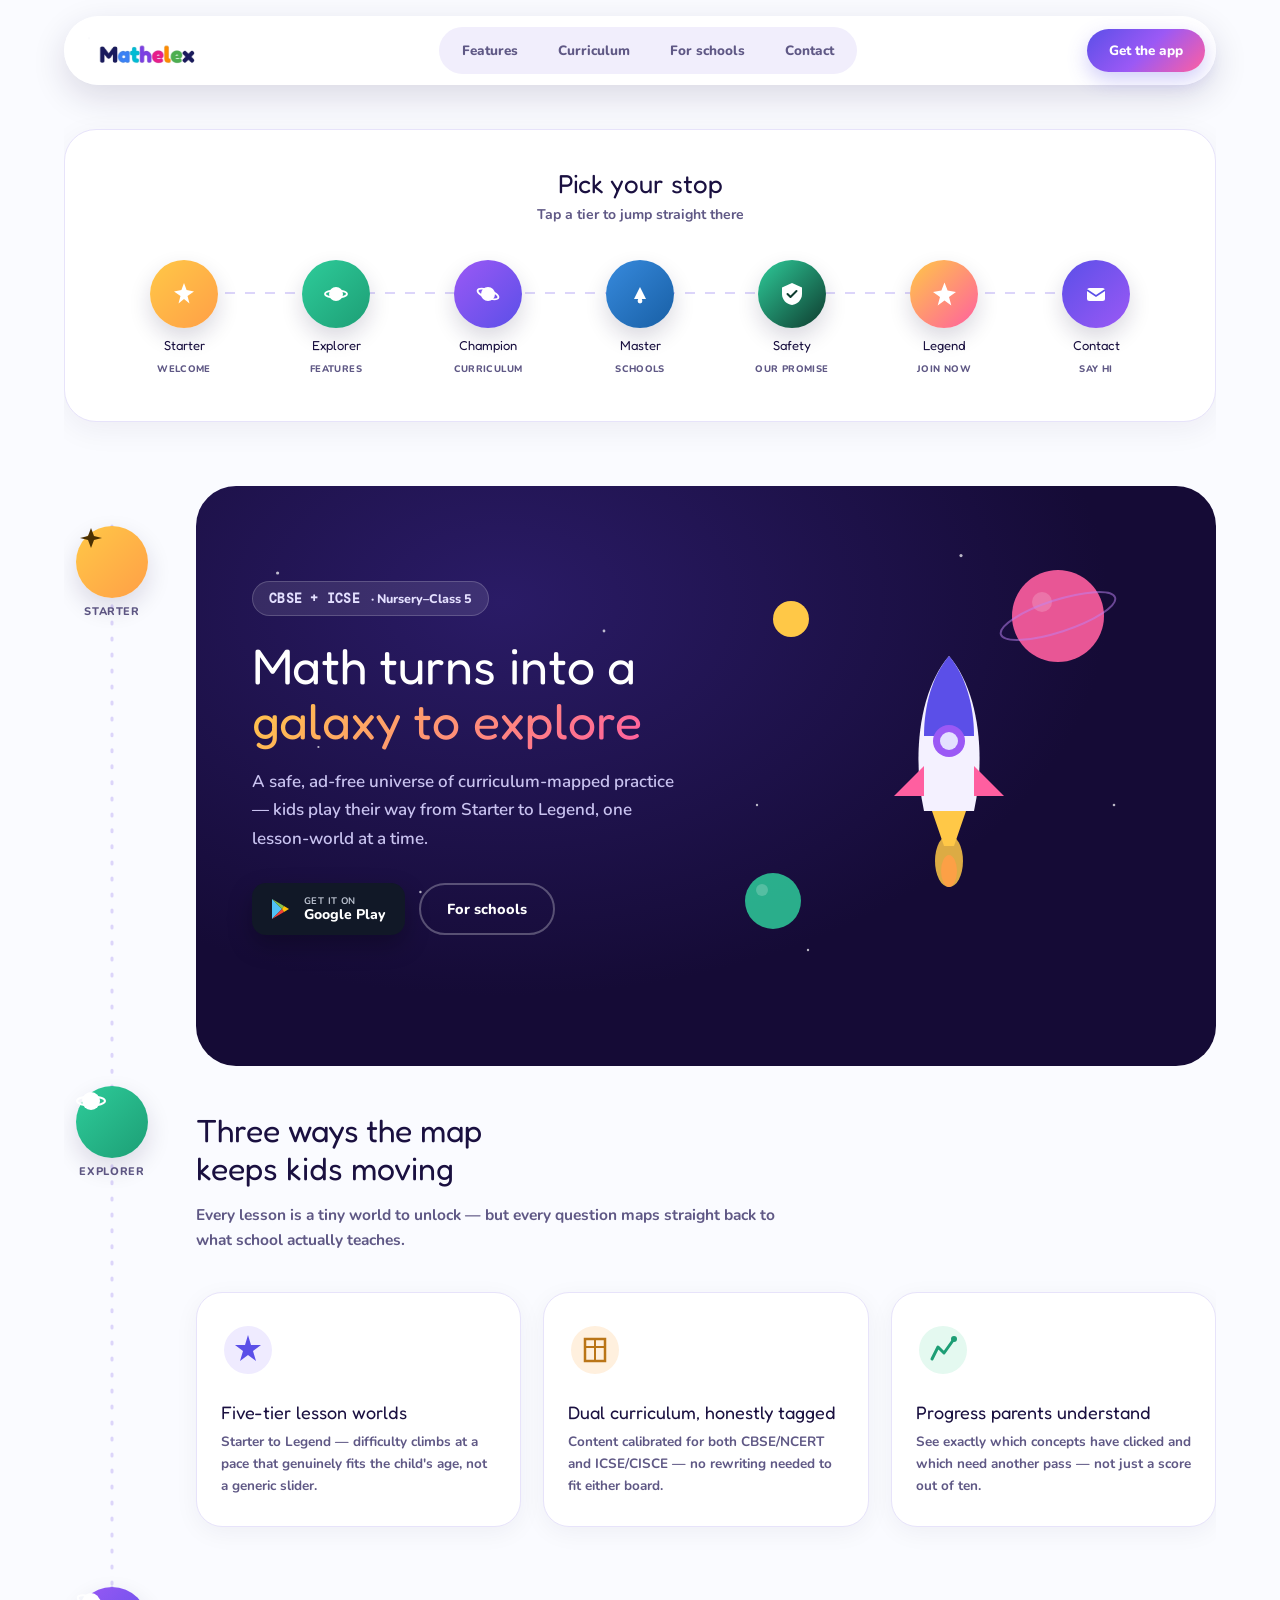
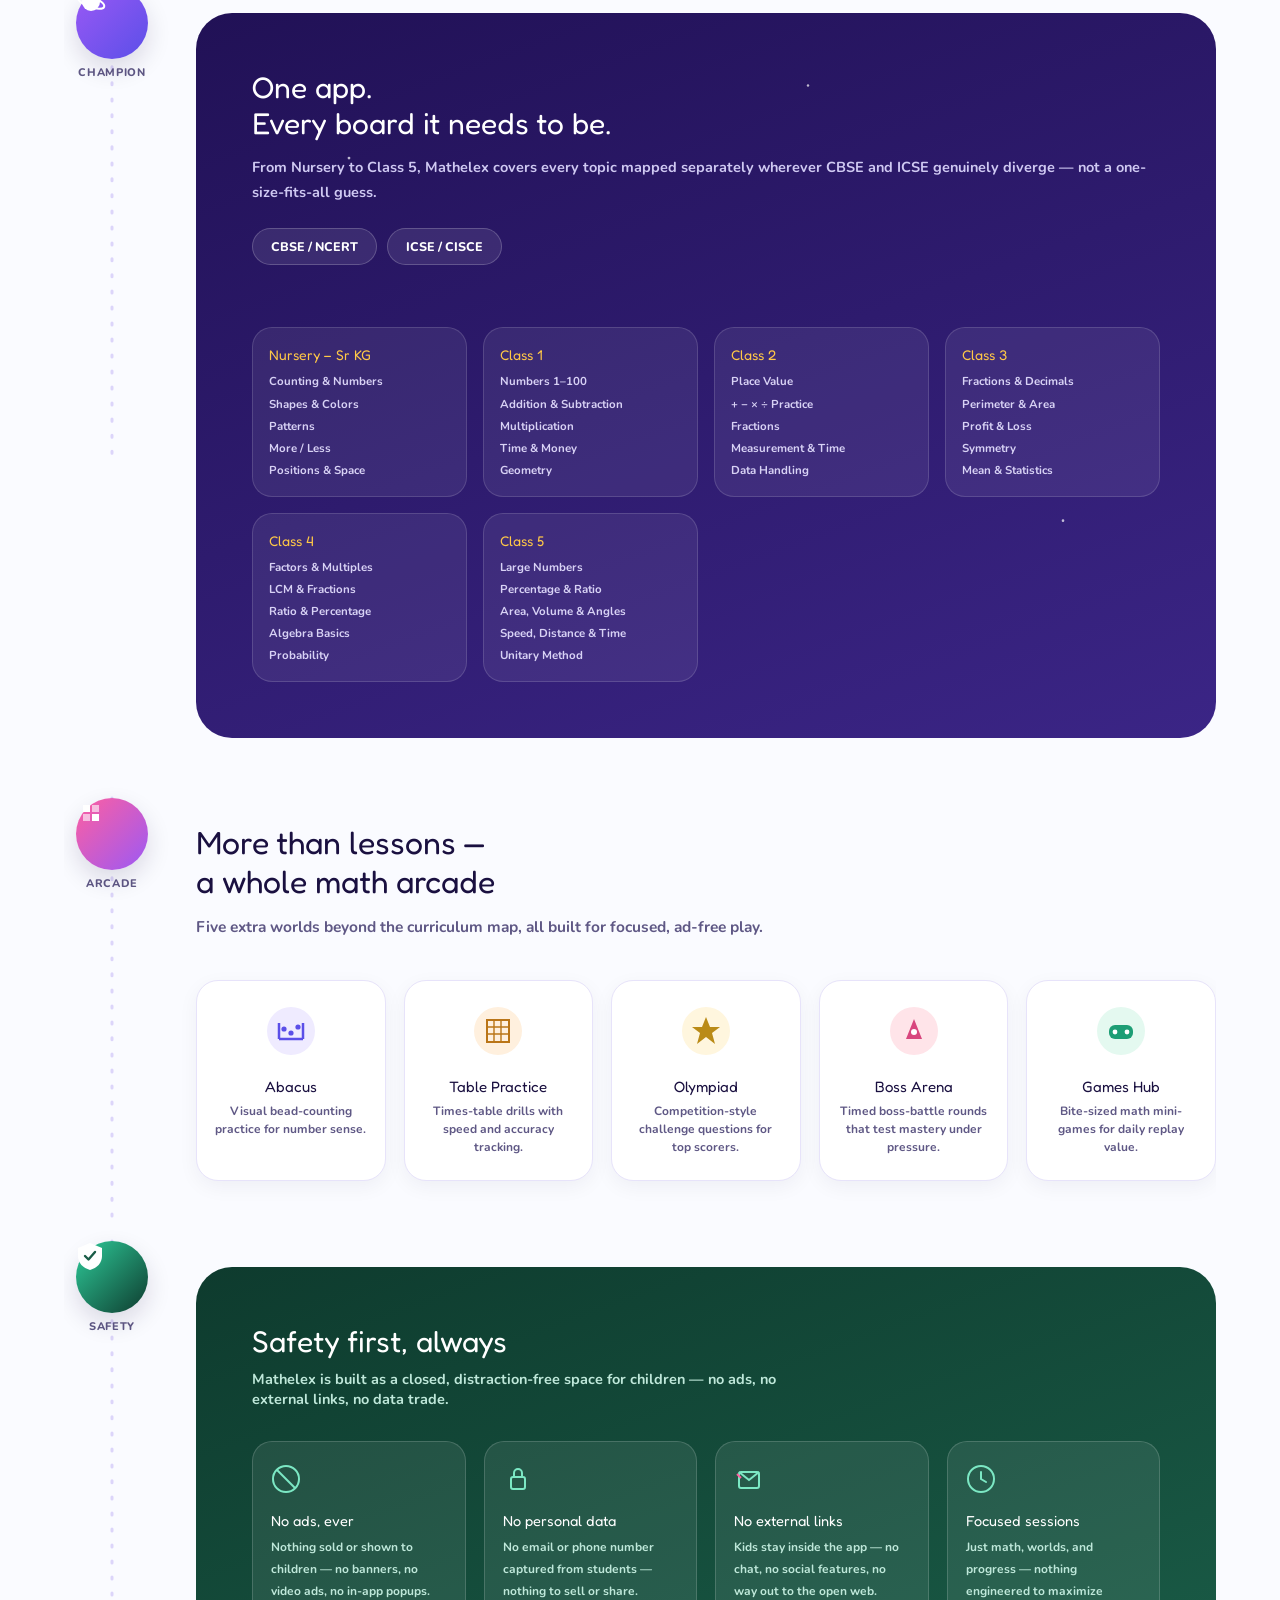
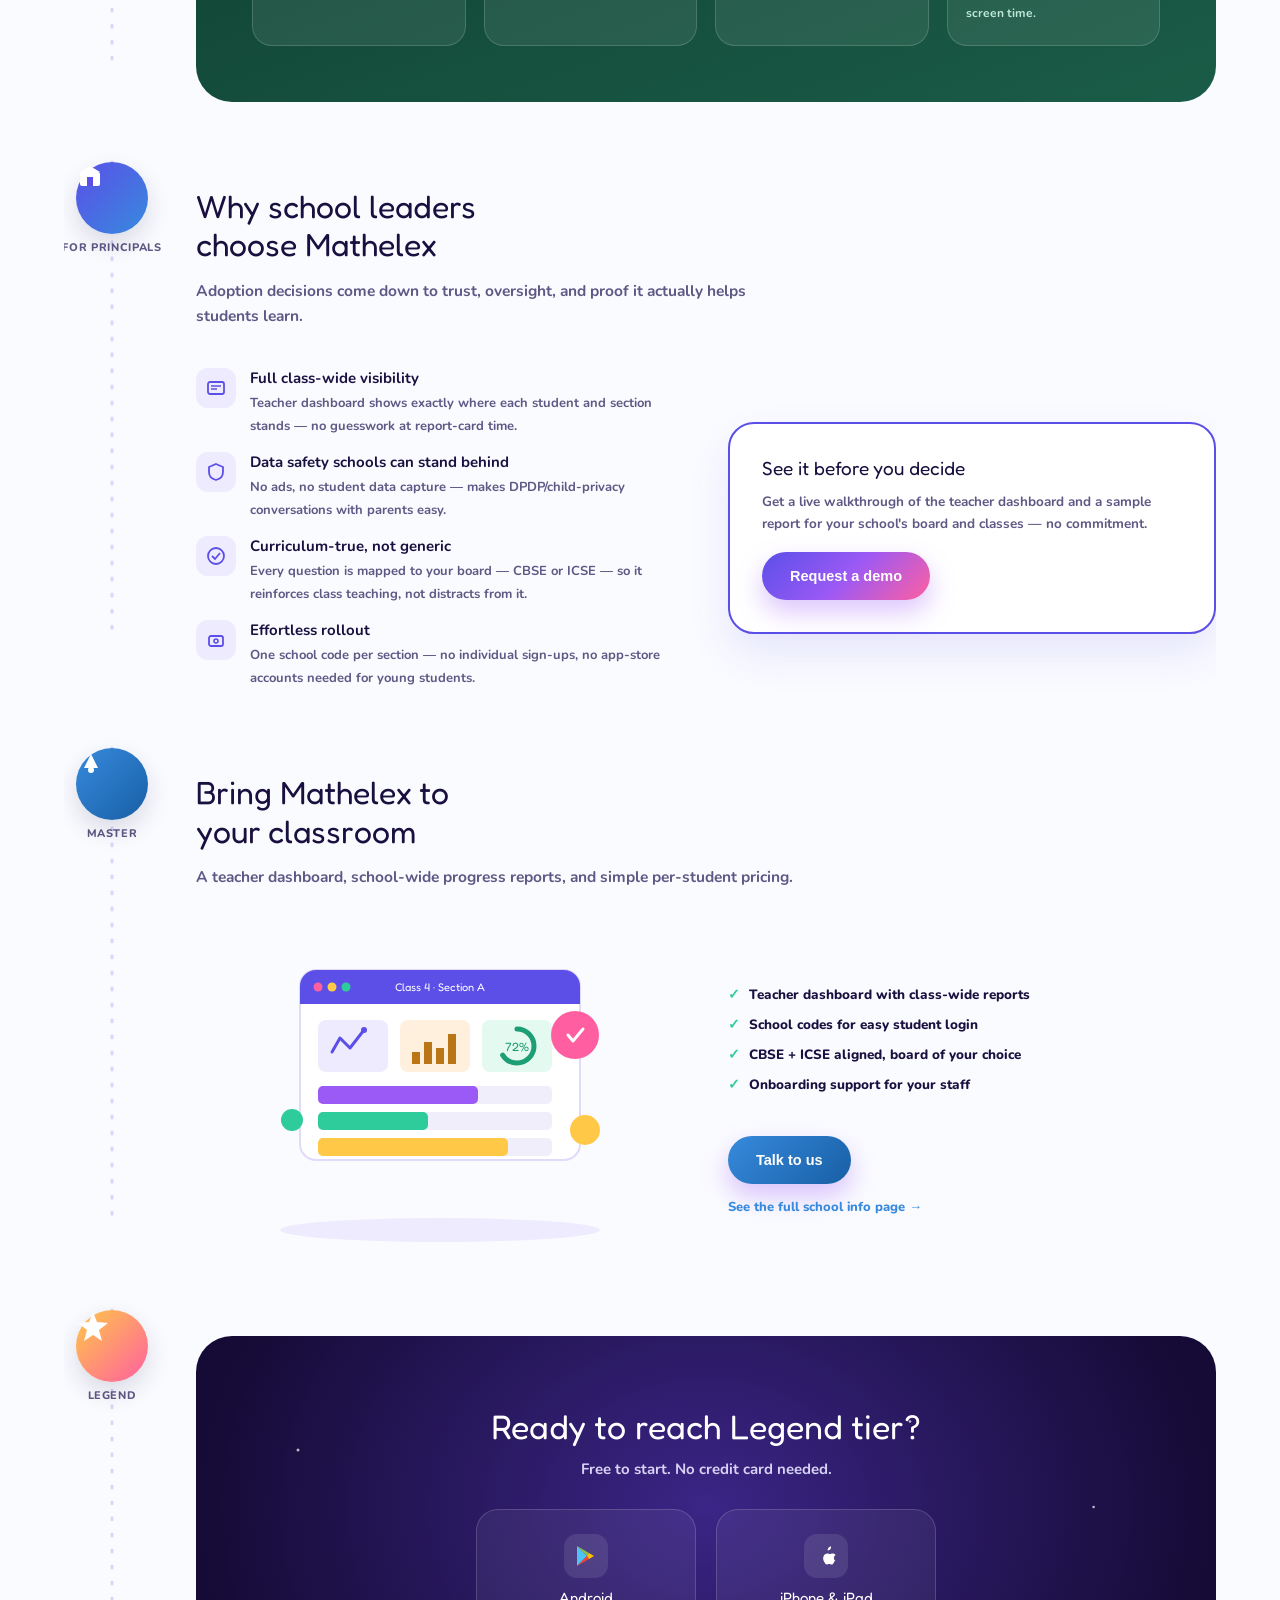
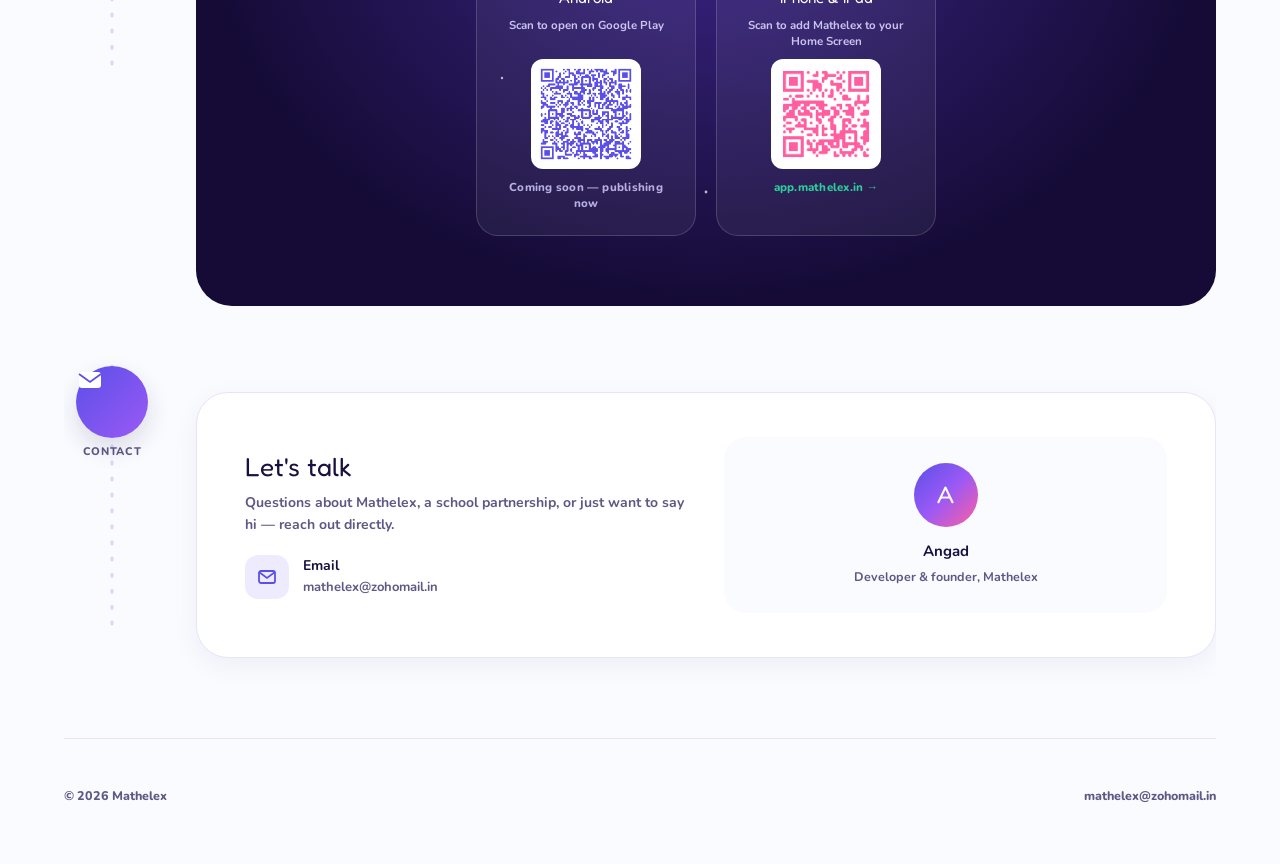
==== index.html @ b3b4a47d "Remove trust-row stats from hero and price-tag line from Master/schools section" ====
<!DOCTYPE html>
<html lang="en">
<head>
<meta charset="UTF-8">
<meta name="viewport" content="width=device-width, initial-scale=1.0">
<title>Mathelex — Gamified CBSE & ICSE Math Practice for Nursery–Class 5</title>
<meta name="description" content="Mathelex turns math practice into a game kids want to play — 5-tier lessons mapped to CBSE and ICSE, for Nursery through Class 5. No ads, no student data collected.">
<link rel="canonical" href="https://mathelex.in/">

<!-- Favicons -->
<link rel="icon" href="/favicon.ico" sizes="any">
<link rel="icon" type="image/png" sizes="32x32" href="/assets/favicon-32.png">
<link rel="icon" type="image/png" sizes="16x16" href="/assets/favicon-16.png">
<link rel="apple-touch-icon" sizes="180x180" href="/assets/apple-touch-icon.png">
<link rel="manifest" href="/site.webmanifest">
<meta name="theme-color" content="#5B4FE8">

<!-- Open Graph -->
<meta property="og:type" content="website">
<meta property="og:url" content="https://mathelex.in/">
<meta property="og:title" content="Mathelex — Gamified CBSE & ICSE Math Practice">
<meta property="og:description" content="Math turns into a galaxy to explore — 5-tier lessons mapped to CBSE and ICSE, for Nursery through Class 5. No ads, no student data collected.">
<meta property="og:image" content="https://mathelex.in/assets/og-image.png">
<meta property="og:image:width" content="1200">
<meta property="og:image:height" content="630">
<meta property="og:site_name" content="Mathelex">

<!-- Twitter Card -->
<meta name="twitter:card" content="summary_large_image">
<meta name="twitter:title" content="Mathelex — Gamified CBSE & ICSE Math Practice">
<meta name="twitter:description" content="Math turns into a galaxy to explore — 5-tier lessons mapped to CBSE and ICSE, for Nursery through Class 5.">
<meta name="twitter:image" content="https://mathelex.in/assets/og-image.png">

<link rel="preconnect" href="https://fonts.googleapis.com">
<link href="https://fonts.googleapis.com/css2?family=Fredoka+One&family=Nunito:wght@400;600;700;800;900&family=DM+Mono:wght@500&display=swap" rel="stylesheet">
<link rel="stylesheet" href="css/home.css">
</head>
<body id="top">

<nav>
  <div class="nav-glass">
    <a href="#top" style="display:flex;align-items:center;">
    <img class="logo-img" src="[data-uri]" alt="Mathelex">
    </a>
    <div class="nav-pill-links">
      <a href="#explorer">Features</a>
      <a href="#champion">Curriculum</a>
      <a href="#master">For schools</a>
      <a href="#contact">Contact</a>
    </div>
    <a href="#legend" class="nav-cta">Get the app</a>
  </div>
</nav>

<div class="clip-wrap">
<div class="mission-wrap">
<div class="mission-card">
  <div class="mission-head">
    <h2>Pick your stop</h2>
    <p>Tap a tier to jump straight there</p>
  </div>
  <div class="mission-track">
    <a href="#hero-anchor" class="mission-stop">
      <div class="mission-icon" style="background:linear-gradient(135deg,#FFC847,#FF9F47);">
        <svg width="26" height="26" viewBox="0 0 26 26"><path d="M13 2 L15.6 9 L23 10.5 L16.5 15 L18.5 22.5 L13 18 L7.5 22.5 L9.5 15 L3 10.5 L10.4 9 Z" fill="white"/></svg>
      </div>
      <b>Starter</b><span>WELCOME</span>
    </a>
    <a href="#explorer" class="mission-stop">
      <div class="mission-icon" style="background:linear-gradient(135deg,#2ECC9A,#1D9E75);">
        <svg width="24" height="24" viewBox="0 0 24 24"><circle cx="12" cy="12" r="7" fill="white"/><ellipse cx="12" cy="12" rx="11" ry="3.6" fill="none" stroke="white" stroke-width="1.8"/></svg>
      </div>
      <b>Explorer</b><span>FEATURES</span>
    </a>
    <a href="#champion" class="mission-stop">
      <div class="mission-icon" style="background:linear-gradient(135deg,#9B59F5,#5B4FE8);">
        <svg width="24" height="24" viewBox="0 0 24 24"><circle cx="12" cy="12" r="7" fill="white"/><ellipse cx="12" cy="12" rx="11" ry="4" fill="none" stroke="white" stroke-width="1.8" transform="rotate(20 12 12)"/></svg>
      </div>
      <b>Champion</b><span>CURRICULUM</span>
    </a>
    <a href="#master" class="mission-stop">
      <div class="mission-icon" style="background:linear-gradient(135deg,#378ADD,#185FA5);">
        <svg width="24" height="24" viewBox="0 0 24 24"><path d="M6 17 L12 5 L18 17 Z" fill="white"/><circle cx="12" cy="19" r="2.4" fill="white"/></svg>
      </div>
      <b>Master</b><span>SCHOOLS</span>
    </a>
    <a href="#safety" class="mission-stop">
      <div class="mission-icon" style="background:linear-gradient(135deg,#2ECC9A,#0E3B2E);">
        <svg width="22" height="24" viewBox="0 0 22 24"><path d="M11 1 L21 5.5 V12 C21 18 16.5 22 11 23 C5.5 22 1 18 1 12 V5.5 Z" fill="white"/><path d="M6.5 12 L9.5 15 L15.5 9" stroke="#0E3B2E" stroke-width="2" fill="none" stroke-linecap="round" stroke-linejoin="round"/></svg>
      </div>
      <b>Safety</b><span>OUR PROMISE</span>
    </a>
    <a href="#legend" class="mission-stop">
      <div class="mission-icon" style="background:linear-gradient(135deg,#FFC847,#FF5FA0);">
        <svg width="27" height="27" viewBox="0 0 27 27"><path d="M13.5 1.5 L16.6 9.5 L25 11 L18 16 L20.3 24.5 L13.5 19.5 L6.7 24.5 L9 16 L2 11 L10.4 9.5 Z" fill="white"/></svg>
      </div>
      <b>Legend</b><span>JOIN NOW</span>
    </a>
    <a href="#contact" class="mission-stop">
      <div class="mission-icon" style="background:linear-gradient(135deg,#5B4FE8,#9B59F5);">
        <svg width="24" height="24" viewBox="0 0 24 24"><rect x="3" y="6" width="18" height="13" rx="2.5" fill="white"/><path d="M3 8 L12 14 L21 8" stroke="#5B4FE8" stroke-width="1.6" fill="none"/></svg>
      </div>
      <b>Contact</b><span>SAY HI</span>
    </a>
  </div>
</div>
</div>

<div class="journey">

  <div class="stop hero-stop" id="hero-anchor">
    <div class="rail-col">
      <svg width="96" height="620" viewBox="0 0 96 620">
        <path d="M48 40 C 48 200, 48 420, 48 620" stroke="#DCD5FA" stroke-width="3" stroke-dasharray="2 14" stroke-linecap="round" fill="none"/>
      </svg>
      <div style="position:relative;top:40px;">
        <div class="node" style="background:linear-gradient(135deg,#FFC847,#FF9F47);"><span class="spark s1"></span><span class="spark s2"></span><span class="spark s3"></span>
          <svg width="30" height="30" viewBox="0 0 30 30"><path d="M15 2 L18 10 L26 12 L18 14 L15 22 L12 14 L4 12 L12 10 Z" fill="#4A2F02"/></svg>
        </div>
        <div class="node-label">Starter</div>
      </div>
    </div>

    <div>
      <div class="hero-space">
        <svg class="stars-bg" width="100%" height="100%" style="position:absolute;top:0;left:0;">
          <circle cx="8%" cy="15%" r="1.6" style="animation:twinkle 3s infinite;"/>
          <circle cx="22%" cy="70%" r="1.2" style="animation:twinkle 4s infinite 0.5s;"/>
          <circle cx="40%" cy="25%" r="1.4" style="animation:twinkle 3.5s infinite 1s;"/>
          <circle cx="60%" cy="80%" r="1.2" style="animation:twinkle 3s infinite 0.3s;"/>
          <circle cx="75%" cy="12%" r="1.6" style="animation:twinkle 4.5s infinite;"/>
          <circle cx="90%" cy="55%" r="1.3" style="animation:twinkle 3.2s infinite 0.8s;"/>
          <circle cx="12%" cy="45%" r="1.1" style="animation:twinkle 3.8s infinite 1.4s;"/>
          <circle cx="55%" cy="55%" r="1.2" style="animation:twinkle 4.2s infinite 0.6s;"/>
        </svg>

        <div class="hero-grid">
          <div>
            <div class="eyebrow"><span class="mono">CBSE + ICSE</span>&nbsp;·&nbsp;Nursery–Class 5</div>
            <h1>Math turns into a<br><span class="grad">galaxy to explore</span></h1>
            <p>A safe, ad-free universe of curriculum-mapped practice — kids play their way from Starter to Legend, one lesson-world at a time.</p>
            <div class="hero-ctas">
              <a href="#legend" class="store-badge">
                <svg width="26" height="26" viewBox="0 0 26 26"><path d="M4 3 L4 23 L14 13 Z" fill="#4FC3F7"/><path d="M4 3 L16 10 L14 13 Z" fill="#8BC34A"/><path d="M4 23 L16 16 L14 13 Z" fill="#F44336"/><path d="M16 10 L21 13 L16 16 L14 13 Z" fill="#FFC107"/></svg>
                <span class="sb-text"><span>GET IT ON</span><b>Google Play</b></span>
              </a>
              <a href="#master" class="btn-ghost-light">For schools</a>
            </div>

          </div>

          <div class="rocket-scene">
            <svg width="120" height="120" viewBox="0 0 120 120" style="top:0;right:10%;animation:drift 6s ease-in-out infinite;">
              <circle cx="60" cy="60" r="46" fill="#FF5FA0" opacity="0.9"/>
              <circle cx="44" cy="46" r="10" fill="#FFFFFF" opacity="0.18"/>
              <ellipse cx="60" cy="60" rx="60" ry="16" fill="none" stroke="#C084F5" stroke-width="2" opacity="0.5" transform="rotate(-18 60 60)"/>
            </svg>
            <svg width="70" height="70" viewBox="0 0 70 70" style="bottom:60px;left:0;animation:drift2 7s ease-in-out infinite;">
              <circle cx="35" cy="35" r="28" fill="#2ECC9A" opacity="0.85"/>
              <circle cx="24" cy="24" r="6" fill="white" opacity="0.2"/>
            </svg>
            <svg width="46" height="46" viewBox="0 0 46 46" style="top:40px;left:30px;animation:drift 5s ease-in-out infinite;">
              <circle cx="23" cy="23" r="18" fill="#FFC847"/>
            </svg>

            <svg width="150" height="260" viewBox="0 0 150 260" style="left:50%;top:50%;transform:translate(-50%,-50%);animation:drift 4.5s ease-in-out infinite;">
              <path d="M75 10 C 105 45, 112 110, 100 165 L 50 165 C 38 110, 45 45, 75 10 Z" fill="#F4F1FF"/>
              <path d="M75 10 C 92 30, 100 60, 100 90 L 50 90 C 50 60, 58 30, 75 10 Z" fill="#5B4FE8"/>
              <circle cx="75" cy="95" r="16" fill="#9B59F5"/>
              <circle cx="75" cy="95" r="9" fill="#E4E0FF"/>
              <path d="M50 120 L 20 150 L 50 150 Z" fill="#FF5FA0"/>
              <path d="M100 120 L 130 150 L 100 150 Z" fill="#FF5FA0"/>
              <path d="M58 165 L 70 200 L 80 200 L 92 165 Z" fill="#FFC847"/>
              <ellipse cx="75" cy="215" rx="14" ry="26" fill="#FFC847" opacity="0.85"/>
              <ellipse cx="75" cy="225" rx="8" ry="16" fill="#FF9F47" opacity="0.9"/>
            </svg>
          </div>
        </div>
      </div>
    </div>
  </div>

  <div class="stop" id="explorer">
    <div class="rail-col">
      <svg width="96" height="520" viewBox="0 0 96 520">
        <path d="M48 0 C 48 160, 48 340, 48 520" stroke="#DCD5FA" stroke-width="3" stroke-dasharray="2 14" stroke-linecap="round" fill="none"/>
      </svg>
      <div style="position:relative;top:0;">
        <div class="node" style="background:linear-gradient(135deg,#2ECC9A,#1D9E75);"><span class="spark s1"></span><span class="spark s2"></span><span class="spark s3"></span>
          <svg width="30" height="30" viewBox="0 0 30 30"><circle cx="15" cy="15" r="9" fill="white"/><ellipse cx="15" cy="15" rx="14" ry="4.5" fill="none" stroke="white" stroke-width="2"/></svg>
        </div>
        <div class="node-label">Explorer</div>
      </div>
    </div>

    <div class="stop-body">
      <div class="stop-head">
        <h2>Three ways the map<br>keeps kids moving</h2>
        <p>Every lesson is a tiny world to unlock — but every question maps straight back to what school actually teaches.</p>
      </div>
      <div class="feature-grid">
        <div class="feature-card">
          <svg class="feature-orb" viewBox="0 0 54 54"><circle cx="27" cy="27" r="24" fill="#EFEBFF"/><path d="M27 12 L30 22 L40 22 L32 28 L35 38 L27 32 L19 38 L22 28 L14 22 L24 22 Z" fill="#5B4FE8"/></svg>
          <h3>Five-tier lesson worlds</h3>
          <p>Starter to Legend — difficulty climbs at a pace that genuinely fits the child's age, not a generic slider.</p>
        </div>
        <div class="feature-card">
          <svg class="feature-orb" viewBox="0 0 54 54"><circle cx="27" cy="27" r="24" fill="#FFF0DE"/><path d="M17 16 h20 v22 h-20 z" fill="none" stroke="#BA7517" stroke-width="2.5"/><path d="M17 24 h20 M27 16 v22" stroke="#BA7517" stroke-width="2"/></svg>
          <h3>Dual curriculum, honestly tagged</h3>
          <p>Content calibrated for both CBSE/NCERT and ICSE/CISCE — no rewriting needed to fit either board.</p>
        </div>
        <div class="feature-card">
          <svg class="feature-orb" viewBox="0 0 54 54"><circle cx="27" cy="27" r="24" fill="#E4F9F0"/><path d="M16 36 L22 24 L28 30 L38 16" stroke="#1D9E75" stroke-width="3" fill="none" stroke-linecap="round" stroke-linejoin="round"/><circle cx="38" cy="16" r="3" fill="#1D9E75"/></svg>
          <h3>Progress parents understand</h3>
          <p>See exactly which concepts have clicked and which need another pass — not just a score out of ten.</p>
        </div>
      </div>
    </div>
  </div>

  <div class="stop" id="champion">
    <div class="rail-col">
      <svg width="96" height="480" viewBox="0 0 96 480">
        <path d="M48 0 C 48 140, 48 320, 48 480" stroke="#DCD5FA" stroke-width="3" stroke-dasharray="2 14" stroke-linecap="round" fill="none"/>
      </svg>
      <div style="position:relative;top:0;">
        <div class="node" style="background:linear-gradient(135deg,#9B59F5,#5B4FE8);"><span class="spark s1"></span><span class="spark s2"></span><span class="spark s3"></span>
          <svg width="30" height="30" viewBox="0 0 30 30"><circle cx="15" cy="15" r="9" fill="white"/><ellipse cx="15" cy="15" rx="14" ry="5" fill="none" stroke="white" stroke-width="2" transform="rotate(20 15 15)"/></svg>
        </div>
        <div class="node-label">Champion</div>
      </div>
    </div>

    <div class="stop-body">
      <div class="champion-panel">
        <svg class="stars-bg" width="100%" height="100%" style="position:absolute;top:0;left:0;">
          <circle cx="15%" cy="20%" r="1.4" style="animation:twinkle 3.4s infinite;"/>
          <circle cx="85%" cy="70%" r="1.3" style="animation:twinkle 4s infinite 0.4s;"/>
          <circle cx="60%" cy="10%" r="1.2" style="animation:twinkle 3.6s infinite 1s;"/>
        </svg>
        <div style="grid-column:1 / -1;">
          <h2>One app.<br>Every board it needs to be.</h2>
          <p>From Nursery to Class 5, Mathelex covers every topic mapped separately wherever CBSE and ICSE genuinely diverge — not a one-size-fits-all guess.</p>
          <div class="badge-row" style="margin-bottom:32px;">
            <div class="board-badge">CBSE / NCERT</div>
            <div class="board-badge">ICSE / CISCE</div>
          </div>
        </div>

        <div class="class-grid" style="grid-column:1 / -1;">
          <div class="class-card"><b>Nursery – Sr KG</b>
            <ul><li>Counting & Numbers</li><li>Shapes & Colors</li><li>Patterns</li><li>More / Less</li><li>Positions & Space</li></ul>
          </div>
          <div class="class-card"><b>Class 1</b>
            <ul><li>Numbers 1–100</li><li>Addition & Subtraction</li><li>Multiplication</li><li>Time & Money</li><li>Geometry</li></ul>
          </div>
          <div class="class-card"><b>Class 2</b>
            <ul><li>Place Value</li><li>+ − × ÷ Practice</li><li>Fractions</li><li>Measurement & Time</li><li>Data Handling</li></ul>
          </div>
          <div class="class-card"><b>Class 3</b>
            <ul><li>Fractions & Decimals</li><li>Perimeter & Area</li><li>Profit & Loss</li><li>Symmetry</li><li>Mean & Statistics</li></ul>
          </div>
          <div class="class-card"><b>Class 4</b>
            <ul><li>Factors & Multiples</li><li>LCM & Fractions</li><li>Ratio & Percentage</li><li>Algebra Basics</li><li>Probability</li></ul>
          </div>
          <div class="class-card"><b>Class 5</b>
            <ul><li>Large Numbers</li><li>Percentage & Ratio</li><li>Area, Volume & Angles</li><li>Speed, Distance & Time</li><li>Unitary Method</li></ul>
          </div>
        </div>
      </div>
    </div>
  </div>

  <!-- ============ APP FEATURES ============ -->
  <div class="stop">
    <div class="rail-col">
      <svg width="96" height="420" viewBox="0 0 96 420">
        <path d="M48 0 C 48 120, 48 280, 48 420" stroke="#DCD5FA" stroke-width="3" stroke-dasharray="2 14" stroke-linecap="round" fill="none"/>
      </svg>
      <div style="position:relative;top:0;">
        <div class="node" style="background:linear-gradient(135deg,#FF5FA0,#9B59F5);"><span class="spark s1"></span><span class="spark s2"></span><span class="spark s3"></span>
          <svg width="30" height="30" viewBox="0 0 30 30"><rect x="7" y="7" width="7" height="7" fill="white"/><rect x="16" y="7" width="7" height="7" fill="white" opacity="0.6"/><rect x="7" y="16" width="7" height="7" fill="white" opacity="0.6"/><rect x="16" y="16" width="7" height="7" fill="white"/></svg>
        </div>
        <div class="node-label">Arcade</div>
      </div>
    </div>
    <div class="stop-body app-features-panel">
      <div class="stop-head">
        <h2>More than lessons —<br>a whole math arcade</h2>
        <p>Five extra worlds beyond the curriculum map, all built for focused, ad-free play.</p>
      </div>
      <div class="appfeat-grid">
        <div class="appfeat-card">
          <svg class="appfeat-orb" viewBox="0 0 52 52"><circle cx="26" cy="26" r="24" fill="#EFEBFF"/><line x1="14" y1="18" x2="14" y2="34" stroke="#5B4FE8" stroke-width="2.5"/><line x1="38" y1="18" x2="38" y2="34" stroke="#5B4FE8" stroke-width="2.5"/><line x1="14" y1="34" x2="38" y2="34" stroke="#5B4FE8" stroke-width="2.5"/><circle cx="19" cy="24" r="2.6" fill="#5B4FE8"/><circle cx="26" cy="28" r="2.6" fill="#5B4FE8"/><circle cx="33" cy="22" r="2.6" fill="#5B4FE8"/></svg>
          <h3>Abacus</h3>
          <p>Visual bead-counting practice for number sense.</p>
        </div>
        <div class="appfeat-card">
          <svg class="appfeat-orb" viewBox="0 0 52 52"><circle cx="26" cy="26" r="24" fill="#FFF0DE"/><path d="M15 15 h22 v22 h-22z" fill="none" stroke="#BA7517" stroke-width="2"/><path d="M15 22 h22 M15 29 h22 M22 15 v22 M29 15 v22" stroke="#BA7517" stroke-width="1.4"/></svg>
          <h3>Table Practice</h3>
          <p>Times-table drills with speed and accuracy tracking.</p>
        </div>
        <div class="appfeat-card">
          <svg class="appfeat-orb" viewBox="0 0 52 52"><circle cx="26" cy="26" r="24" fill="#FFF6DE"/><path d="M26 12 L30 22 L40 22 L32 28 L35 39 L26 32 L17 39 L20 28 L12 22 L22 22 Z" fill="#BA8B17"/></svg>
          <h3>Olympiad</h3>
          <p>Competition-style challenge questions for top scorers.</p>
        </div>
        <div class="appfeat-card">
          <svg class="appfeat-orb" viewBox="0 0 52 52"><circle cx="26" cy="26" r="24" fill="#FFE4E9"/><path d="M18 34 L26 14 L34 34 Z" fill="#D8467E"/><circle cx="26" cy="27" r="3" fill="white"/></svg>
          <h3>Boss Arena</h3>
          <p>Timed boss-battle rounds that test mastery under pressure.</p>
        </div>
        <div class="appfeat-card">
          <svg class="appfeat-orb" viewBox="0 0 52 52"><circle cx="26" cy="26" r="24" fill="#E4F9F0"/><rect x="14" y="20" width="24" height="14" rx="6" fill="#1D9E75"/><circle cx="20" cy="27" r="2.4" fill="white"/><circle cx="32" cy="27" r="2.4" fill="white"/></svg>
          <h3>Games Hub</h3>
          <p>Bite-sized math mini-games for daily replay value.</p>
        </div>
      </div>
    </div>
  </div>

  <!-- ============ SAFETY FIRST ============ -->
  <div class="stop" id="safety">
    <div class="rail-col">
      <svg width="96" height="420" viewBox="0 0 96 420">
        <path d="M48 0 C 48 120, 48 280, 48 420" stroke="#DCD5FA" stroke-width="3" stroke-dasharray="2 14" stroke-linecap="round" fill="none"/>
      </svg>
      <div style="position:relative;top:0;">
        <div class="node" style="background:linear-gradient(135deg,#2ECC9A,#0E3B2E);"><span class="spark s1"></span><span class="spark s2"></span><span class="spark s3"></span>
          <svg width="28" height="30" viewBox="0 0 28 30"><path d="M14 2 L26 7 V15 C26 22 21 27 14 29 C7 27 2 22 2 15 V7 Z" fill="white"/><path d="M9 15 L12.5 18.5 L19 11" stroke="#1A5C47" stroke-width="2.4" fill="none" stroke-linecap="round" stroke-linejoin="round"/></svg>
        </div>
        <div class="node-label">Safety</div>
      </div>
    </div>
    <div class="stop-body">
      <div class="safety-panel">
        <h2>Safety first, always</h2>
        <p>Mathelex is built as a closed, distraction-free space for children — no ads, no external links, no data trade.</p>
        <div class="safety-grid">
          <div class="safety-item">
            <svg width="30" height="30" viewBox="0 0 30 30"><circle cx="15" cy="15" r="13" fill="none" stroke="#7CE8C4" stroke-width="2"/><line x1="6" y1="6" x2="24" y2="24" stroke="#7CE8C4" stroke-width="2"/></svg>
            <b>No ads, ever</b>
            <span>Nothing sold or shown to children — no banners, no video ads, no in-app popups.</span>
          </div>
          <div class="safety-item">
            <svg width="30" height="30" viewBox="0 0 30 30"><rect x="8" y="13" width="14" height="12" rx="2" fill="none" stroke="#7CE8C4" stroke-width="2"/><path d="M11 13 V9 a4 4 0 0 1 8 0 v4" fill="none" stroke="#7CE8C4" stroke-width="2"/></svg>
            <b>No personal data</b>
            <span>No email or phone number captured from students — nothing to sell or share.</span>
          </div>
          <div class="safety-item">
            <svg width="30" height="30" viewBox="0 0 30 30"><rect x="5" y="8" width="20" height="16" rx="2" fill="none" stroke="#7CE8C4" stroke-width="2"/><path d="M5 8 L15 16 L25 8" fill="none" stroke="#7CE8C4" stroke-width="2"/><line x1="10" y1="24" x2="20" y2="24" stroke="#7CE8C4" stroke-width="0" opacity="0"/><line x1="7" y1="14" x2="3" y2="10" stroke="#FF5FA0" stroke-width="2"/></svg>
            <b>No external links</b>
            <span>Kids stay inside the app — no chat, no social features, no way out to the open web.</span>
          </div>
          <div class="safety-item">
            <svg width="30" height="30" viewBox="0 0 30 30"><circle cx="15" cy="15" r="13" fill="none" stroke="#7CE8C4" stroke-width="2"/><path d="M15 8 v7 l5 3" stroke="#7CE8C4" stroke-width="2" fill="none" stroke-linecap="round"/></svg>
            <b>Focused sessions</b>
            <span>Just math, worlds, and progress — nothing engineered to maximize screen time.</span>
          </div>
        </div>
      </div>
    </div>
  </div>

  <!-- ============ FOR PRINCIPALS ============ -->
  <div class="stop">
    <div class="rail-col">
      <svg width="96" height="480" viewBox="0 0 96 480">
        <path d="M48 0 C 48 140, 48 320, 48 480" stroke="#DCD5FA" stroke-width="3" stroke-dasharray="2 14" stroke-linecap="round" fill="none"/>
      </svg>
      <div style="position:relative;top:0;">
        <div class="node" style="background:linear-gradient(135deg,#5B4FE8,#378ADD);"><span class="spark s1"></span><span class="spark s2"></span><span class="spark s3"></span>
          <svg width="28" height="28" viewBox="0 0 28 28"><rect x="4" y="10" width="20" height="14" rx="2" fill="white"/><path d="M4 10 L14 4 L24 10" fill="white"/><rect x="11" y="15" width="6" height="9" fill="#5B4FE8"/></svg>
        </div>
        <div class="node-label">For Principals</div>
      </div>
    </div>
    <div class="stop-body">
      <div class="stop-head">
        <h2>Why school leaders<br>choose Mathelex</h2>
        <p>Adoption decisions come down to trust, oversight, and proof it actually helps students learn.</p>
      </div>
      <div class="principal-panel">
        <div class="principal-list">
          <div class="principal-item">
            <div class="pi-icon"><svg width="20" height="20" viewBox="0 0 20 20"><rect x="2" y="4" width="16" height="12" rx="2" fill="none" stroke="#5B4FE8" stroke-width="1.8"/><path d="M5 8 h10 M5 11 h6" stroke="#5B4FE8" stroke-width="1.6"/></svg></div>
            <div><b>Full class-wide visibility</b><span>Teacher dashboard shows exactly where each student and section stands — no guesswork at report-card time.</span></div>
          </div>
          <div class="principal-item">
            <div class="pi-icon"><svg width="20" height="20" viewBox="0 0 20 20"><path d="M10 2 L17 5 V10 C17 14 14 17 10 18 C6 17 3 14 3 10 V5 Z" fill="none" stroke="#5B4FE8" stroke-width="1.8"/></svg></div>
            <div><b>Data safety schools can stand behind</b><span>No ads, no student data capture — makes DPDP/child-privacy conversations with parents easy.</span></div>
          </div>
          <div class="principal-item">
            <div class="pi-icon"><svg width="20" height="20" viewBox="0 0 20 20"><circle cx="10" cy="10" r="8" fill="none" stroke="#5B4FE8" stroke-width="1.8"/><path d="M6 10 l3 3 l5 -6" stroke="#5B4FE8" stroke-width="1.8" fill="none"/></svg></div>
            <div><b>Curriculum-true, not generic</b><span>Every question is mapped to your board — CBSE or ICSE — so it reinforces class teaching, not distracts from it.</span></div>
          </div>
          <div class="principal-item">
            <div class="pi-icon"><svg width="20" height="20" viewBox="0 0 20 20"><rect x="3" y="6" width="14" height="10" rx="2" fill="none" stroke="#5B4FE8" stroke-width="1.8"/><circle cx="10" cy="11" r="2" fill="none" stroke="#5B4FE8" stroke-width="1.6"/></svg></div>
            <div><b>Effortless rollout</b><span>One school code per section — no individual sign-ups, no app-store accounts needed for young students.</span></div>
          </div>
        </div>
        <div class="principal-card">
          <h3>See it before you decide</h3>
          <p>Get a live walkthrough of the teacher dashboard and a sample report for your school's board and classes — no commitment.</p>
          <button data-open-modal="demo" class="btn-primary" style="width:fit-content;border:none;cursor:pointer;">Request a demo</button>
        </div>
      </div>
    </div>
  </div>

  <div class="stop" id="master">
    <div class="rail-col">
      <svg width="96" height="480" viewBox="0 0 96 480">
        <path d="M48 0 C 48 140, 48 320, 48 480" stroke="#DCD5FA" stroke-width="3" stroke-dasharray="2 14" stroke-linecap="round" fill="none"/>
      </svg>
      <div style="position:relative;top:0;">
        <div class="node" style="background:linear-gradient(135deg,#378ADD,#185FA5);"><span class="spark s1"></span><span class="spark s2"></span><span class="spark s3"></span>
          <svg width="30" height="30" viewBox="0 0 30 30"><path d="M8 20 L15 6 L22 20 Z" fill="white"/><circle cx="15" cy="22" r="3" fill="white"/></svg>
        </div>
        <div class="node-label">Master</div>
      </div>
    </div>

    <div class="stop-body">
      <div class="stop-head">
        <h2>Bring Mathelex to<br>your classroom</h2>
        <p>A teacher dashboard, school-wide progress reports, and simple per-student pricing.</p>
      </div>
      <div class="master-wrap">
        <div class="obs-scene">
          <svg width="100%" height="100%" viewBox="0 0 400 320">
            <ellipse cx="200" cy="300" rx="160" ry="12" fill="#EFEBFF"/>

            <rect x="60" y="40" width="280" height="190" rx="16" fill="#FFFFFF" stroke="#E1DBFA" stroke-width="2"/>
            <rect x="60" y="40" width="280" height="34" rx="16" fill="#5B4FE8"/>
            <rect x="60" y="58" width="280" height="16" fill="#5B4FE8"/>
            <circle cx="78" cy="57" r="4.5" fill="#FF5FA0"/>
            <circle cx="92" cy="57" r="4.5" fill="#FFC847"/>
            <circle cx="106" cy="57" r="4.5" fill="#2ECC9A"/>
            <text x="200" y="61" text-anchor="middle" font-family="Fredoka One, cursive" font-size="11" fill="white">Class 4 · Section A</text>

            <rect x="78" y="90" width="70" height="52" rx="8" fill="#EFEBFF"/>
            <path d="M92 122 L100 108 L110 118 L124 100" stroke="#5B4FE8" stroke-width="3" fill="none" stroke-linecap="round" stroke-linejoin="round"/>
            <circle cx="124" cy="100" r="3" fill="#5B4FE8"/>

            <rect x="160" y="90" width="70" height="52" rx="8" fill="#FFF0DE"/>
            <rect x="172" y="122" width="8" height="12" fill="#BA7517"/>
            <rect x="184" y="112" width="8" height="22" fill="#BA7517"/>
            <rect x="196" y="118" width="8" height="16" fill="#BA7517"/>
            <rect x="208" y="104" width="8" height="30" fill="#BA7517"/>

            <rect x="242" y="90" width="70" height="52" rx="8" fill="#E4F9F0"/>
            <circle cx="277" cy="116" r="17" fill="none" stroke="#1D9E75" stroke-width="5" stroke-dasharray="70 100" stroke-linecap="round" transform="rotate(-90 277 116)"/>
            <text x="277" y="121" text-anchor="middle" font-family="Fredoka One, cursive" font-size="12" fill="#1D9E75">72%</text>

            <rect x="78" y="156" width="234" height="18" rx="5" fill="#F1EEFC"/>
            <rect x="78" y="156" width="160" height="18" rx="5" fill="#9B59F5"/>
            <rect x="78" y="182" width="234" height="18" rx="5" fill="#F1EEFC"/>
            <rect x="78" y="182" width="110" height="18" rx="5" fill="#2ECC9A"/>
            <rect x="78" y="208" width="234" height="18" rx="5" fill="#F1EEFC"/>
            <rect x="78" y="208" width="190" height="18" rx="5" fill="#FFC847"/>

            <circle cx="335" cy="105" r="24" fill="#FF5FA0" style="animation:twinkle 3.4s infinite;"/>
            <path d="M328 105 L333 111 L343 99" stroke="white" stroke-width="3" fill="none" stroke-linecap="round" stroke-linejoin="round"/>
            <circle cx="345" cy="200" r="15" fill="#FFC847" style="animation:twinkle 4s infinite 0.6s;"/>
            <circle cx="52" cy="190" r="11" fill="#2ECC9A" style="animation:twinkle 3.6s infinite 1s;"/>
          </svg>
        </div>

        <div>
          <ul class="price-list">
            <li><span class="check">✓</span> Teacher dashboard with class-wide reports</li>
            <li><span class="check">✓</span> School codes for easy student login</li>
            <li><span class="check">✓</span> CBSE + ICSE aligned, board of your choice</li>
            <li><span class="check">✓</span> Onboarding support for your staff</li>
          </ul>

          <button data-open-modal="school" class="btn-primary" style="margin-top:20px;background:linear-gradient(135deg,#378ADD,#185FA5);border:none;cursor:pointer;">Talk to us</button>
          <a href="schools.html" style="display:block;margin-top:14px;font-weight:800;font-size:13px;color:#378ADD;">See the full school info page →</a>
        </div>
      </div>
    </div>
  </div>

  <div class="stop" id="legend">
    <div class="rail-col">
      <svg width="96" height="360" viewBox="0 0 96 360">
        <path d="M48 0 C 48 100, 48 240, 48 360" stroke="#DCD5FA" stroke-width="3" stroke-dasharray="2 14" stroke-linecap="round" fill="none"/>
      </svg>
      <div style="position:relative;top:0;">
        <div class="node" style="background:linear-gradient(135deg,#FFC847,#FF5FA0);"><span class="spark s1"></span><span class="spark s2"></span><span class="spark s3"></span>
          <svg width="34" height="34" viewBox="0 0 34 34"><path d="M17 2 L21 12 L32 13 L23 20 L26 31 L17 25 L8 31 L11 20 L2 13 L13 12 Z" fill="white"/></svg>
        </div>
        <div class="node-label">Legend</div>
      </div>
    </div>

    <div class="stop-body">
      <div class="legend-panel">
        <svg class="stars-bg" width="100%" height="100%" style="position:absolute;top:0;left:0;">
          <circle cx="10%" cy="20%" r="1.5" style="animation:twinkle 3s infinite;"/>
          <circle cx="88%" cy="30%" r="1.3" style="animation:twinkle 4s infinite 0.5s;"/>
          <circle cx="50%" cy="80%" r="1.4" style="animation:twinkle 3.5s infinite 1s;"/>
          <circle cx="30%" cy="60%" r="1.2" style="animation:twinkle 3.8s infinite 0.3s;"/>
          <circle cx="70%" cy="15%" r="1.3" style="animation:twinkle 4.2s infinite 0.8s;"/>
        </svg>
        <h2>Ready to reach Legend tier?</h2>
        <p>Free to start. No credit card needed.</p>

        <div class="download-grid">
          <div class="download-card">
            <div class="dl-icon">
              <svg width="26" height="26" viewBox="0 0 26 26"><path d="M4 3 L4 23 L14 13 Z" fill="#4FC3F7"/><path d="M4 3 L16 10 L14 13 Z" fill="#8BC34A"/><path d="M4 23 L16 16 L14 13 Z" fill="#F44336"/><path d="M16 10 L21 13 L16 16 L14 13 Z" fill="#FFC107"/></svg>
            </div>
            <b>Android</b>
            <span class="dl-note">Scan to open on Google Play</span>
            <img class="dl-qr" src="assets/qr-android.png" alt="QR code to Mathelex on Google Play" width="120" height="120">
            <span class="dl-status">Coming soon — publishing now</span>
          </div>

          <div class="download-card">
            <div class="dl-icon">
              <svg width="24" height="24" viewBox="0 0 24 24"><path d="M17 2.5c-.9 0-1.8.5-2.4 1.2-.6.7-1 1.7-.9 2.7 1 .1 2-.5 2.6-1.2.6-.7 1-1.7.7-2.7z" fill="white"/><path d="M20.9 16.6c-.3.7-.6 1.3-1 1.9-.6 1-1.3 2.1-2.3 2.1-1 0-1.3-.6-2.4-.6s-1.5.6-2.4.6c-.9 0-1.6-1-2.2-2-1.6-2.3-1.9-5-.8-6.9.8-1.4 2.2-2.3 3.6-2.3 1 0 1.9.6 2.5.6.6 0 1.7-.7 2.9-.6.5 0 1.9.2 2.8 1.6-.1.1-1.7 1-1.7 2.9 0 2.3 2 3.1 2 3.1z" fill="white"/></svg>
            </div>
            <b>iPhone &amp; iPad</b>
            <span class="dl-note">Scan to add Mathelex to your Home Screen</span>
            <a href="https://app.mathelex.in" target="_blank" rel="noopener">
              <img class="dl-qr" src="assets/qr-ios.png" alt="QR code to Mathelex iOS web app" width="120" height="120">
            </a>
            <a href="https://app.mathelex.in" target="_blank" rel="noopener" class="dl-status dl-status-live">app.mathelex.in →</a>
          </div>
        </div>
      </div>
    </div>
  </div>

  <div class="stop" id="contact">
    <div class="rail-col">
      <svg width="96" height="260" viewBox="0 0 96 260">
        <path d="M48 0 C 48 70, 48 170, 48 260" stroke="#DCD5FA" stroke-width="3" stroke-dasharray="2 14" stroke-linecap="round" fill="none"/>
      </svg>
      <div style="position:relative;top:0;">
        <div class="node" style="background:linear-gradient(135deg,#5B4FE8,#9B59F5);"><span class="spark s1"></span><span class="spark s2"></span><span class="spark s3"></span>
          <svg width="28" height="28" viewBox="0 0 28 28"><rect x="3" y="6" width="22" height="16" rx="3" fill="white"/><path d="M3 8 L14 16 L25 8" stroke="#5B4FE8" stroke-width="1.8" fill="none"/></svg>
        </div>
        <div class="node-label">Contact</div>
      </div>
    </div>

    <div class="stop-body">
      <div class="contact-panel">
        <div>
          <h2>Let's talk</h2>
          <p>Questions about Mathelex, a school partnership, or just want to say hi — reach out directly.</p>
          <div class="contact-row">
            <div class="ci"><svg width="20" height="20" viewBox="0 0 20 20"><rect x="2" y="4" width="16" height="12" rx="2" fill="none" stroke="#5B4FE8" stroke-width="1.8"/><path d="M2 5 L10 11 L18 5" stroke="#5B4FE8" stroke-width="1.6" fill="none"/></svg></div>
            <div><b>Email</b><span>mathelex@zohomail.in</span></div>
          </div>
        </div>
        <div class="dev-card">
          <div class="dev-avatar">A</div>
          <b>Angad</b>
          <span>Developer &amp; founder, Mathelex</span>
        </div>
      </div>
    </div>
  </div>

</div>
</div>

<footer>
  <div>© 2026 Mathelex</div>
  <div>mathelex@zohomail.in</div>
</footer>

<button class="back-to-top" id="backToTop" aria-label="Back to top">
  <svg width="20" height="20" viewBox="0 0 20 20"><path d="M10 15 V5 M5 9 L10 4 L15 9" stroke="white" stroke-width="2.2" fill="none" stroke-linecap="round" stroke-linejoin="round"/></svg>
</button>

<div class="modal-overlay" id="enquiryModal">
  <div class="modal-card">
    <button class="modal-close" data-close-modal>
      <svg width="16" height="16" viewBox="0 0 16 16"><path d="M2 2 L14 14 M14 2 L2 14" stroke="#5F5885" stroke-width="2" stroke-linecap="round"/></svg>
    </button>
    <h3 id="enquiryTitle">Request a demo</h3>
    <p id="enquirySubtitle">Tell us a bit about you — we'll follow up by email.</p>
    <form id="enquiryForm">
      <div class="form-field">
        <label>Name</label>
        <input type="text" id="eqName" required>
      </div>
      <div class="form-field">
        <label>School / Organization (optional)</label>
        <input type="text" id="eqOrg">
      </div>
      <div class="form-field">
        <label>Your email</label>
        <input type="email" id="eqEmail" required>
      </div>
      <div class="form-field">
        <label>Message</label>
        <textarea id="eqMessage" rows="3" placeholder="What would you like to know?"></textarea>
      </div>
      <button type="submit" class="modal-submit">Send enquiry</button>
      <p class="modal-note">Opens your email app addressed to mathelex@zohomail.in</p>
    </form>
  </div>
</div>

<script src="js/home.js" defer></script>

</body>
</html>
---- css/home.css ----
:root{
    --bg:#FAFBFF;
    --space:#150B36;
    --indigo:#5B4FE8;
    --violet:#9B59F5;
    --pink:#FF5FA0;
    --amber:#FFC847;
    --mint:#2ECC9A;
    --text:#1A1040;
    --text-soft:#5F5885;
    --line:#E7E3FA;
    --gradient:linear-gradient(135deg,#5B4FE8,#9B59F5,#FF5FA0);
  }
  *{box-sizing:border-box;margin:0;padding:0;}
  html{scroll-behavior:smooth;}
  body{background:var(--bg);color:var(--text);font-family:'Nunito',sans-serif;padding:0 64px;-webkit-font-smoothing:antialiased;-moz-osx-font-smoothing:grayscale;text-rendering:optimizeLegibility;}
  .clip-wrap{overflow-x:hidden;position:relative;}
  h1,h2,h3{font-family:'Fredoka One',cursive;font-weight:400;}
  .mono{font-family:'DM Mono',monospace;letter-spacing:0.02em;}
  a{text-decoration:none;color:inherit;}
  ul{list-style:none;}

  nav{position:sticky;top:16px;z-index:50;max-width:1180px;margin:16px auto 0;}
  [id]{scroll-margin-top:110px;}
  .nav-glass{
    display:flex;align-items:center;justify-content:space-between;gap:20px;
    background:rgba(255,255,255,0.94);backdrop-filter:blur(16px) saturate(160%);
    border:1px solid rgba(255,255,255,0.6);border-radius:100px;padding:10px 10px 10px 22px;
    box-shadow:0 12px 34px rgba(26,16,64,0.14);
  }
  .logo-img{height:30px;width:auto;display:block;}
  .nav-pill-links{
    display:flex;gap:4px;background:#F1EEFC;border-radius:100px;padding:5px;
  }
  .nav-pill-links a{
    font-weight:800;font-size:13.5px;color:var(--text-soft);padding:9px 18px;border-radius:100px;
    transition:all 0.2s ease;
  }
  .nav-pill-links a:hover{background:white;color:var(--indigo);box-shadow:0 3px 10px rgba(26,16,64,0.08);}
  .nav-cta{background:var(--gradient);color:white;padding:12px 22px;border-radius:100px;font-weight:800;font-size:13.5px;box-shadow:0 8px 20px rgba(91,79,232,0.28);white-space:nowrap;}

  /* ===== CIRCULAR TIER NAVIGATOR ===== */
  ::-webkit-scrollbar{width:12px;height:12px;}
  ::-webkit-scrollbar-track{background:var(--bg);}
  ::-webkit-scrollbar-thumb{background:var(--gradient);border-radius:100px;border:2.5px solid var(--bg);background-clip:padding-box;}
  ::-webkit-scrollbar-thumb:hover{background:linear-gradient(135deg,#4A3FD8,#8B49E5,#EF4F90);background-clip:padding-box;}
  *{scrollbar-width:thin;scrollbar-color:#9B59F5 var(--bg);}

  .mission-wrap{max-width:1180px;margin:44px auto 64px;padding:0;}
  .mission-card{
    background:white;border:1px solid var(--line);border-radius:32px;
    padding:38px 40px 44px;box-shadow:0 8px 30px rgba(26,16,64,0.06);
  }
  .mission-head{text-align:center;margin-bottom:34px;}
  .mission-head h2{font-size:26px;margin-bottom:6px;}
  .mission-head p{color:var(--text-soft);font-weight:700;font-size:14px;}
  .mission-track{
    display:flex;align-items:flex-start;justify-content:space-between;gap:6px;
    position:relative;padding:0 6px;
  }
  .mission-track::before{
    content:'';position:absolute;top:34px;left:60px;right:60px;height:2px;
    background:repeating-linear-gradient(to right,#DCD5FA 0 10px,transparent 10px 20px);
    z-index:0;
  }
  .mission-stop{
    display:flex;flex-direction:column;align-items:center;gap:9px;
    flex:1;min-width:0;text-decoration:none;position:relative;z-index:1;
    padding:2px;border-radius:16px;transition:transform 0.22s ease;
  }
  .mission-stop:hover{transform:translateY(-4px);}
  .mission-icon{
    width:68px;height:68px;border-radius:50%;display:flex;align-items:center;justify-content:center;
    box-shadow:0 10px 22px rgba(26,16,64,0.16);flex-shrink:0;position:relative;
  }
  .mission-stop b{font-family:'Fredoka One',cursive;font-weight:400;font-size:13px;color:var(--text);white-space:nowrap;}
  .mission-stop span{font-size:9.5px;font-weight:800;color:var(--text-soft);letter-spacing:0.04em;white-space:nowrap;}

  .journey{max-width:1180px;margin:0 auto;position:relative;}
  .stop{display:grid;grid-template-columns:96px minmax(0,1fr);gap:0 36px;position:relative;}
  .rail-col{position:relative;display:flex;justify-content:center;}
  .rail-col svg{position:absolute;top:0;left:0;overflow:visible;}
  .node{position:relative;z-index:2;width:72px;height:72px;border-radius:50%;display:flex;align-items:center;justify-content:center;box-shadow:0 10px 24px rgba(26,16,64,0.14);}
  .node-label{position:absolute;top:78px;left:50%;transform:translateX(-50%);font-size:11px;font-weight:800;color:var(--text-soft);white-space:nowrap;letter-spacing:0.06em;text-transform:uppercase;}
  .spark{position:absolute;width:9px;height:9px;opacity:0;pointer-events:none;
    background:var(--amber);clip-path:polygon(50% 0%,61% 35%,98% 35%,68% 57%,79% 91%,50% 70%,21% 91%,32% 57%,2% 35%,39% 35%);}
  .spark.s1{top:-12px;left:-8px;}
  .spark.s2{top:-4px;right:-14px;background:var(--pink);}
  .spark.s3{bottom:-10px;left:52%;background:var(--mint);}
  .node.sparkle-burst .spark{animation:sparklePop 1.15s ease forwards;}
  .node.sparkle-burst .spark.s2{animation-delay:0.14s;}
  .node.sparkle-burst .spark.s3{animation-delay:0.28s;}
  @keyframes sparklePop{
    0%{opacity:0;transform:scale(0.2) rotate(0deg);}
    35%{opacity:1;transform:scale(1) rotate(20deg);}
    100%{opacity:0;transform:scale(0.5) rotate(35deg) translateY(-6px);}
  }

  .hero-stop{padding-bottom:20px;}
  .hero-space{background:radial-gradient(ellipse at 30% 20%, #2A1B66 0%, var(--space) 60%);border-radius:40px;padding:70px 56px;position:relative;overflow:hidden;color:white;min-height:560px;}
  .stars-bg circle{fill:white;opacity:0.7;}
  .hero-grid{display:grid;grid-template-columns:minmax(0,1.05fr) minmax(0,0.95fr);gap:20px;align-items:center;position:relative;z-index:2;}
  .eyebrow{display:inline-flex;align-items:center;gap:8px;background:rgba(255,255,255,0.1);border:1px solid rgba(255,255,255,0.18);color:#E4E0FF;font-weight:800;font-size:12.5px;padding:8px 16px;border-radius:100px;margin-bottom:22px;}
  .hero-space h1{font-size:50px;line-height:1.1;margin-bottom:20px;}
  .hero-space h1 .grad{background:linear-gradient(135deg,#FFC847,#FF5FA0);-webkit-background-clip:text;background-clip:text;color:transparent;}
  .hero-space p{font-size:17px;color:#C9C3F0;max-width:440px;margin-bottom:30px;font-weight:600;line-height:1.65;}
  .hero-ctas{display:flex;gap:14px;margin-bottom:36px;}
  .btn-primary{background:var(--gradient);color:white;padding:16px 28px;border-radius:100px;font-weight:800;font-size:14.5px;display:inline-flex;align-items:center;gap:8px;box-shadow:0 12px 26px rgba(155,89,245,0.35);}
  .btn-ghost-light{border:2px solid rgba(255,255,255,0.28);color:white;padding:14px 26px;border-radius:100px;font-weight:800;font-size:14.5px;}
  .store-badge{
    display:inline-flex;align-items:center;gap:10px;background:#111827;color:white;
    padding:11px 20px 11px 16px;border-radius:14px;box-shadow:0 10px 24px rgba(0,0,0,0.28);
  }
  .store-badge .sb-text b{display:block;font-size:14px;font-family:'Nunito',sans-serif;font-weight:800;line-height:1.15;}
  .store-badge .sb-text span{display:block;font-size:9.5px;font-weight:700;color:#B9C0CE;letter-spacing:0.04em;}
  .trust-row{display:flex;gap:30px;flex-wrap:wrap;}
  .trust-stat b{font-family:'Fredoka One',cursive;font-weight:400;font-size:22px;color:var(--amber);display:block;}
  .trust-stat span{font-size:11.5px;color:#B7AFE0;font-weight:800;letter-spacing:0.04em;}
  .rocket-scene{position:relative;height:440px;}
  .rocket-scene svg{position:absolute;}

  .stop-body{padding:26px 0 60px;}
  .stop-head{max-width:600px;margin-bottom:40px;}
  .stop-head h2{font-size:32px;line-height:1.2;margin-bottom:14px;}
  .stop-head p{color:var(--text-soft);font-size:15.5px;font-weight:700;line-height:1.6;}
  .feature-grid{display:grid;grid-template-columns:repeat(3,minmax(0,1fr));gap:22px;}
  .feature-card{background:white;border-radius:26px;padding:30px 24px;border:1px solid var(--line);box-shadow:0 6px 24px rgba(26,16,64,0.05);position:relative;transition:transform 0.25s ease;}
  .feature-card:hover{transform:translateY(-6px);}
  .feature-orb{width:54px;height:54px;margin-bottom:18px;}
  .feature-card h3{font-size:18px;margin-bottom:8px;}
  .feature-card p{font-size:13.5px;color:var(--text-soft);font-weight:700;line-height:1.6;}

  .champion-panel{background:linear-gradient(160deg,#211156,#3B2586);border-radius:36px;padding:56px;display:grid;grid-template-columns:minmax(0,0.95fr) minmax(0,1.05fr);gap:30px;align-items:center;color:white;position:relative;overflow:hidden;}
  .champion-panel h2{color:white;font-size:30px;margin-bottom:14px;}
  .champion-panel p{color:#CFC9F2;font-weight:700;font-size:14.5px;line-height:1.7;margin-bottom:24px;}
  .badge-row{display:flex;gap:10px;flex-wrap:wrap;}
  .board-badge{background:rgba(255,255,255,0.09);border:1px solid rgba(255,255,255,0.2);padding:9px 18px;border-radius:100px;font-weight:800;font-size:12.5px;}
  .orrery{position:relative;height:340px;display:flex;align-items:center;justify-content:center;}

  .master-wrap{display:grid;grid-template-columns:minmax(0,1fr) minmax(0,1fr);gap:44px;align-items:center;}
  .obs-scene{height:320px;position:relative;}
  .price-tag{font-family:'Fredoka One',cursive;font-weight:400;font-size:40px;color:var(--indigo);}
  .price-tag span{font-size:14.5px;color:var(--text-soft);font-family:'Nunito';font-weight:700;}
  .price-list{margin:22px 0;display:flex;flex-direction:column;gap:11px;}
  .price-list li{display:flex;gap:9px;font-weight:800;font-size:13.5px;color:var(--text);align-items:flex-start;}
  .check{color:var(--mint);font-weight:900;flex-shrink:0;}

  .class-grid{display:grid;grid-template-columns:repeat(4,minmax(0,1fr));gap:16px;position:relative;z-index:2;}
  .class-card{background:rgba(255,255,255,0.07);border:1px solid rgba(255,255,255,0.14);border-radius:20px;padding:18px 16px;}
  .class-card b{font-size:14px;color:var(--amber);display:block;margin-bottom:10px;font-family:'Fredoka One',cursive;font-weight:400;}
  .class-card ul{display:flex;flex-direction:column;gap:6px;}
  .class-card li{font-size:11.5px;font-weight:700;color:#D8D2F5;line-height:1.4;}

  .app-features-panel{background:var(--bg);}
  .appfeat-grid{display:grid;grid-template-columns:repeat(5,minmax(0,1fr));gap:18px;}
  .appfeat-card{background:white;border-radius:22px;padding:24px 18px;border:1px solid var(--line);box-shadow:0 6px 20px rgba(26,16,64,0.05);text-align:center;transition:transform 0.25s ease;}
  .appfeat-card:hover{transform:translateY(-5px);}
  .appfeat-orb{width:52px;height:52px;margin:0 auto 14px;}
  .appfeat-card h3{font-size:15px;margin-bottom:6px;}
  .appfeat-card p{font-size:12px;color:var(--text-soft);font-weight:700;line-height:1.5;}

  .safety-panel{background:linear-gradient(160deg,#0E3B2E,#1A5C47);border-radius:36px;padding:56px;color:white;position:relative;overflow:hidden;}
  .safety-panel h2{color:white;font-size:30px;margin-bottom:10px;}
  .safety-panel>p{color:#BFE8DA;font-weight:700;font-size:14.5px;margin-bottom:32px;max-width:560px;}
  .safety-grid{display:grid;grid-template-columns:repeat(4,minmax(0,1fr));gap:18px;position:relative;z-index:2;}
  .safety-item{background:rgba(255,255,255,0.08);border:1px solid rgba(255,255,255,0.16);border-radius:20px;padding:22px 18px;}
  .safety-item svg{margin-bottom:12px;}
  .safety-item b{display:block;font-size:14.5px;margin-bottom:6px;font-family:'Fredoka One',cursive;font-weight:400;}
  .safety-item span{font-size:12px;color:#BFE8DA;font-weight:700;line-height:1.5;}

  .principal-panel{display:grid;grid-template-columns:minmax(0,1fr) minmax(0,1fr);gap:44px;align-items:center;}
  .principal-list{display:flex;flex-direction:column;gap:16px;}
  .principal-item{display:flex;gap:14px;align-items:flex-start;}
  .principal-item .pi-icon{width:40px;height:40px;border-radius:12px;background:#EFEBFF;display:flex;align-items:center;justify-content:center;flex-shrink:0;}
  .principal-item b{display:block;font-size:15px;margin-bottom:3px;}
  .principal-item span{font-size:13px;color:var(--text-soft);font-weight:700;line-height:1.5;}
  .principal-card{background:white;border-radius:26px;padding:32px;border:2px solid var(--indigo);box-shadow:0 20px 40px rgba(91,79,232,0.12);}
  .principal-card h3{font-size:19px;margin-bottom:12px;}
  .principal-card p{font-size:13.5px;color:var(--text-soft);font-weight:700;line-height:1.6;margin-bottom:18px;}

  .legend-panel{background:radial-gradient(ellipse at 50% 30%, #3B2586 0%, var(--space) 70%);border-radius:36px;padding:70px 40px;text-align:center;color:white;position:relative;overflow:hidden;}
  .legend-panel h2{color:white;font-size:34px;margin-bottom:12px;}
  .legend-panel p{color:#D8D2F5;font-weight:700;margin-bottom:30px;font-size:15px;}

  .download-grid{
    display:flex;gap:20px;justify-content:center;flex-wrap:wrap;position:relative;z-index:2;
  }
  .download-card{
    background:rgba(255,255,255,0.06);border:1px solid rgba(255,255,255,0.16);border-radius:22px;
    padding:24px 26px;display:flex;flex-direction:column;align-items:center;gap:10px;width:220px;
  }
  .dl-icon{width:44px;height:44px;border-radius:13px;background:rgba(255,255,255,0.1);display:flex;align-items:center;justify-content:center;}
  .download-card b{font-family:'Fredoka One',cursive;font-weight:400;font-size:15px;color:white;}
  .dl-note{font-size:11.5px;color:#C9C3F0;font-weight:700;line-height:1.4;min-height:32px;}
  .dl-qr{width:110px;height:110px;border-radius:12px;background:white;padding:6px;display:block;}
  .dl-status{font-size:11.5px;font-weight:800;color:#B7AFE0;letter-spacing:0.02em;}
  .dl-status-live{color:var(--mint);}

  .contact-panel{
    max-width:1180px;margin:0 auto;background:white;border:1px solid var(--line);border-radius:32px;
    padding:44px 48px;display:grid;grid-template-columns:minmax(0,1fr) minmax(0,1fr);gap:36px;align-items:center;
    box-shadow:0 8px 28px rgba(26,16,64,0.05);
  }
  .contact-panel h2{font-size:26px;margin-bottom:10px;}
  .contact-panel p{color:var(--text-soft);font-weight:700;font-size:14px;line-height:1.6;}
  .contact-row{display:flex;align-items:center;gap:14px;margin-top:18px;}
  .contact-row .ci{width:44px;height:44px;border-radius:13px;background:#EFEBFF;display:flex;align-items:center;justify-content:center;flex-shrink:0;}
  .contact-row b{display:block;font-size:14px;}
  .contact-row span{font-size:13px;color:var(--text-soft);font-weight:700;}
  .dev-card{background:var(--bg);border-radius:22px;padding:26px;text-align:center;}
  .dev-avatar{width:64px;height:64px;border-radius:50%;background:var(--gradient);margin:0 auto 14px;display:flex;align-items:center;justify-content:center;color:white;font-family:'Fredoka One',cursive;font-weight:400;font-size:24px;}
  .dev-card b{display:block;font-size:15px;margin-bottom:4px;}
  .dev-card span{font-size:12.5px;color:var(--text-soft);font-weight:700;}

  footer{max-width:1180px;margin:0 auto;padding:48px 0 60px;display:flex;justify-content:space-between;color:var(--text-soft);font-size:12.5px;font-weight:800;border-top:1px solid var(--line);margin-top:20px;}

  @keyframes drift{0%,100%{transform:translate(0,0);}50%{transform:translate(6px,-14px);}}
  @keyframes drift2{0%,100%{transform:translate(0,0);}50%{transform:translate(-8px,10px);}}
  @keyframes spin{from{transform:rotate(0deg);}to{transform:rotate(360deg);}}
  @keyframes spinRev{from{transform:rotate(360deg);}to{transform:rotate(0deg);}}
  @keyframes twinkle{0%,100%{opacity:0.25;}50%{opacity:0.9;}}

  @media(max-width:1024px){
    body{padding:0 32px;}
    .feature-grid{grid-template-columns:repeat(2,minmax(0,1fr));}
    .class-grid{grid-template-columns:repeat(3,minmax(0,1fr));}
    .appfeat-grid{grid-template-columns:repeat(3,minmax(0,1fr));}
    .safety-grid{grid-template-columns:repeat(2,minmax(0,1fr));}
  }

  @media(max-width:860px){
    nav,.stop-body,.hero-space,.champion-panel,.master-wrap{padding:32px 24px;}
    .stop{grid-template-columns:56px minmax(0,1fr);gap:0 18px;}
    .node{width:48px;height:48px;}
    .hero-grid,.champion-panel,.master-wrap{grid-template-columns:1fr;}
    .feature-grid{grid-template-columns:1fr;}
    .nav-pill-links{display:none;}
    .hero-space h1{font-size:36px;}
    .rocket-scene,.orrery,.obs-scene{height:220px;}
    .mission-track{flex-wrap:wrap;justify-content:center;gap:22px 14px;}
    .mission-track::before{display:none;}
    .mission-stop{flex:0 0 auto;width:30%;}
  }

  @media(max-width:520px){
    .mission-stop{width:44%;}
    body{padding:0 16px;}
    .appfeat-grid{grid-template-columns:repeat(2,minmax(0,1fr));}
    .class-grid{grid-template-columns:repeat(2,minmax(0,1fr));}
    .safety-grid{grid-template-columns:1fr;}
    .contact-panel{grid-template-columns:1fr;}
    .download-grid{flex-direction:column;align-items:center;}
  }

  .back-to-top{
    position:fixed;bottom:26px;right:26px;width:52px;height:52px;border-radius:50%;
    background:var(--gradient);color:white;display:flex;align-items:center;justify-content:center;
    box-shadow:0 10px 26px rgba(91,79,232,0.35);z-index:60;cursor:pointer;border:none;
    opacity:0;pointer-events:none;transform:translateY(12px);
    transition:opacity 0.25s ease,transform 0.25s ease;
  }
  .back-to-top.visible{opacity:1;pointer-events:auto;transform:translateY(0);}
  .back-to-top:hover{transform:translateY(-3px);}

  .modal-overlay{
    position:fixed;inset:0;background:rgba(21,11,54,0.55);backdrop-filter:blur(4px);
    display:none;align-items:center;justify-content:center;z-index:100;padding:20px;
  }
  .modal-overlay.open{display:flex;}
  .modal-card{
    background:white;border-radius:28px;padding:36px;max-width:440px;width:100%;
    box-shadow:0 30px 70px rgba(21,11,54,0.35);position:relative;max-height:90vh;overflow-y:auto;
  }
  .modal-close{
    position:absolute;top:18px;right:18px;width:34px;height:34px;border-radius:50%;
    background:#F1EEFC;border:none;display:flex;align-items:center;justify-content:center;cursor:pointer;
  }
  .modal-card h3{font-size:22px;margin-bottom:6px;}
  .modal-card p{color:var(--text-soft);font-weight:700;font-size:13.5px;margin-bottom:22px;}
  .form-field{margin-bottom:14px;}
  .form-field label{display:block;font-size:12.5px;font-weight:800;color:var(--text);margin-bottom:6px;}
  .form-field input,.form-field textarea{
    width:100%;border:1.5px solid var(--line);border-radius:12px;padding:11px 14px;
    font-family:'Nunito',sans-serif;font-size:14px;color:var(--text);resize:vertical;
  }
  .form-field input:focus,.form-field textarea:focus{outline:none;border-color:var(--indigo);}
  .modal-submit{
    width:100%;background:var(--gradient);color:white;border:none;padding:14px;border-radius:100px;
    font-weight:800;font-size:14.5px;cursor:pointer;margin-top:6px;
  }
  .modal-note{font-size:11px;color:var(--text-soft);margin-top:10px;text-align:center;font-weight:700;}
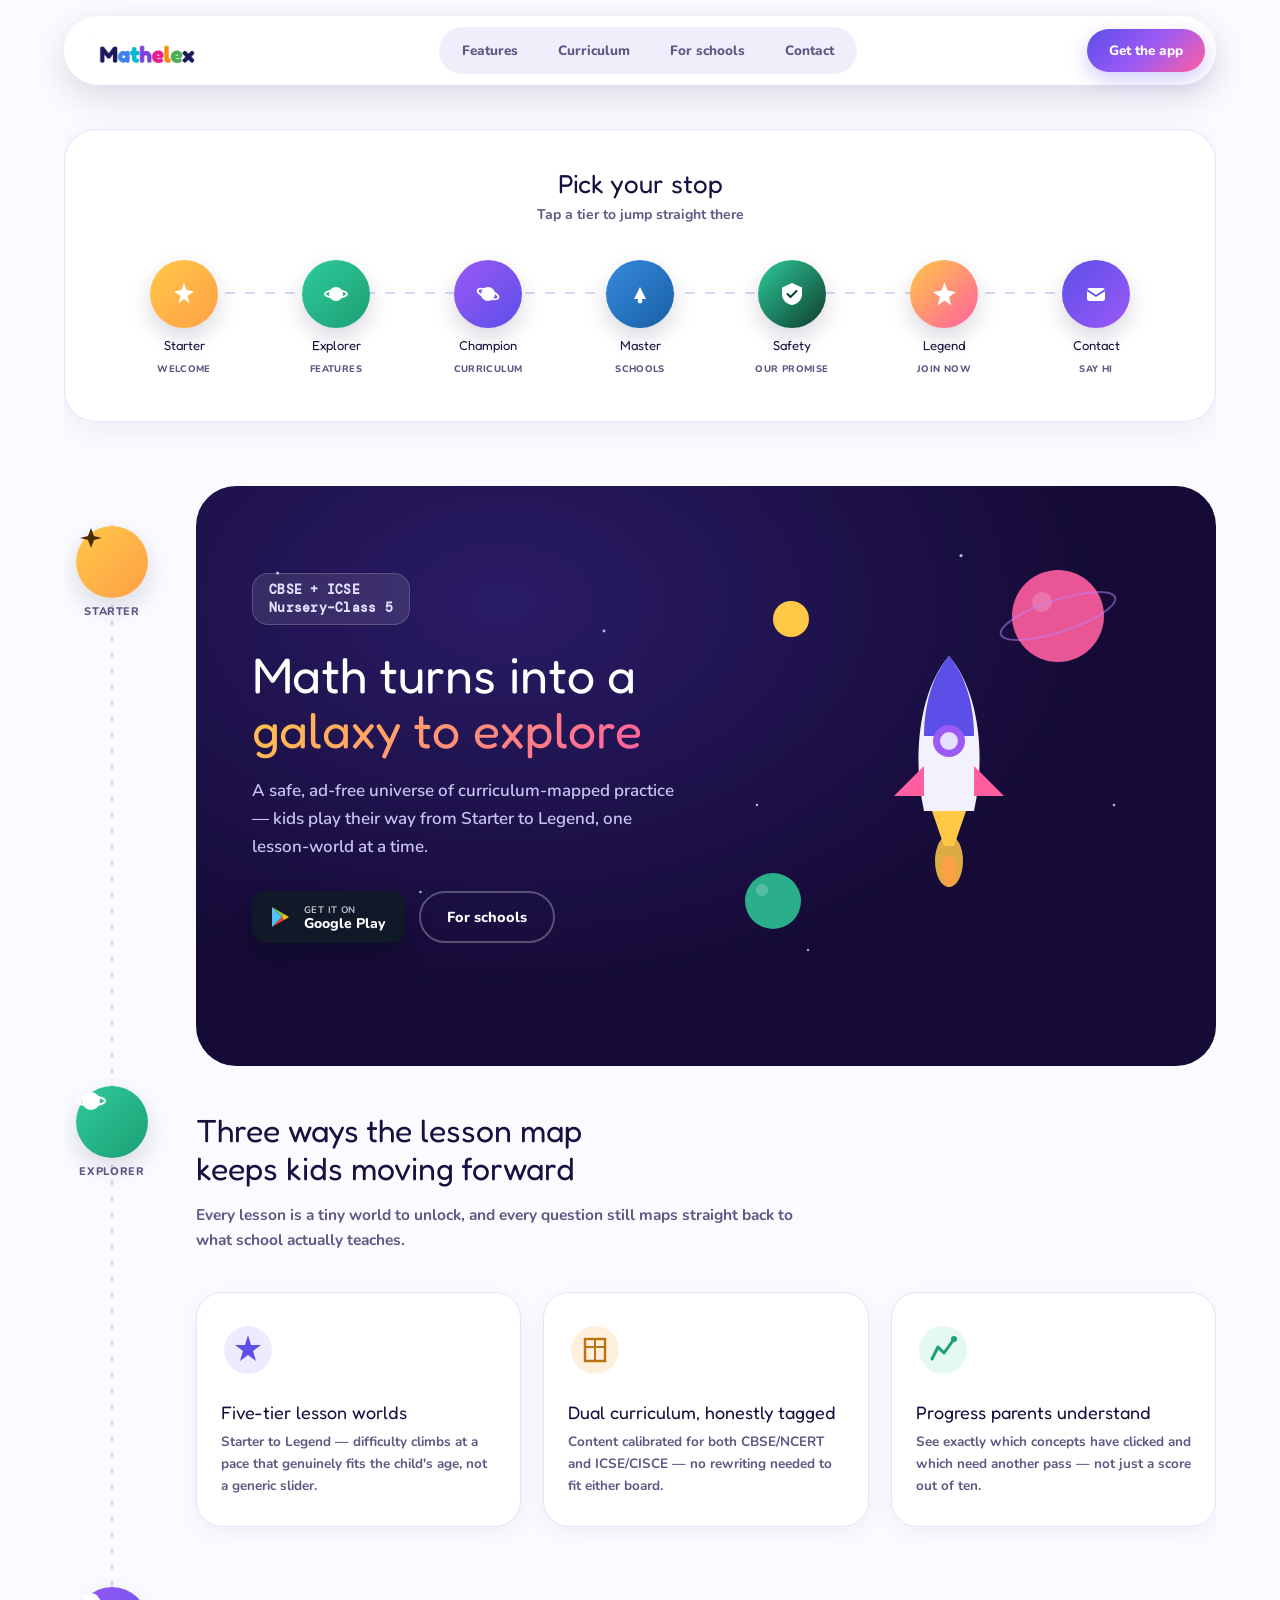
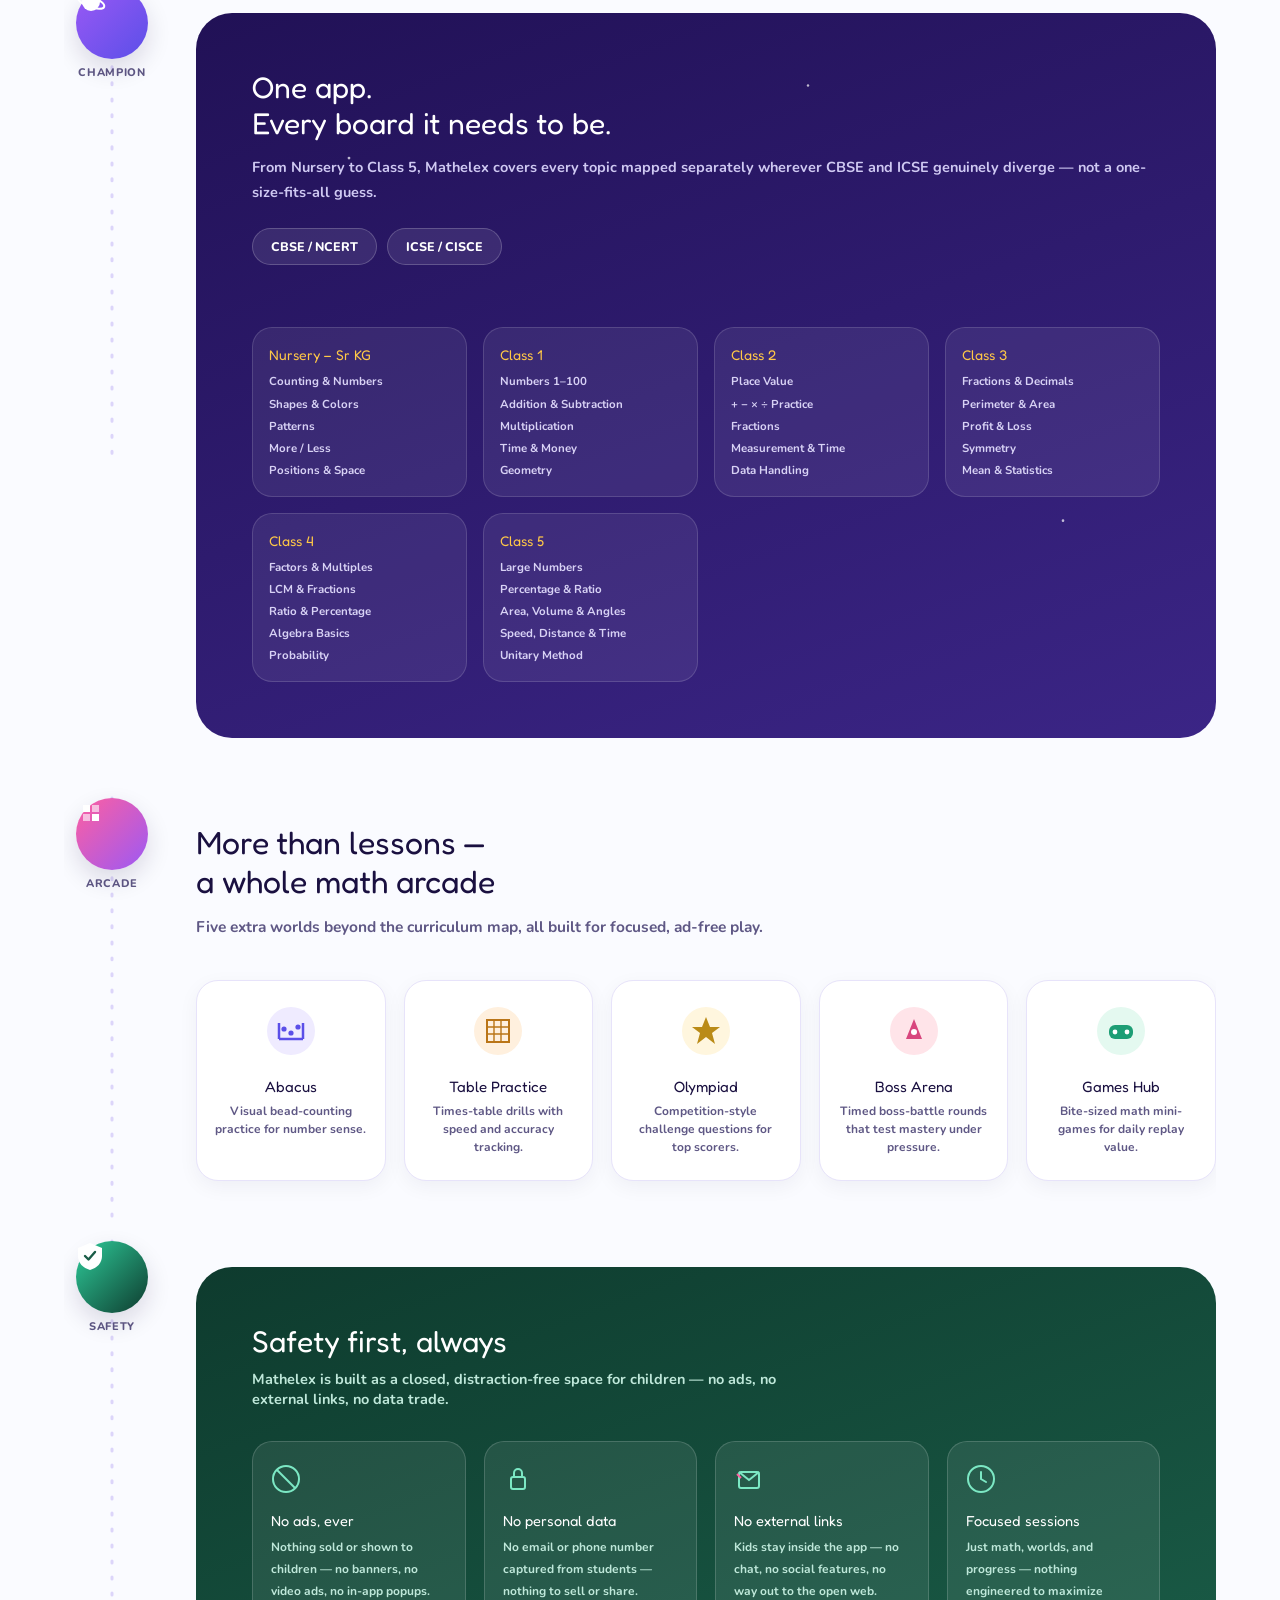
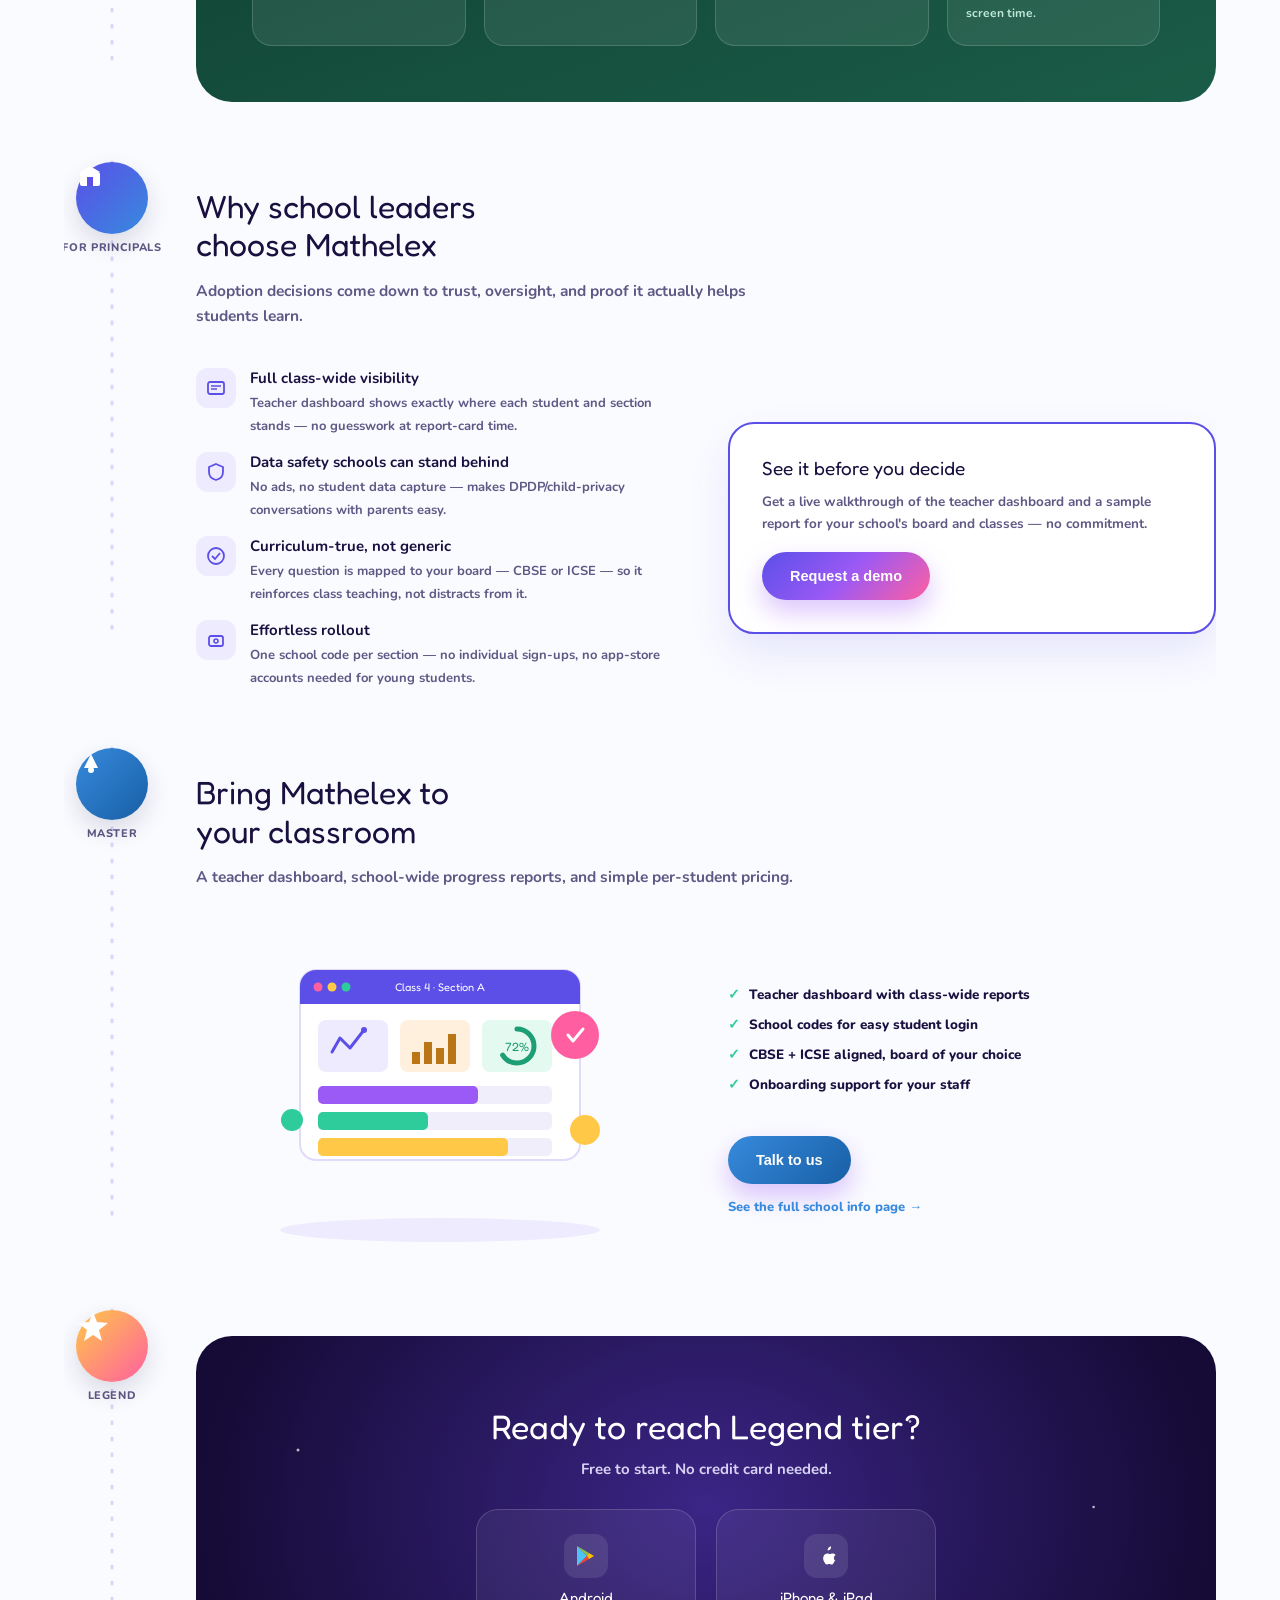
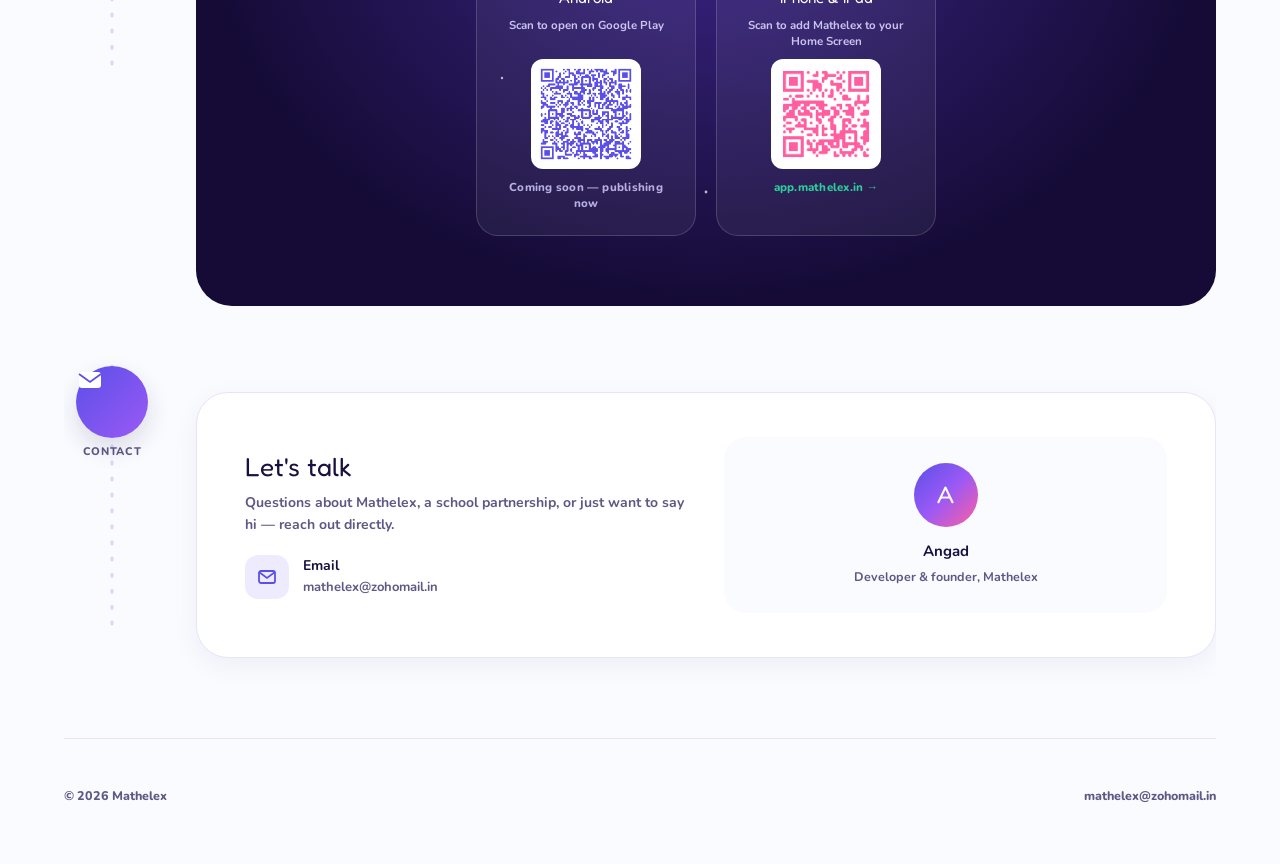
==== commit 289456ab: "Stack CBSE/ICSE eyebrow badge into two lines, remove pricing from schools page (display + meta), pol" ====
--- a/index.html
+++ b/index.html
@@ -136,7 +136,7 @@
 
         <div class="hero-grid">
           <div>
-            <div class="eyebrow"><span class="mono">CBSE + ICSE</span>&nbsp;·&nbsp;Nursery–Class 5</div>
+            <div class="eyebrow" style="flex-direction:column;align-items:flex-start;gap:2px;line-height:1.3;border-radius:16px;"><span class="mono">CBSE + ICSE</span><span class="mono">Nursery–Class 5</span></div>
             <h1>Math turns into a<br><span class="grad">galaxy to explore</span></h1>
             <p>A safe, ad-free universe of curriculum-mapped practice — kids play their way from Starter to Legend, one lesson-world at a time.</p>
             <div class="hero-ctas">
@@ -195,8 +195,8 @@
 
     <div class="stop-body">
       <div class="stop-head">
-        <h2>Three ways the map<br>keeps kids moving</h2>
-        <p>Every lesson is a tiny world to unlock — but every question maps straight back to what school actually teaches.</p>
+        <h2>Three ways the lesson map<br>keeps kids moving forward</h2>
+        <p>Every lesson is a tiny world to unlock, and every question still maps straight back to what school actually teaches.</p>
       </div>
       <div class="feature-grid">
         <div class="feature-card">
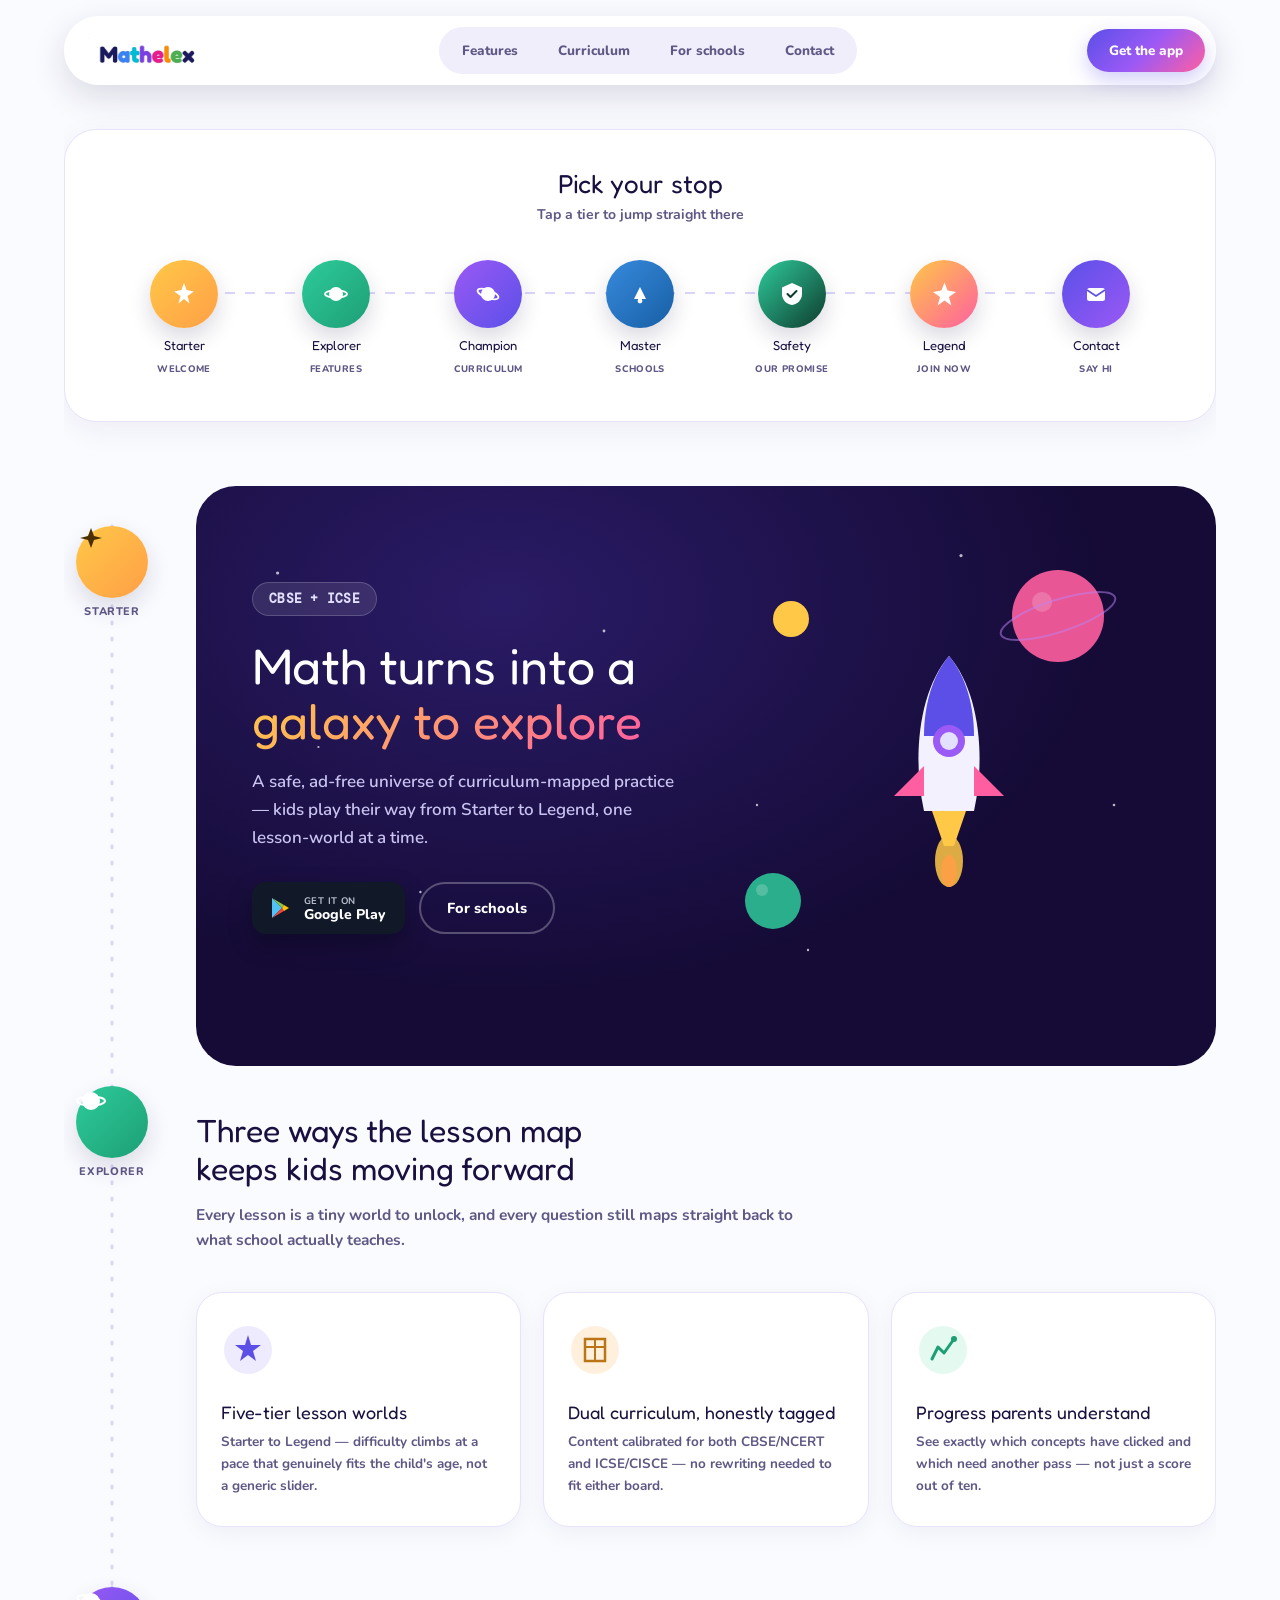
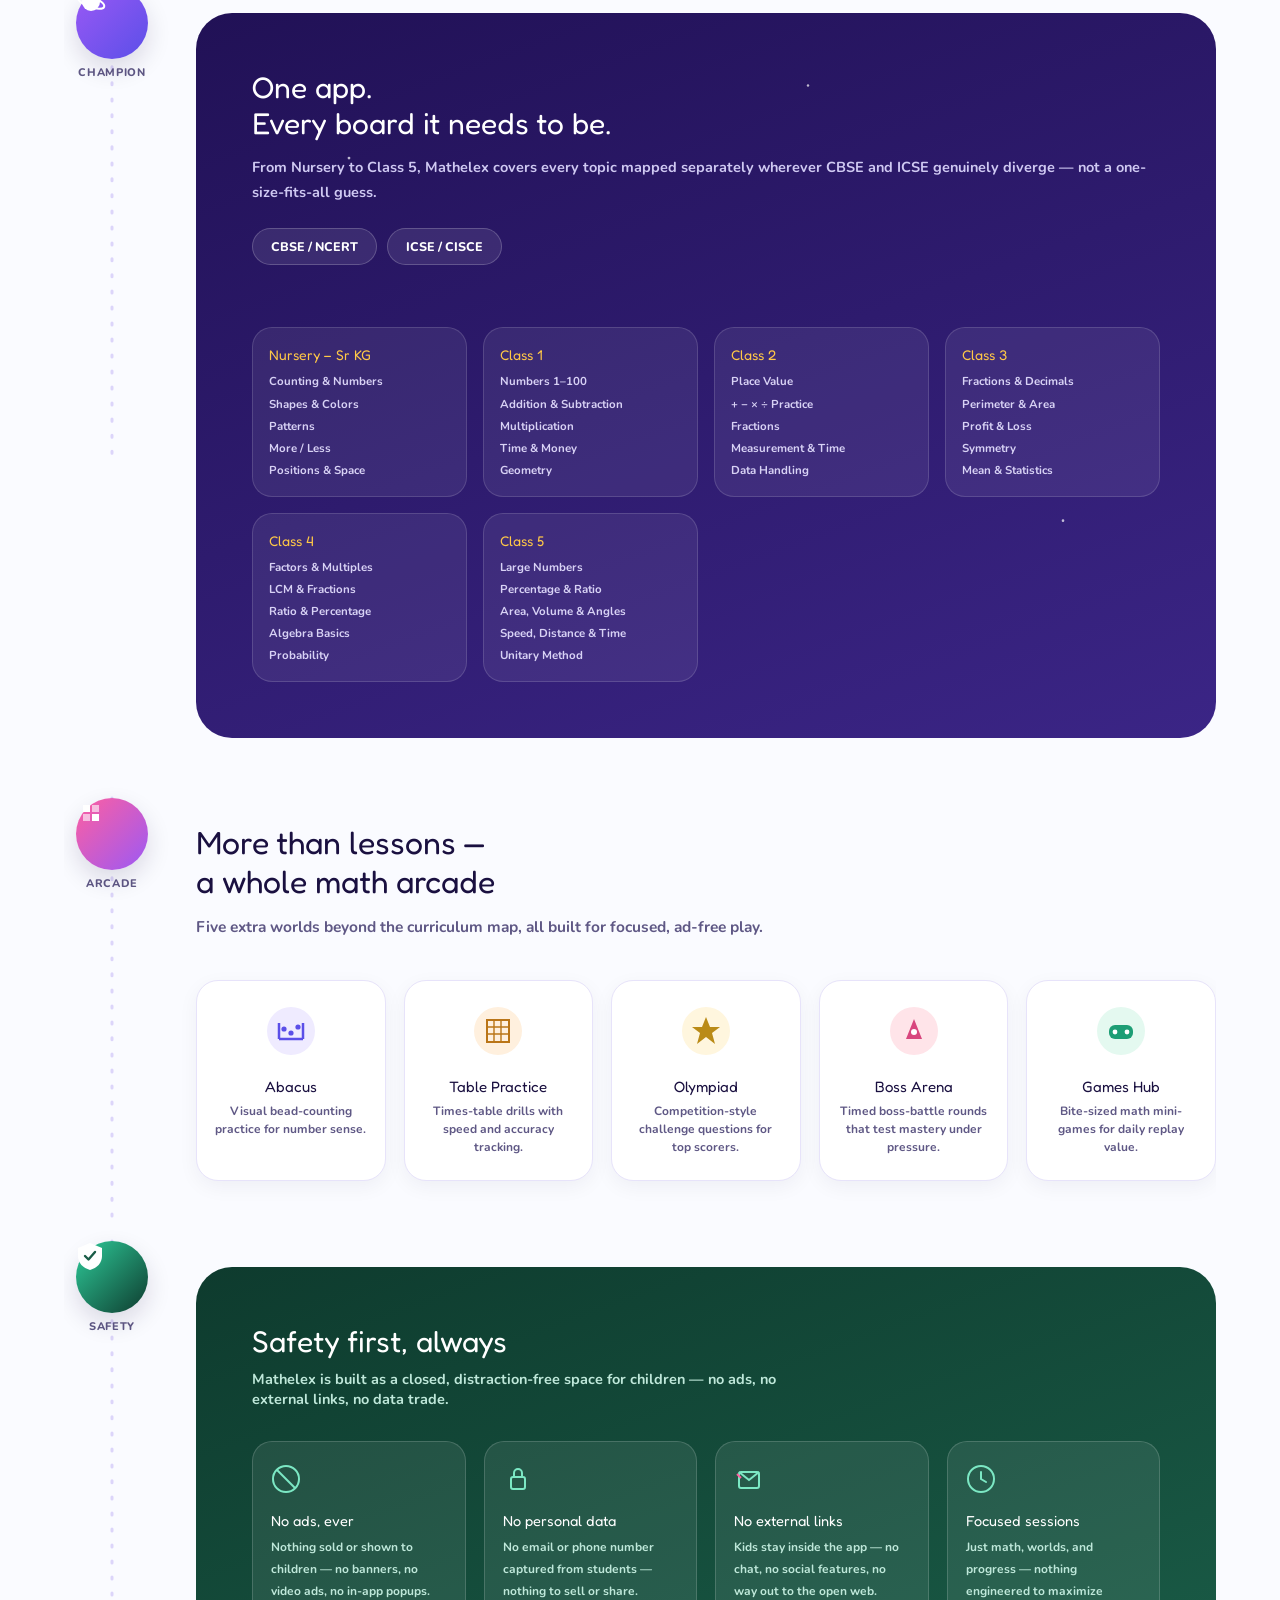
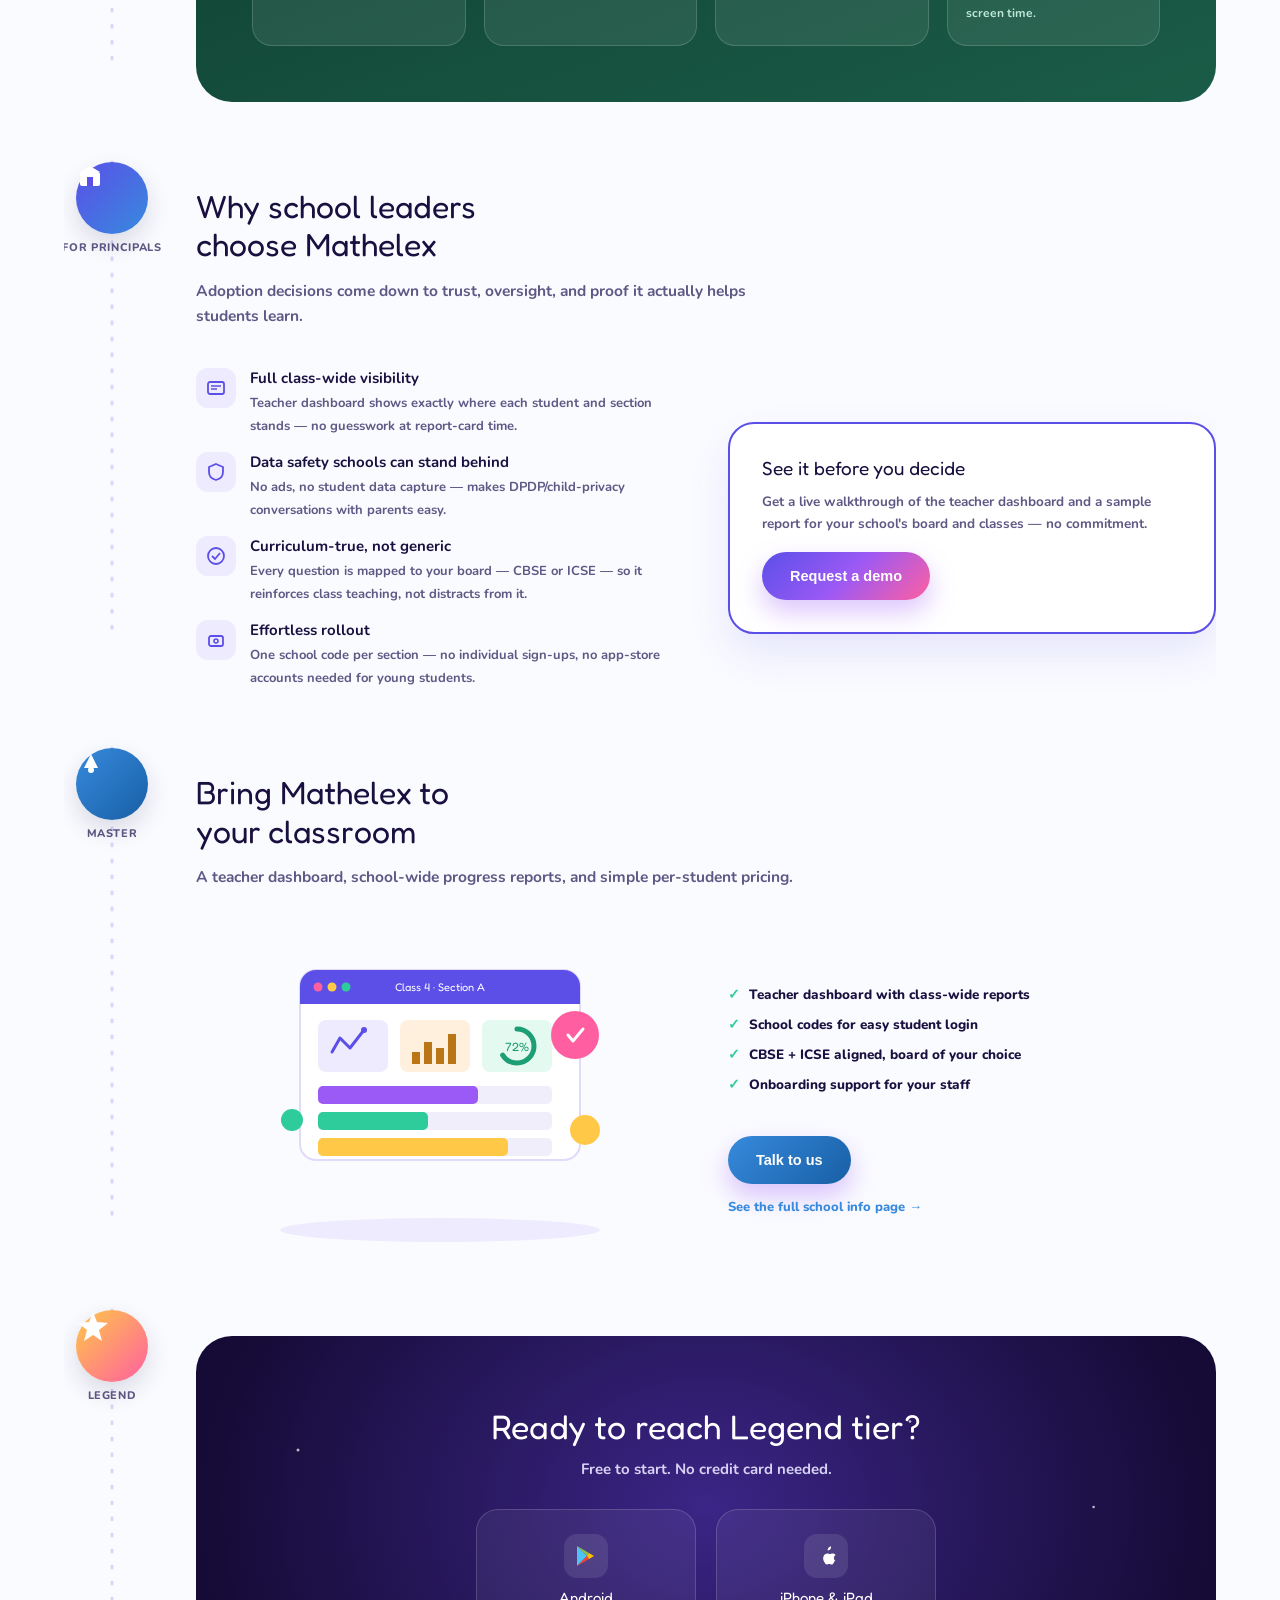
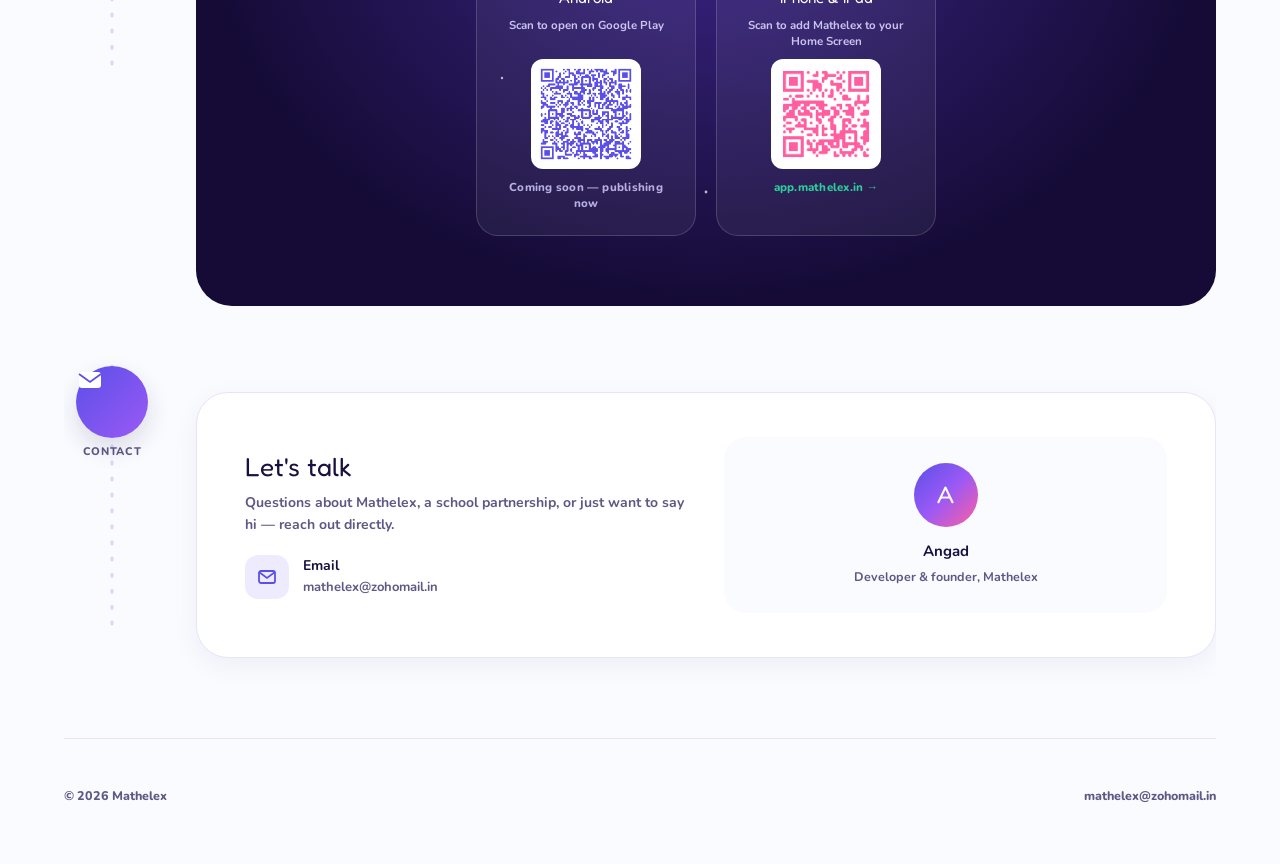
==== commit 14fb4c01: "Simplify hero eyebrow badge to just CBSE + ICSE" ====
--- a/index.html
+++ b/index.html
@@ -136,7 +136,7 @@
 
         <div class="hero-grid">
           <div>
-            <div class="eyebrow" style="flex-direction:column;align-items:flex-start;gap:2px;line-height:1.3;border-radius:16px;"><span class="mono">CBSE + ICSE</span><span class="mono">Nursery–Class 5</span></div>
+            <div class="eyebrow"><span class="mono">CBSE + ICSE</span></div>
             <h1>Math turns into a<br><span class="grad">galaxy to explore</span></h1>
             <p>A safe, ad-free universe of curriculum-mapped practice — kids play their way from Starter to Legend, one lesson-world at a time.</p>
             <div class="hero-ctas">
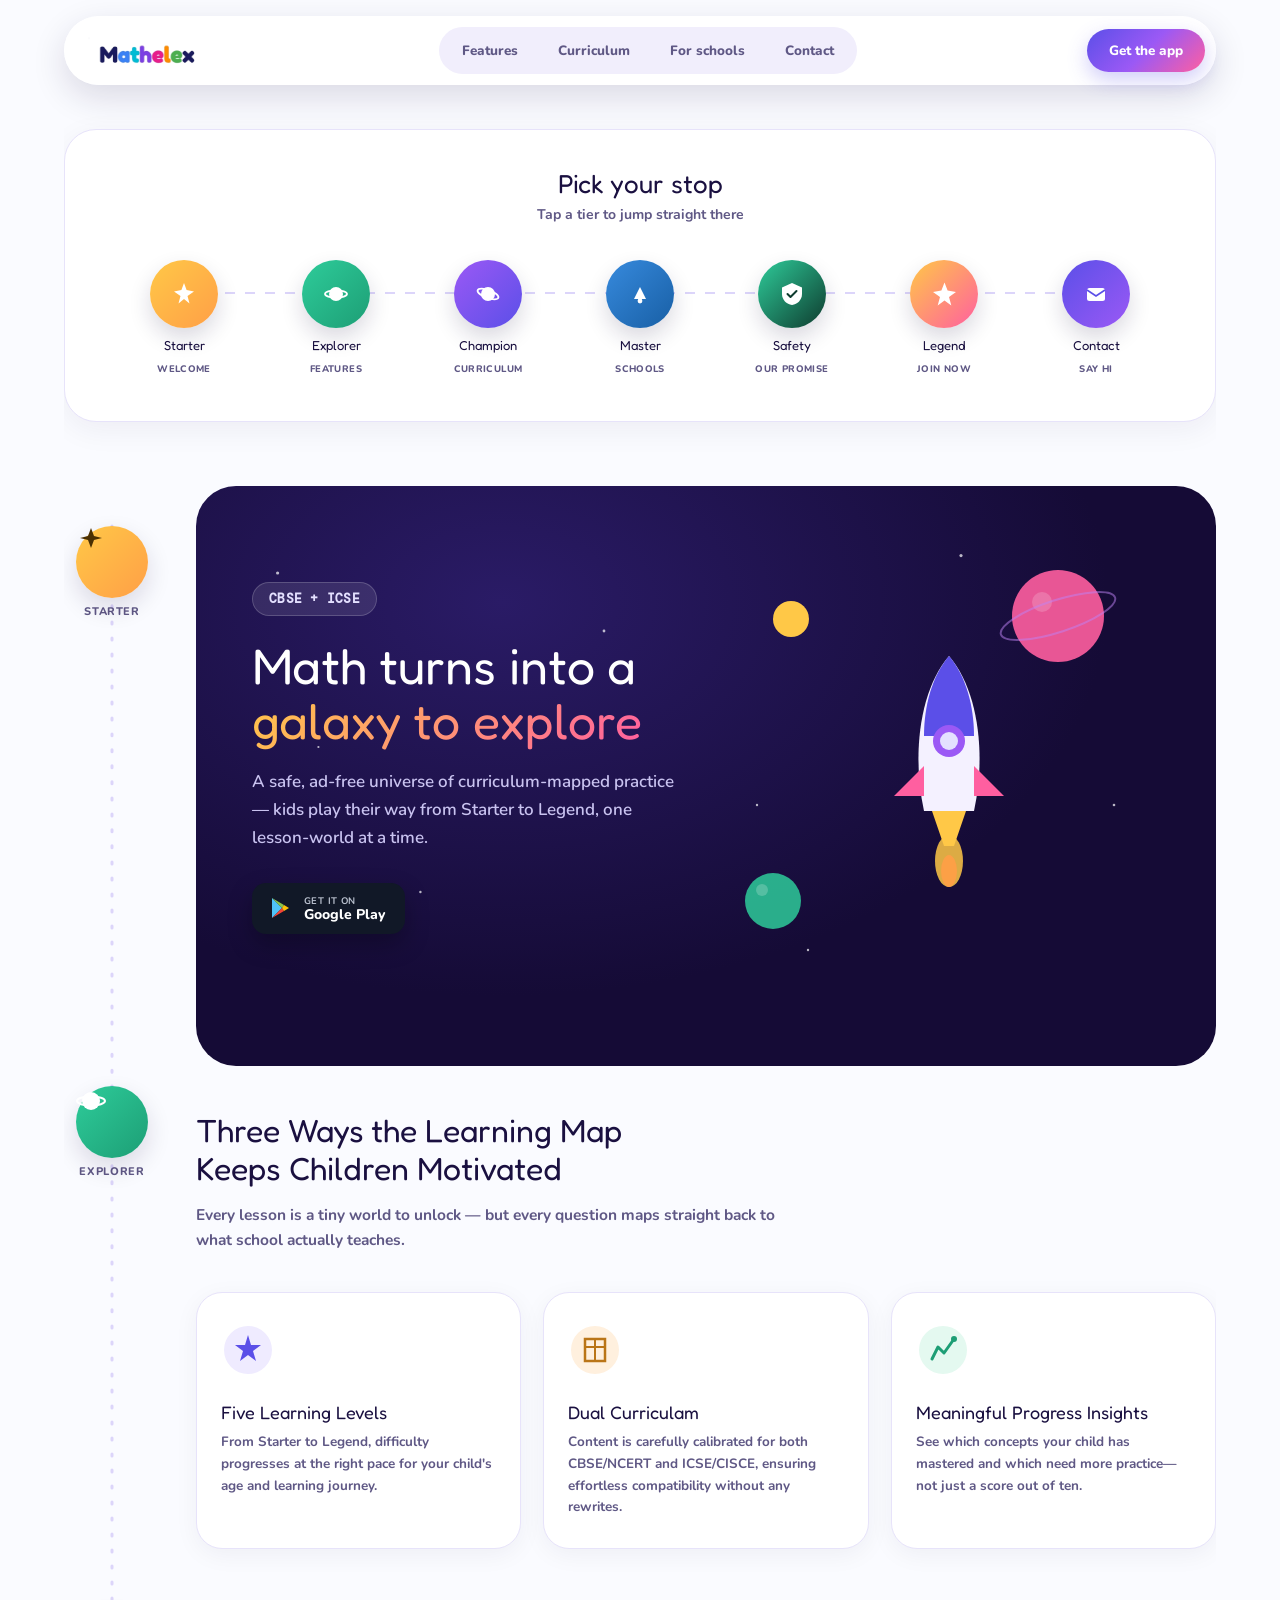
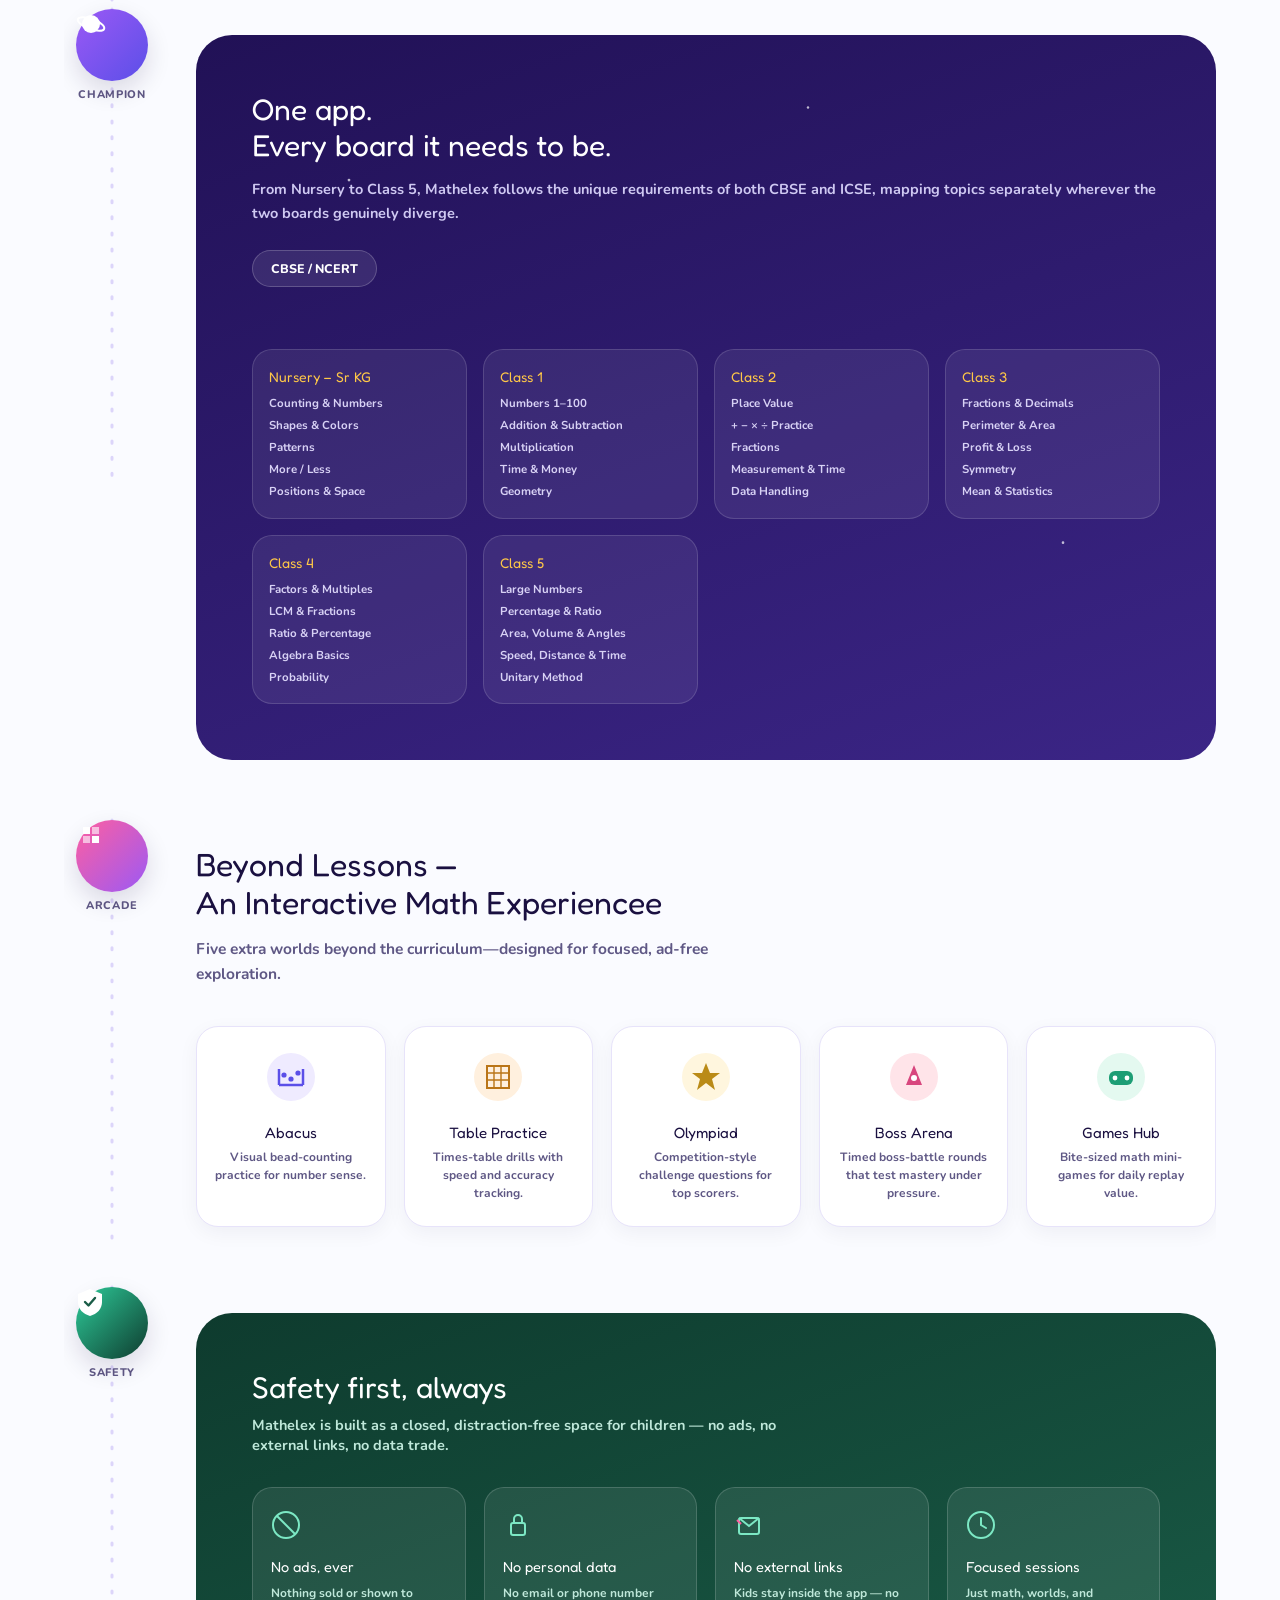
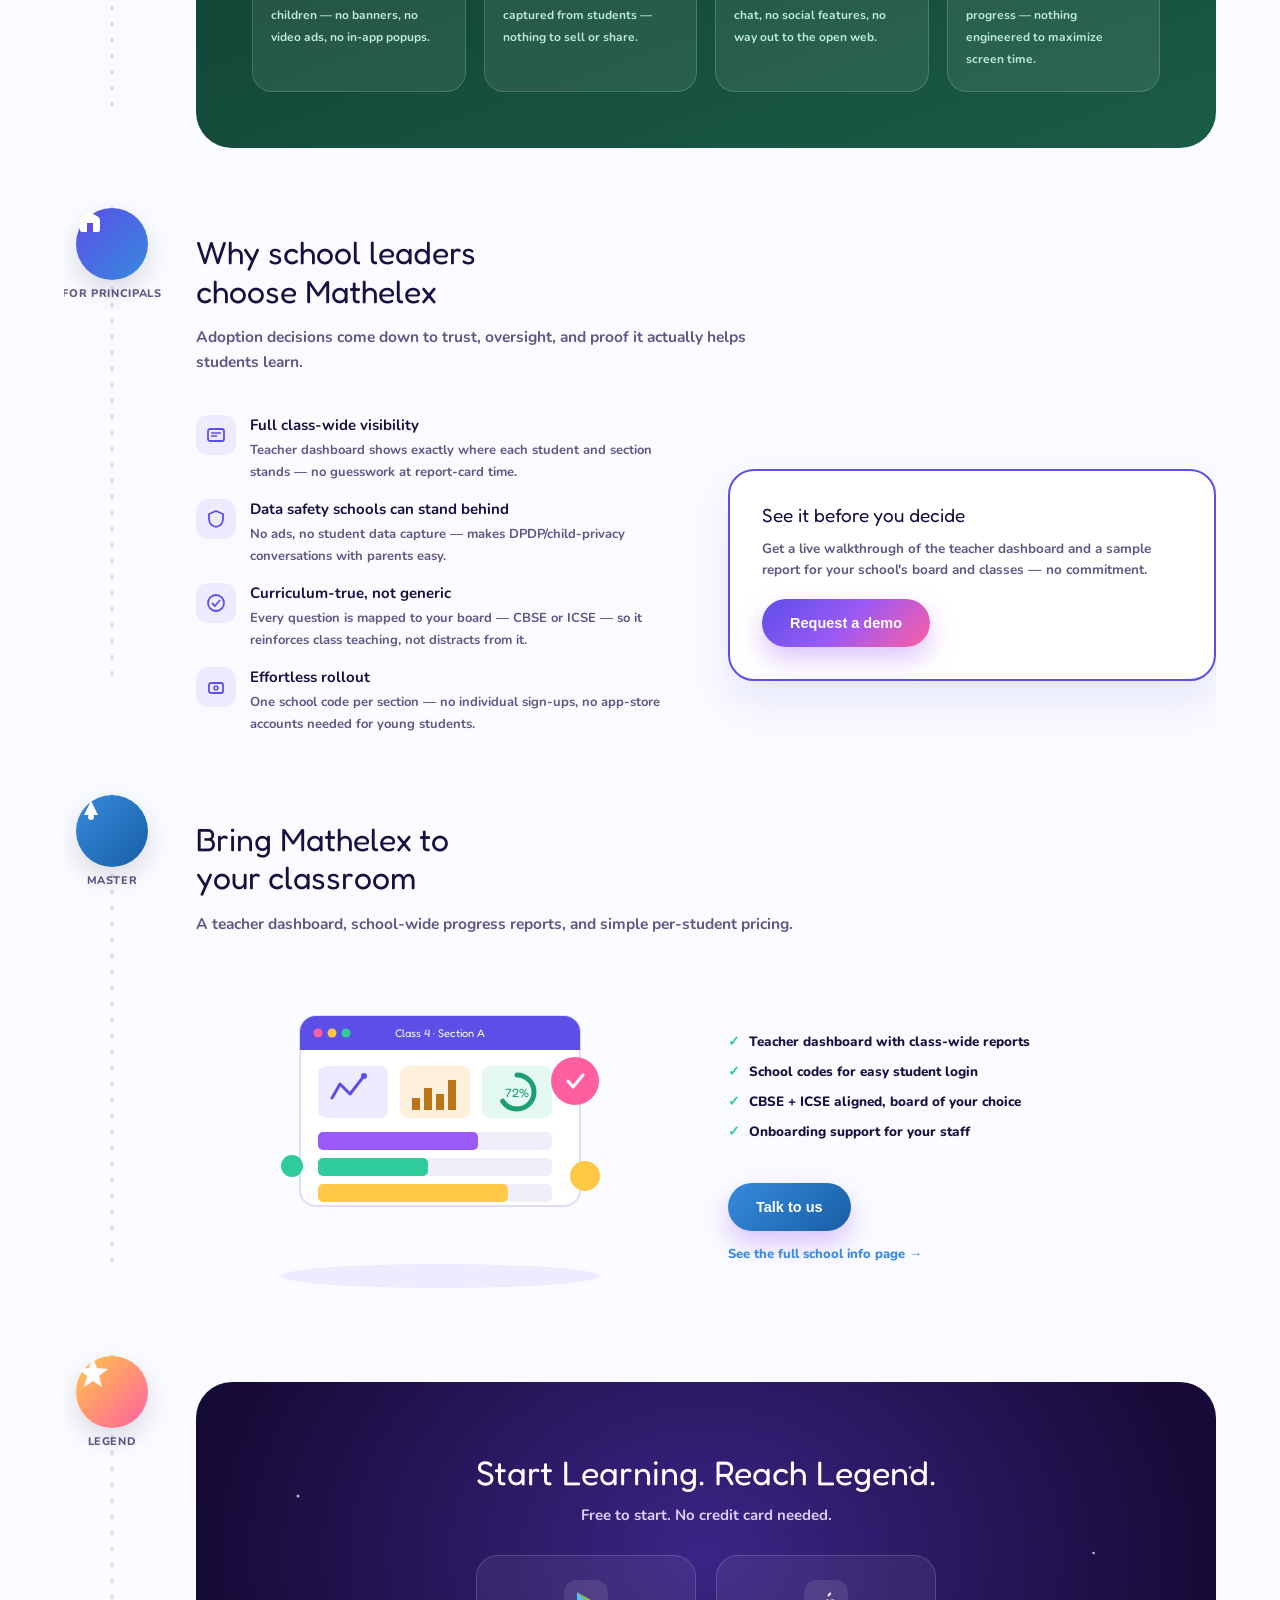
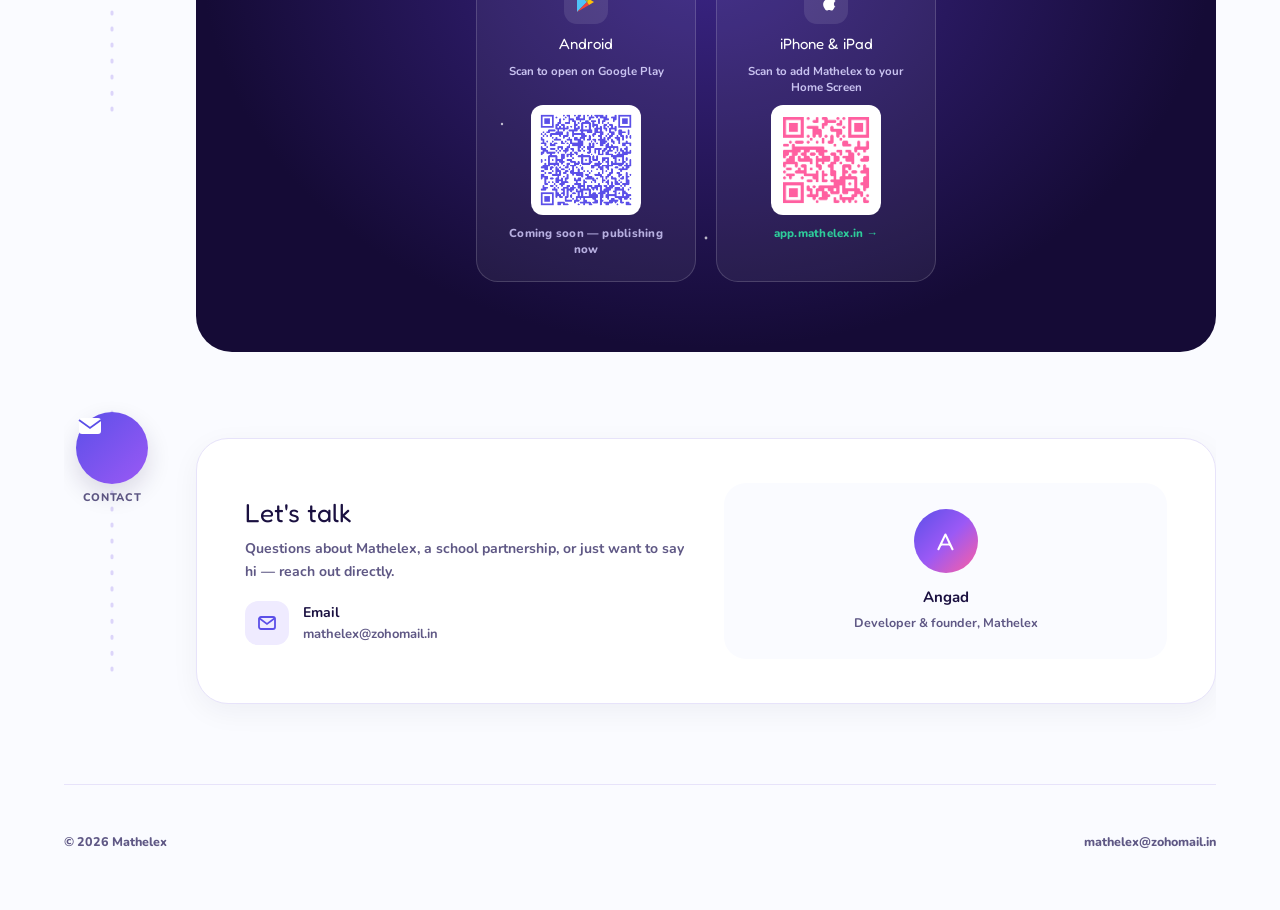
==== commit 25e02148: "wording changes in repo" ====
--- a/index.html
+++ b/index.html
@@ -144,7 +144,7 @@
                 <svg width="26" height="26" viewBox="0 0 26 26"><path d="M4 3 L4 23 L14 13 Z" fill="#4FC3F7"/><path d="M4 3 L16 10 L14 13 Z" fill="#8BC34A"/><path d="M4 23 L16 16 L14 13 Z" fill="#F44336"/><path d="M16 10 L21 13 L16 16 L14 13 Z" fill="#FFC107"/></svg>
                 <span class="sb-text"><span>GET IT ON</span><b>Google Play</b></span>
               </a>
-              <a href="#master" class="btn-ghost-light">For schools</a>
+              <!-- <a href="#master" class="btn-ghost-light">For schools</a> -->
             </div>
 
           </div>
@@ -195,24 +195,24 @@
 
     <div class="stop-body">
       <div class="stop-head">
-        <h2>Three ways the lesson map<br>keeps kids moving forward</h2>
-        <p>Every lesson is a tiny world to unlock, and every question still maps straight back to what school actually teaches.</p>
+        <h2>Three Ways the Learning Map <br>Keeps Children Motivated</h2>
+        <p>Every lesson is a tiny world to unlock — but every question maps straight back to what school actually teaches.</p>
       </div>
       <div class="feature-grid">
         <div class="feature-card">
           <svg class="feature-orb" viewBox="0 0 54 54"><circle cx="27" cy="27" r="24" fill="#EFEBFF"/><path d="M27 12 L30 22 L40 22 L32 28 L35 38 L27 32 L19 38 L22 28 L14 22 L24 22 Z" fill="#5B4FE8"/></svg>
-          <h3>Five-tier lesson worlds</h3>
-          <p>Starter to Legend — difficulty climbs at a pace that genuinely fits the child's age, not a generic slider.</p>
+          <h3>Five Learning Levels</h3>
+          <p>From Starter to Legend, difficulty progresses at the right pace for your child's age and learning journey.</p>
         </div>
         <div class="feature-card">
           <svg class="feature-orb" viewBox="0 0 54 54"><circle cx="27" cy="27" r="24" fill="#FFF0DE"/><path d="M17 16 h20 v22 h-20 z" fill="none" stroke="#BA7517" stroke-width="2.5"/><path d="M17 24 h20 M27 16 v22" stroke="#BA7517" stroke-width="2"/></svg>
-          <h3>Dual curriculum, honestly tagged</h3>
-          <p>Content calibrated for both CBSE/NCERT and ICSE/CISCE — no rewriting needed to fit either board.</p>
+          <h3>Dual Curriculam </h3>
+          <p>Content is carefully calibrated for both CBSE/NCERT and ICSE/CISCE, ensuring effortless compatibility without any rewrites.</p>
         </div>
         <div class="feature-card">
           <svg class="feature-orb" viewBox="0 0 54 54"><circle cx="27" cy="27" r="24" fill="#E4F9F0"/><path d="M16 36 L22 24 L28 30 L38 16" stroke="#1D9E75" stroke-width="3" fill="none" stroke-linecap="round" stroke-linejoin="round"/><circle cx="38" cy="16" r="3" fill="#1D9E75"/></svg>
-          <h3>Progress parents understand</h3>
-          <p>See exactly which concepts have clicked and which need another pass — not just a score out of ten.</p>
+          <h3>Meaningful Progress Insights</h3>
+          <p>See which concepts your child has mastered and which need more practice—not just a score out of ten.</p>
         </div>
       </div>
     </div>
@@ -240,10 +240,10 @@
         </svg>
         <div style="grid-column:1 / -1;">
           <h2>One app.<br>Every board it needs to be.</h2>
-          <p>From Nursery to Class 5, Mathelex covers every topic mapped separately wherever CBSE and ICSE genuinely diverge — not a one-size-fits-all guess.</p>
+          <p>From Nursery to Class 5, Mathelex follows the unique requirements of both CBSE and ICSE, mapping topics separately wherever the two boards genuinely diverge.</p>
           <div class="badge-row" style="margin-bottom:32px;">
             <div class="board-badge">CBSE / NCERT</div>
-            <div class="board-badge">ICSE / CISCE</div>
+            <!-- <div class="board-badge">ICSE / CISCE</div> -->
           </div>
         </div>
 
@@ -286,8 +286,8 @@
     </div>
     <div class="stop-body app-features-panel">
       <div class="stop-head">
-        <h2>More than lessons —<br>a whole math arcade</h2>
-        <p>Five extra worlds beyond the curriculum map, all built for focused, ad-free play.</p>
+        <h2>Beyond Lessons —<br>An Interactive Math Experiencee</h2>
+        <p>Five extra worlds beyond the curriculum—designed for focused, ad-free exploration.</p>
       </div>
       <div class="appfeat-grid">
         <div class="appfeat-card">
@@ -504,7 +504,7 @@
           <circle cx="30%" cy="60%" r="1.2" style="animation:twinkle 3.8s infinite 0.3s;"/>
           <circle cx="70%" cy="15%" r="1.3" style="animation:twinkle 4.2s infinite 0.8s;"/>
         </svg>
-        <h2>Ready to reach Legend tier?</h2>
+        <h2>Start Learning. Reach Legend.</h2>
         <p>Free to start. No credit card needed.</p>
 
         <div class="download-grid">
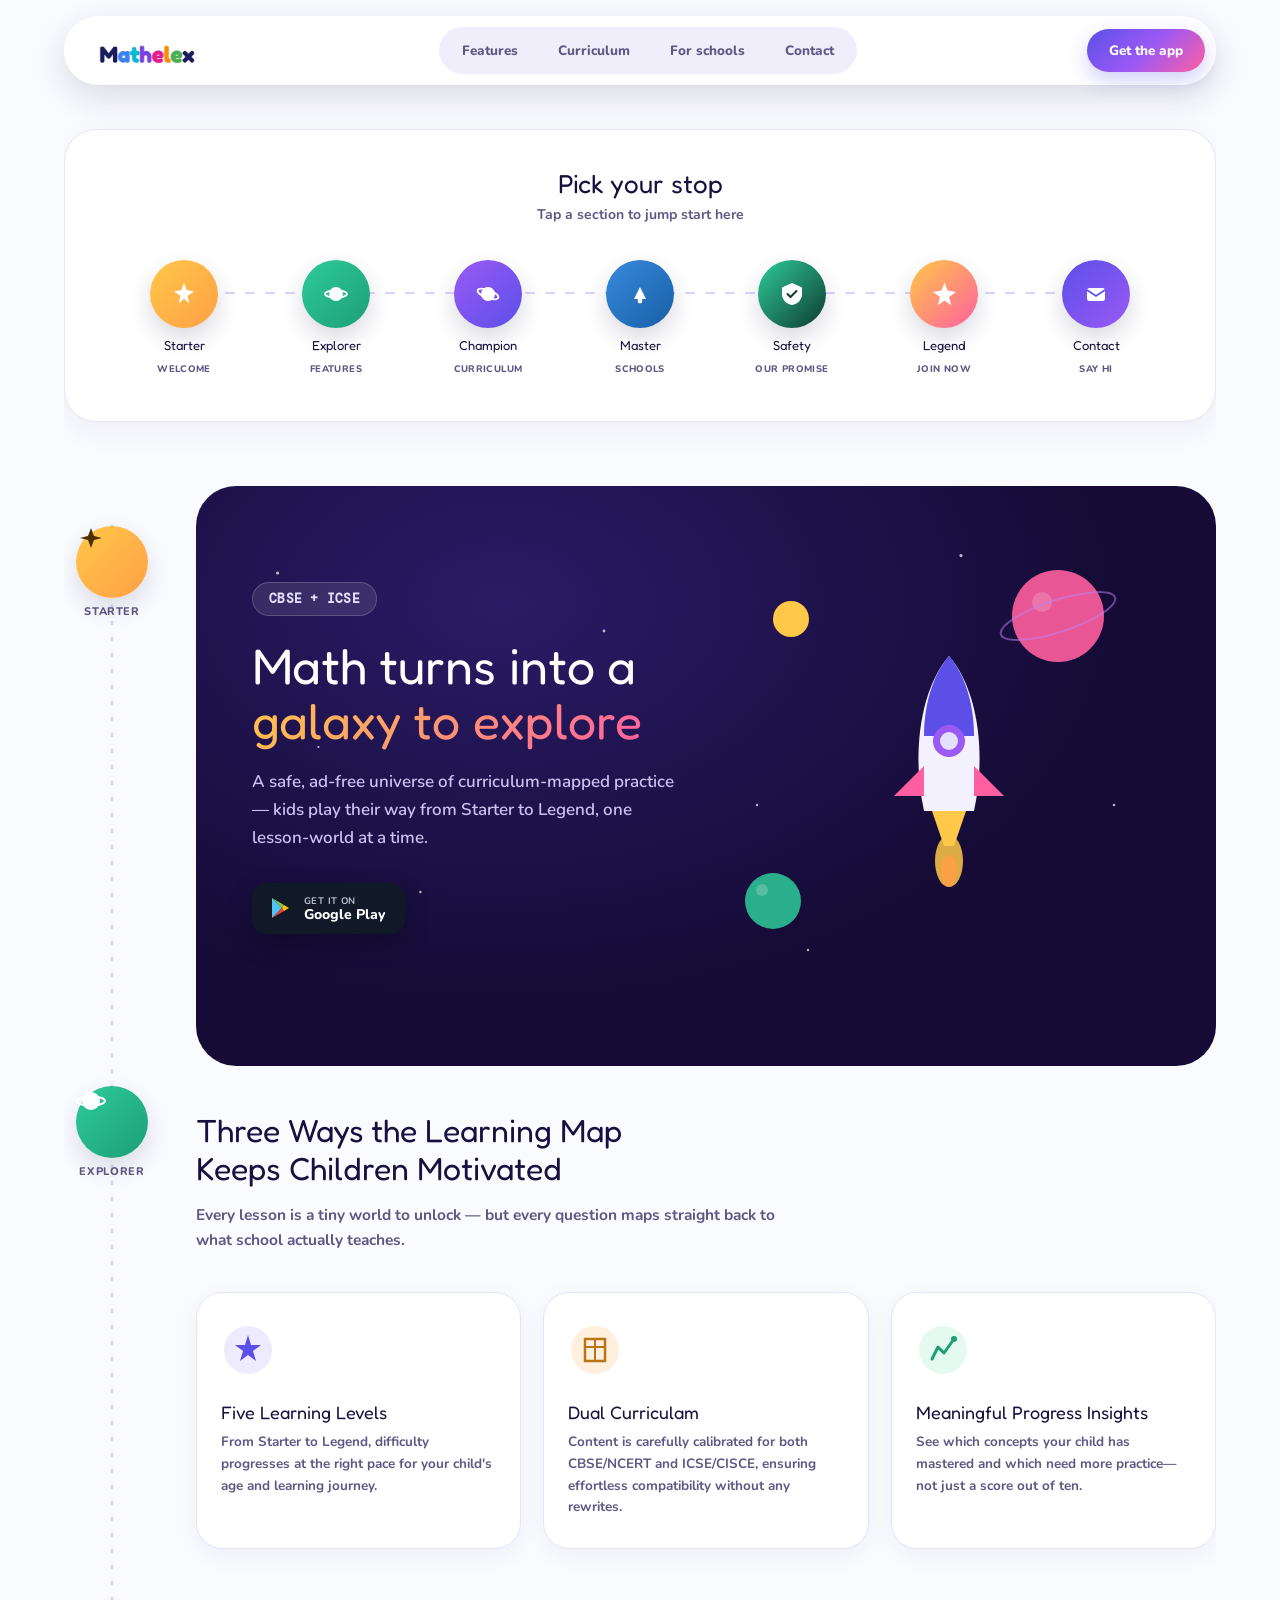
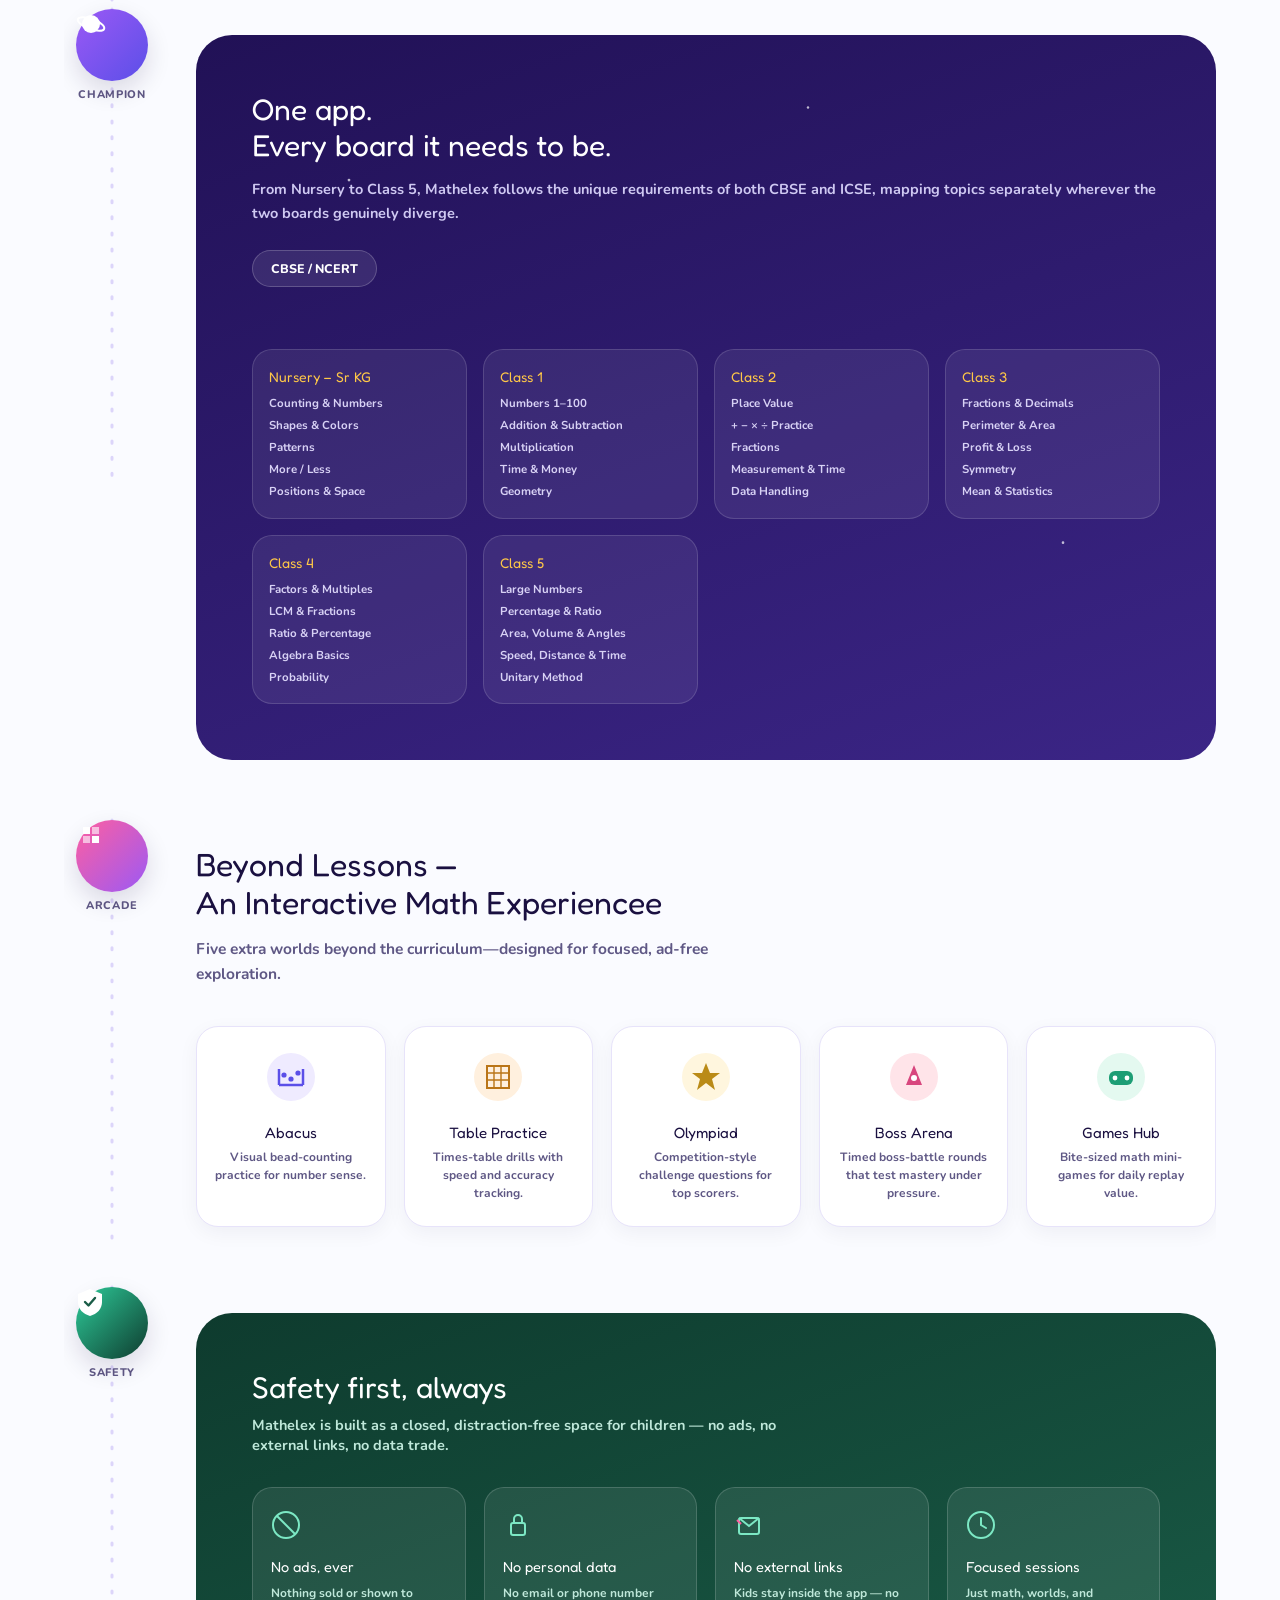
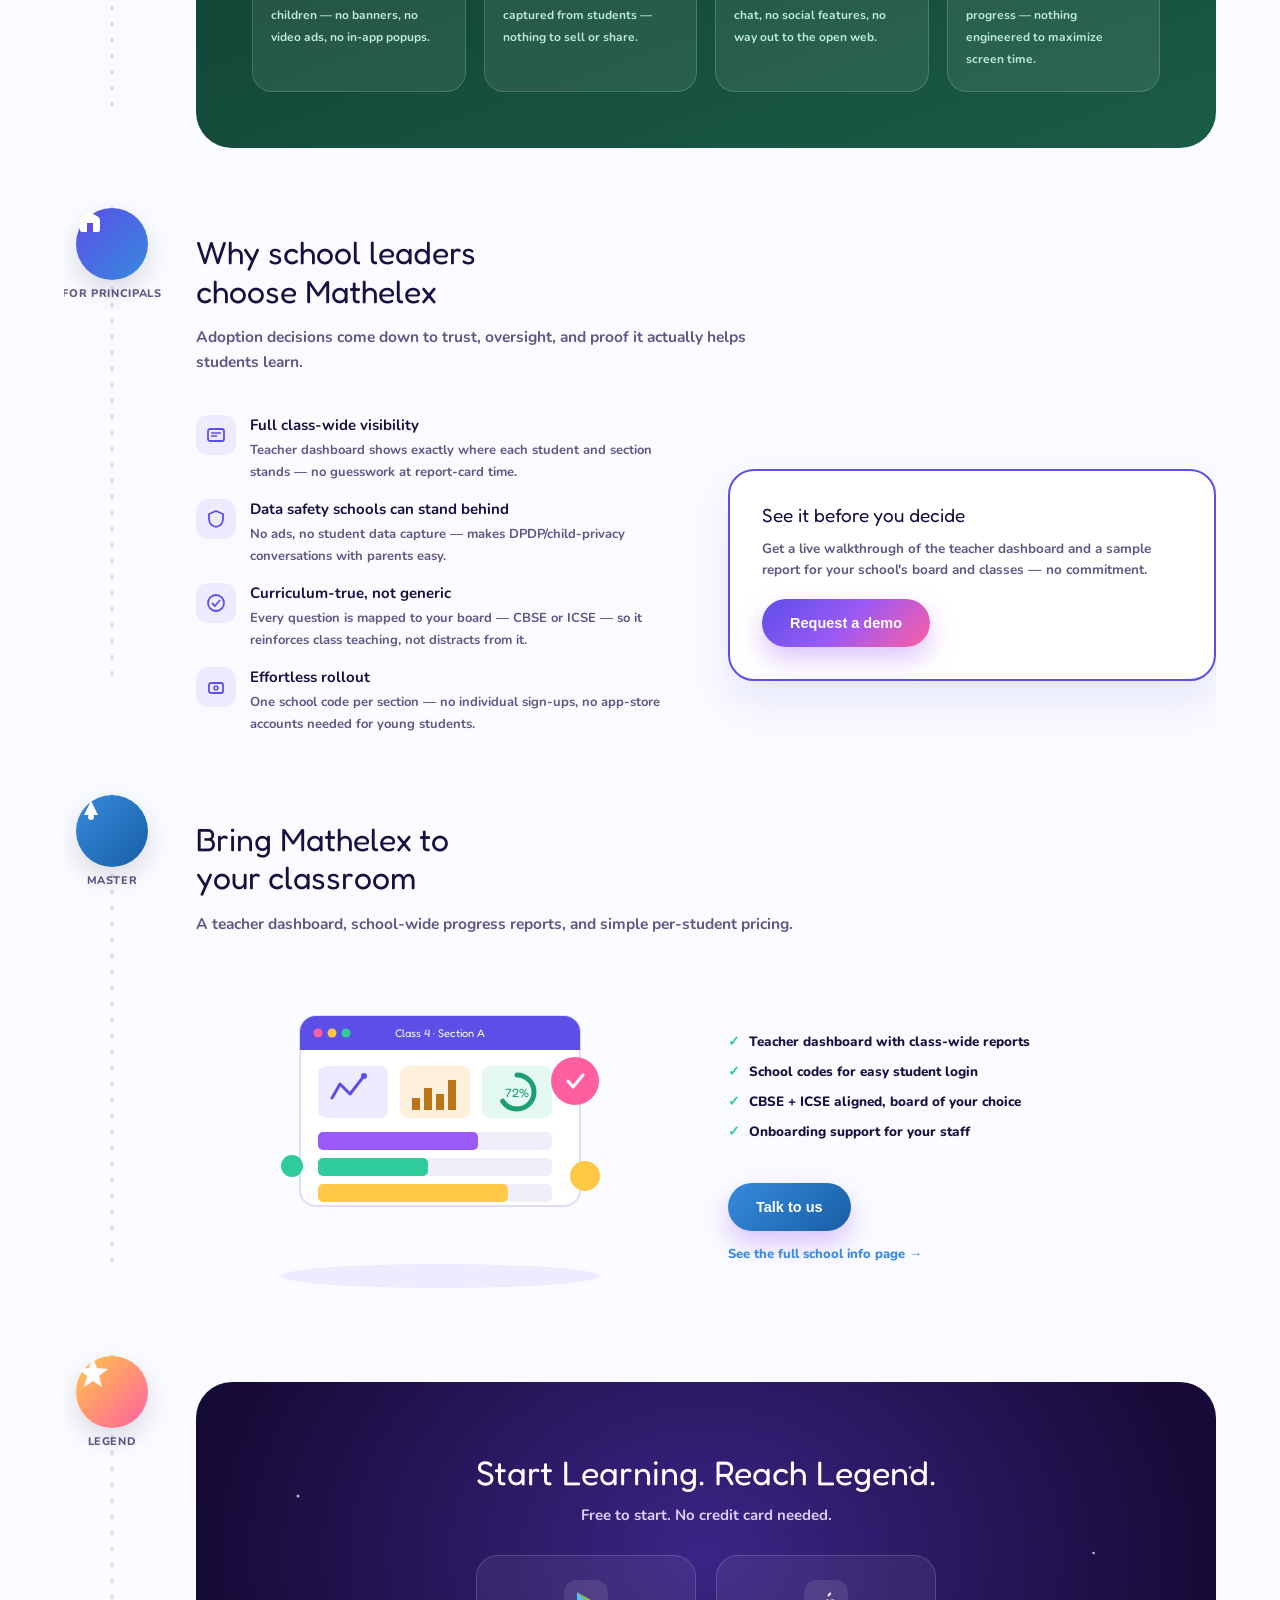
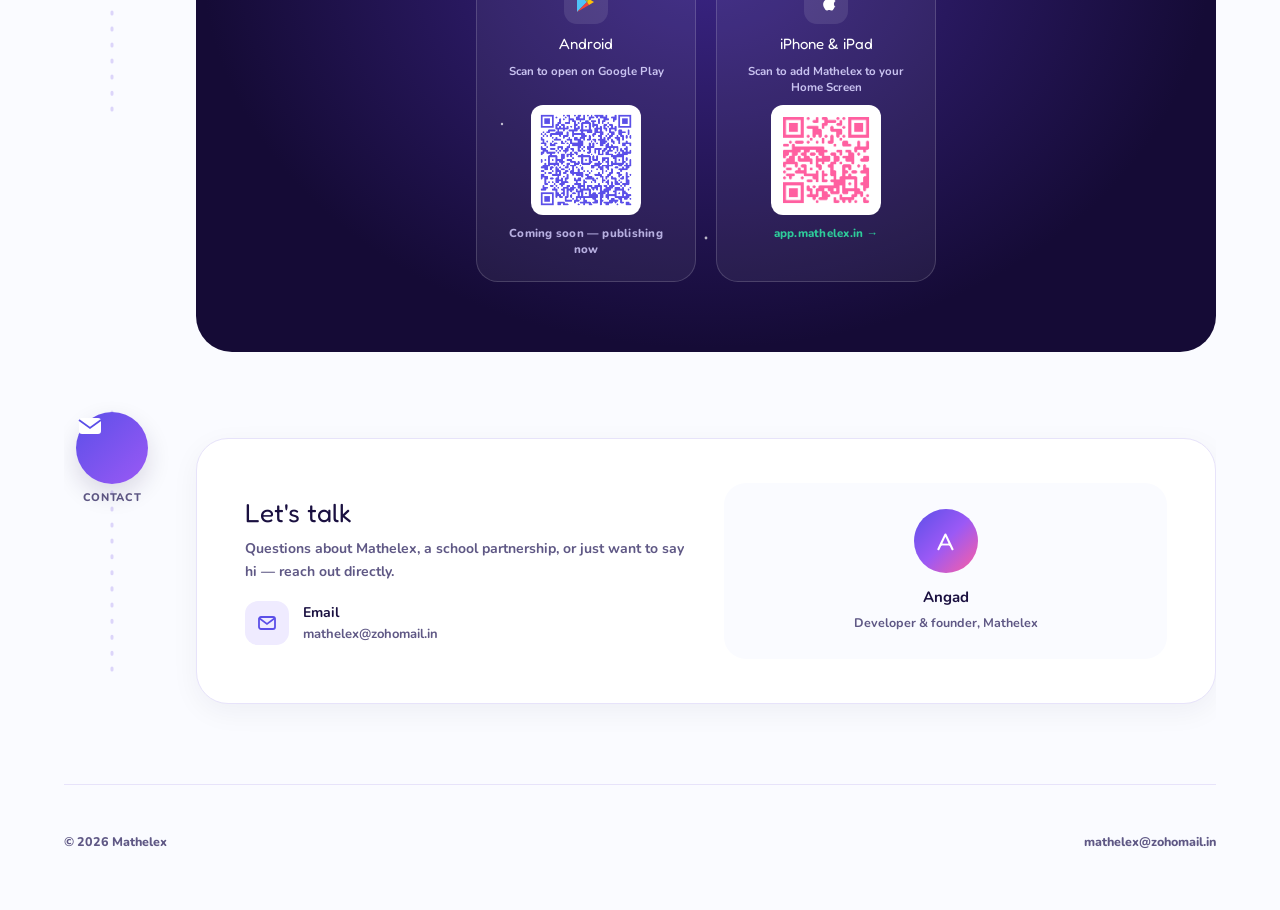
==== commit ea81debd: "Pick you stop changed" ====
--- a/index.html
+++ b/index.html
@@ -57,7 +57,7 @@
 <div class="mission-card">
   <div class="mission-head">
     <h2>Pick your stop</h2>
-    <p>Tap a tier to jump straight there</p>
+    <p>Tap a section to jump start here</p>
   </div>
   <div class="mission-track">
     <a href="#hero-anchor" class="mission-stop">
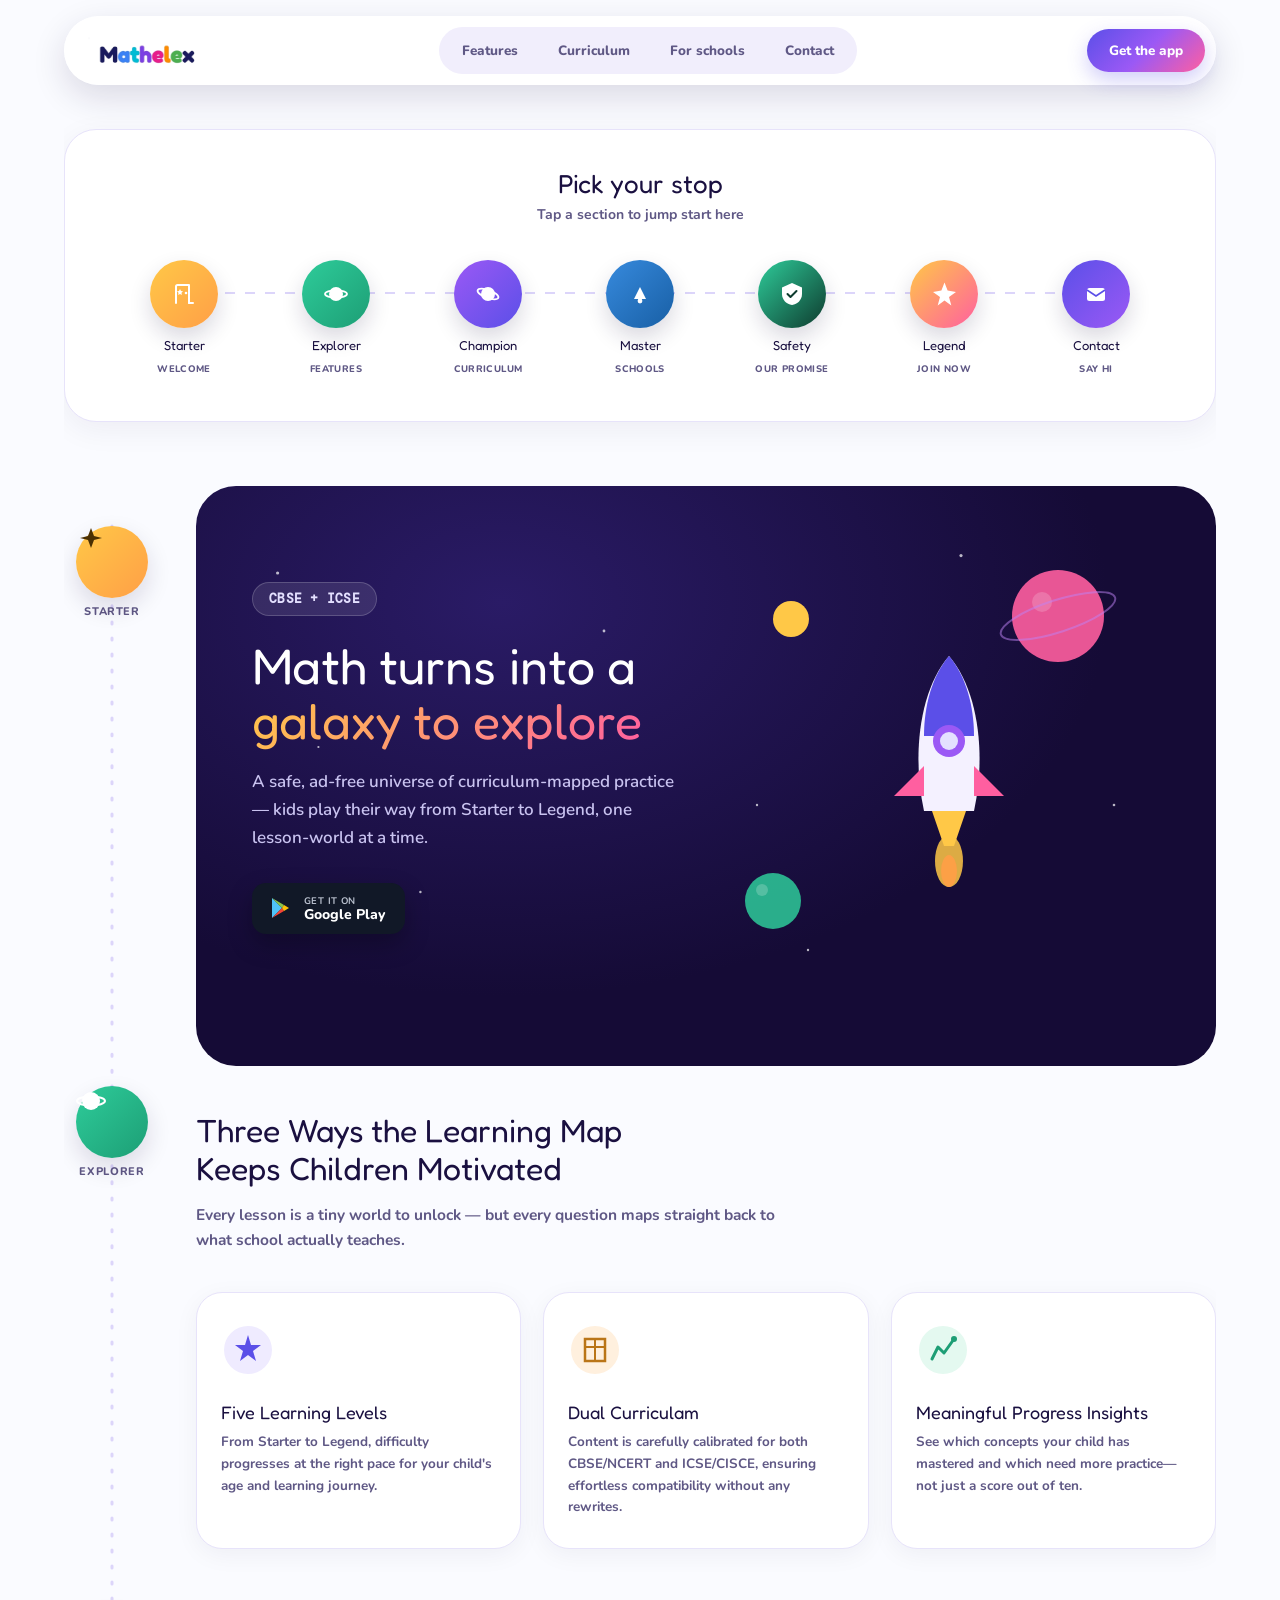
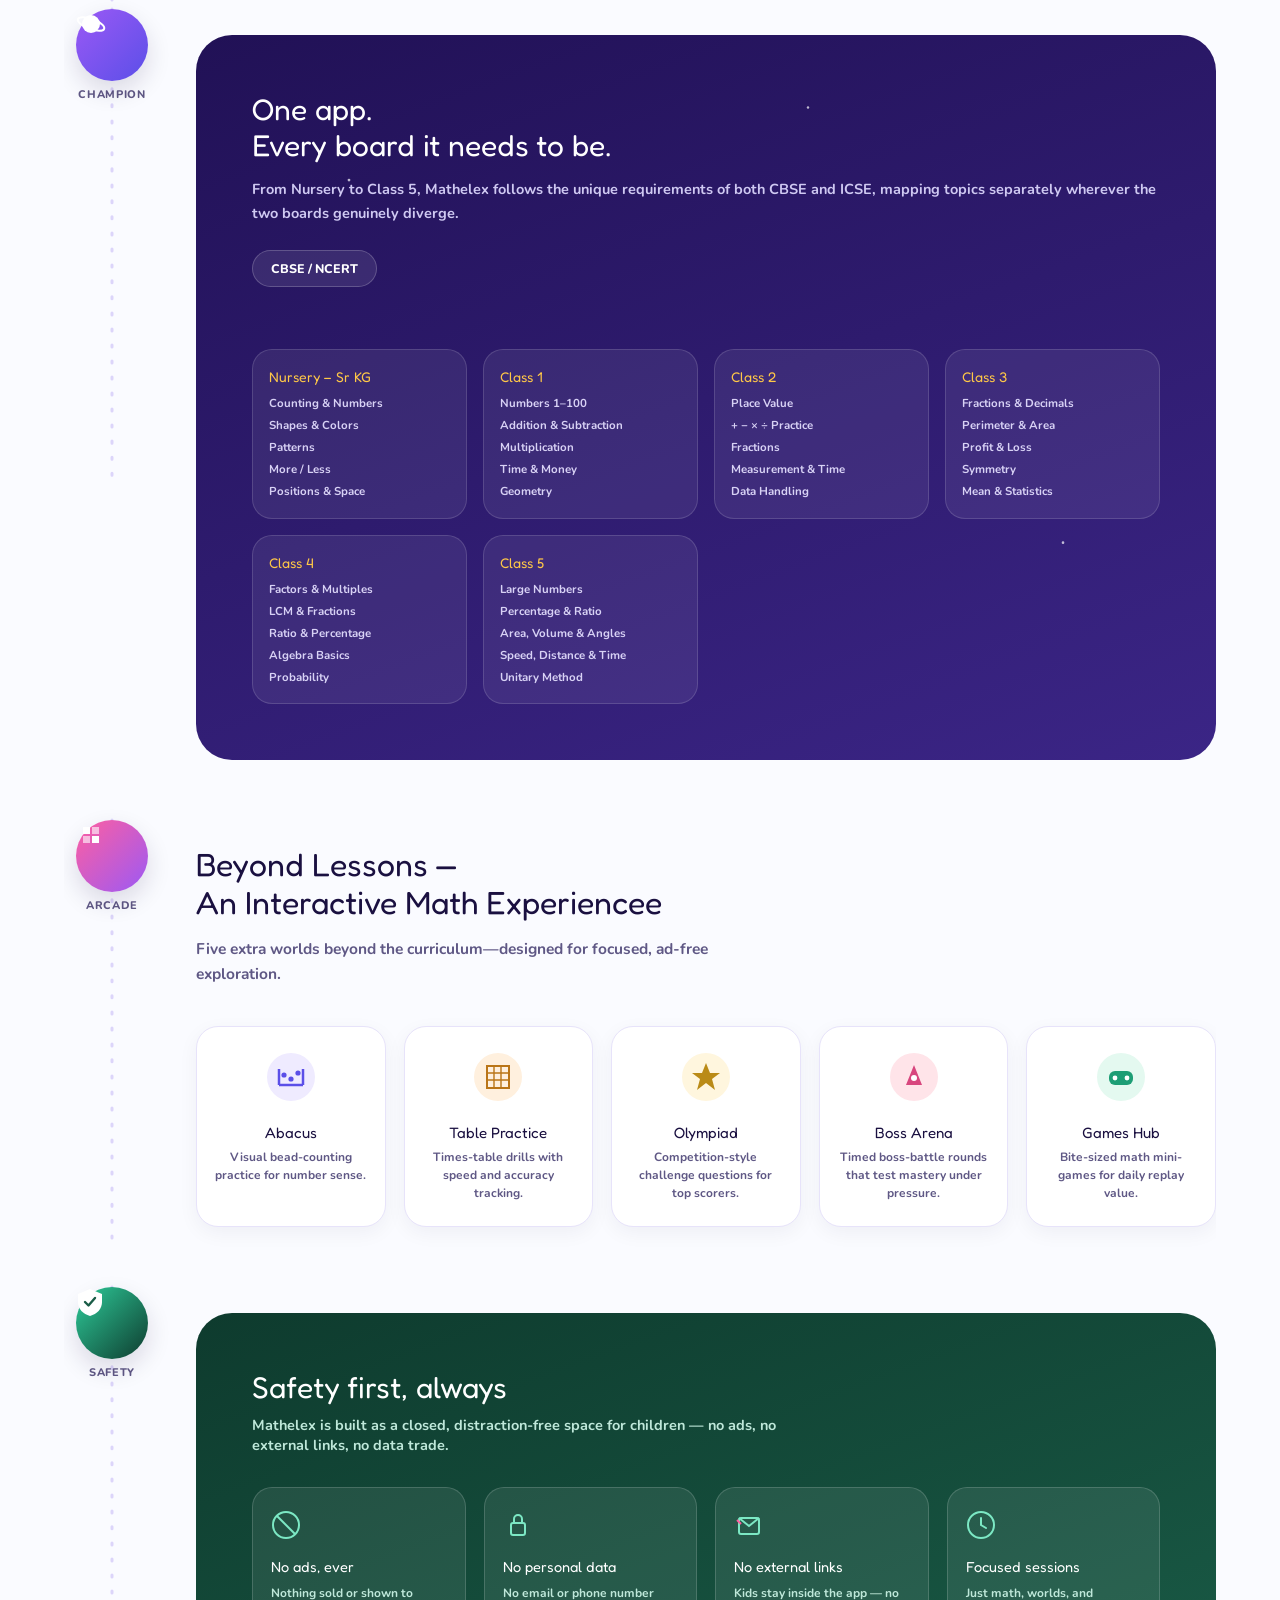
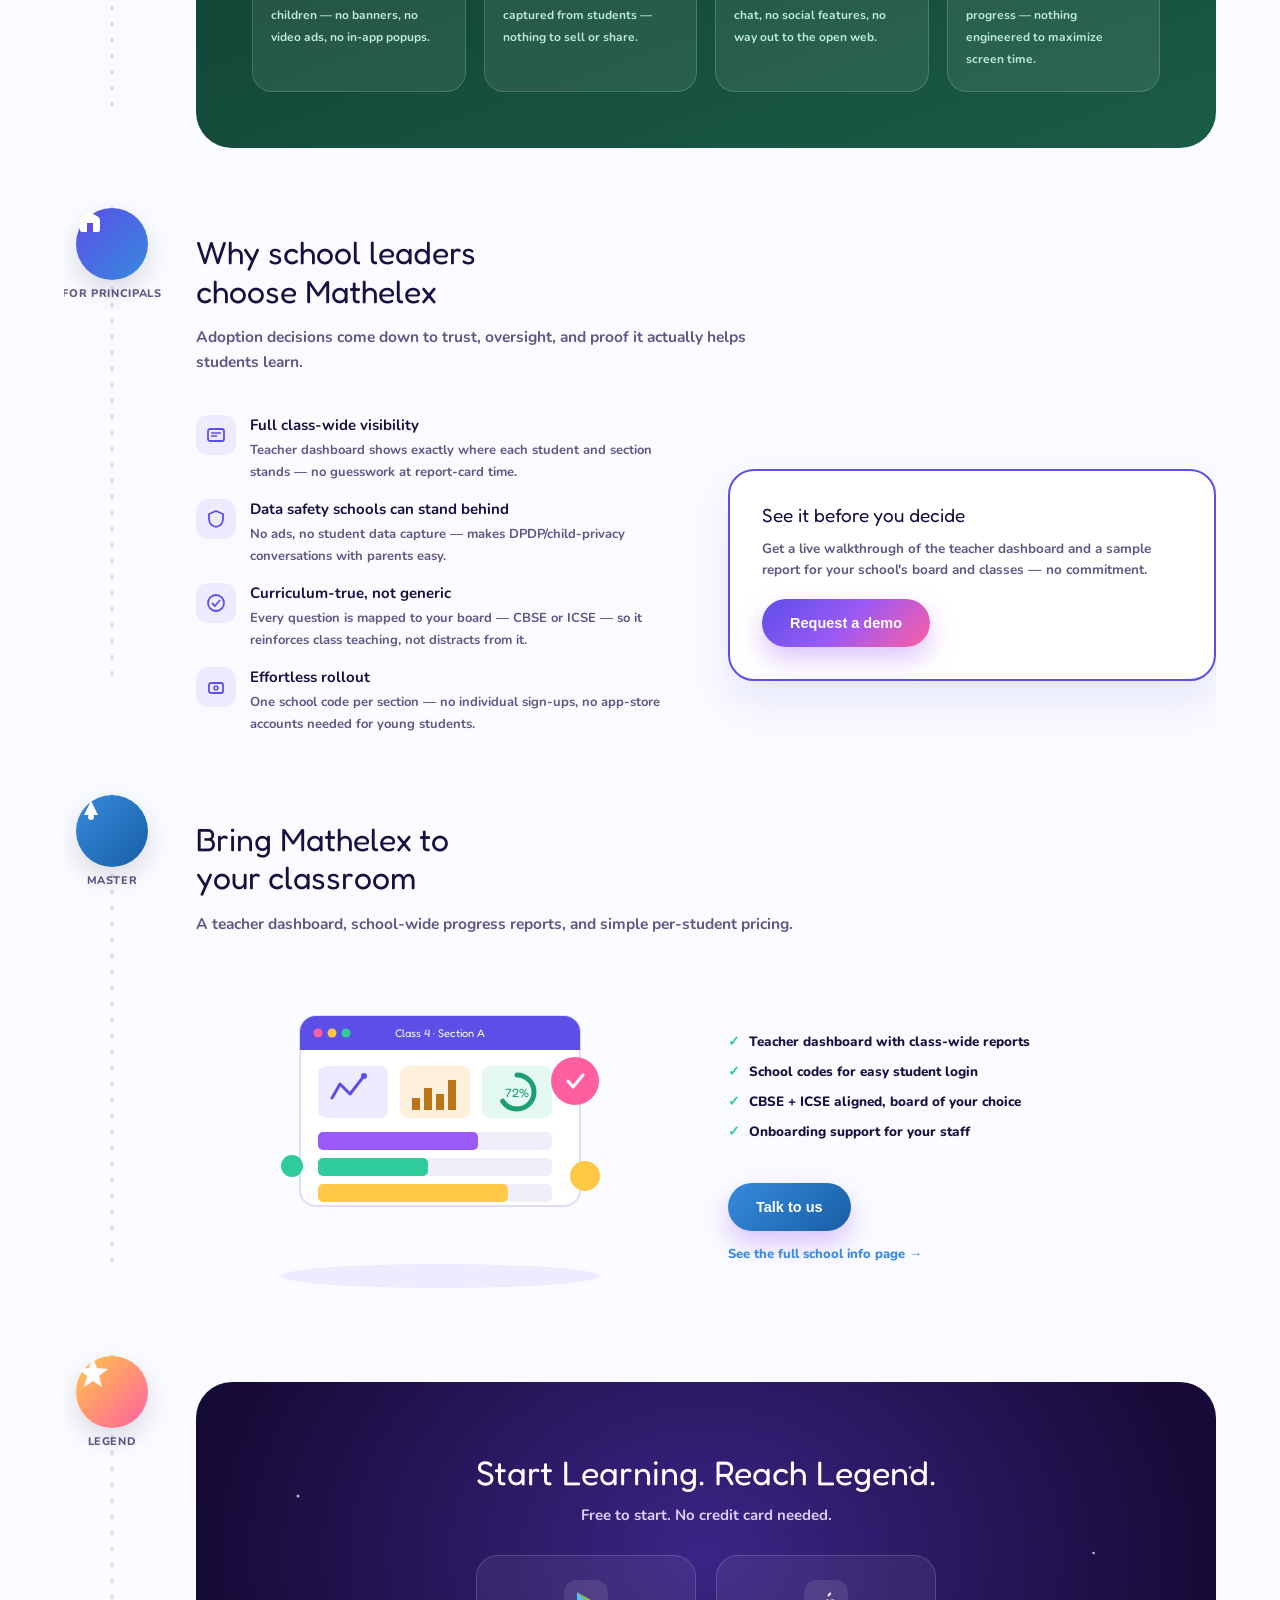
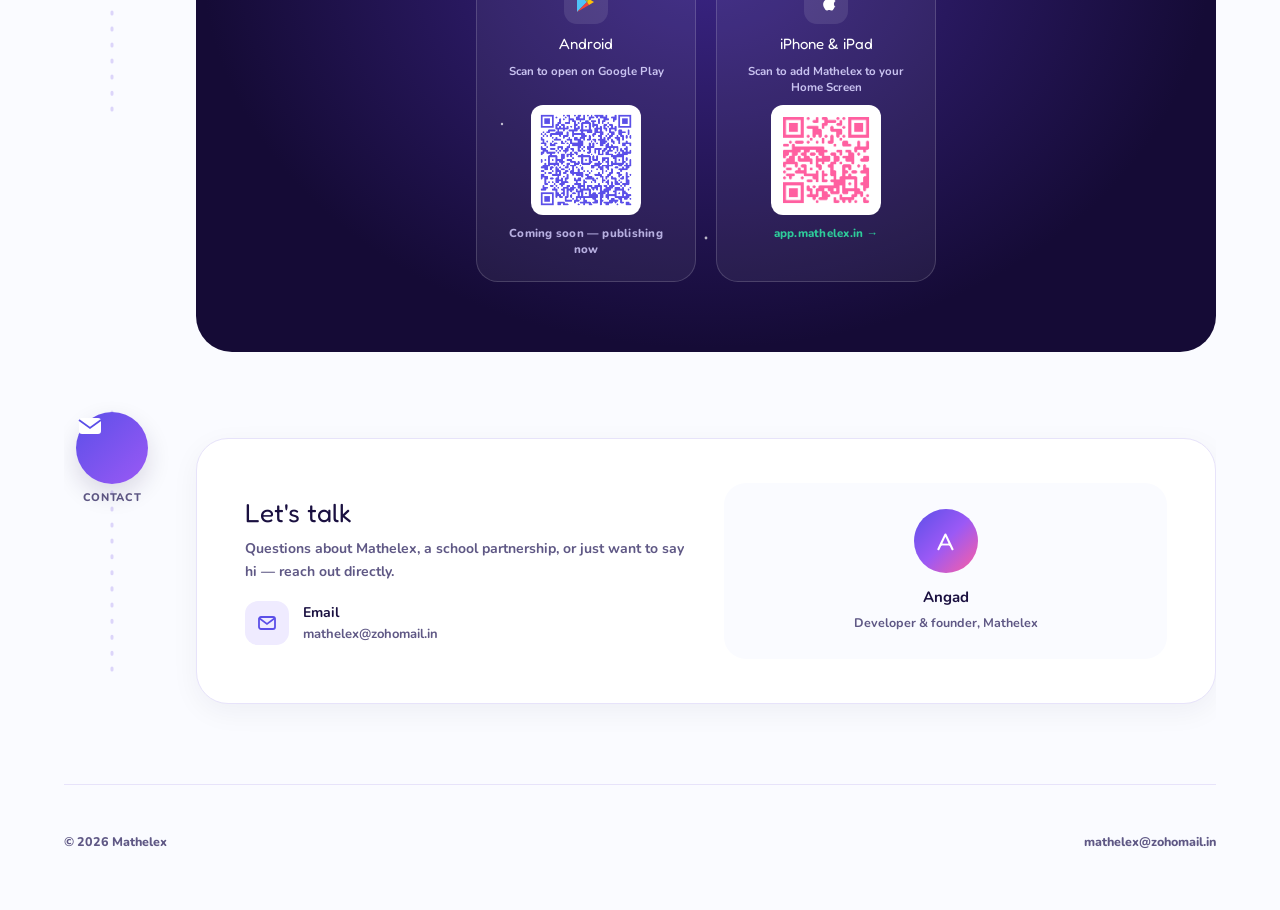
==== commit a85d4980: "stop - starter" ====
--- a/index.html
+++ b/index.html
@@ -60,12 +60,22 @@
     <p>Tap a section to jump start here</p>
   </div>
   <div class="mission-track">
-    <a href="#hero-anchor" class="mission-stop">
-      <div class="mission-icon" style="background:linear-gradient(135deg,#FFC847,#FF9F47);">
-        <svg width="26" height="26" viewBox="0 0 26 26"><path d="M13 2 L15.6 9 L23 10.5 L16.5 15 L18.5 22.5 L13 18 L7.5 22.5 L9.5 15 L3 10.5 L10.4 9 Z" fill="white"/></svg>
-      </div>
-      <b>Starter</b><span>WELCOME</span>
-    </a>
+  <a href="#hero-anchor" class="mission-stop">
+    <div class="mission-icon" style="background:linear-gradient(135deg,#FFC847,#FF9F47);">
+      <svg width="26" height="26" viewBox="0 0 26 26">
+        <path d="M5 22V5.5C5 4.7 5.7 4 6.5 4H18V22"
+              fill="none" stroke="white" stroke-width="2"
+              stroke-linecap="round" stroke-linejoin="round"/>
+        <path d="M18 22H22"
+              stroke="white" stroke-width="2" stroke-linecap="round"/>
+        <circle cx="15" cy="12" r="1.3" fill="white"/>
+        <path d="M9 8L10 10L12 10.3L10.5 11.8L10.8 14L9 13L7.2 14L7.5 11.8L6 10.3L8 10Z"
+              fill="white"/>
+      </svg>
+    </div>
+    <b>Starter</b>
+    <span>WELCOME</span>
+  </a>
     <a href="#explorer" class="mission-stop">
       <div class="mission-icon" style="background:linear-gradient(135deg,#2ECC9A,#1D9E75);">
         <svg width="24" height="24" viewBox="0 0 24 24"><circle cx="12" cy="12" r="7" fill="white"/><ellipse cx="12" cy="12" rx="11" ry="3.6" fill="none" stroke="white" stroke-width="1.8"/></svg>
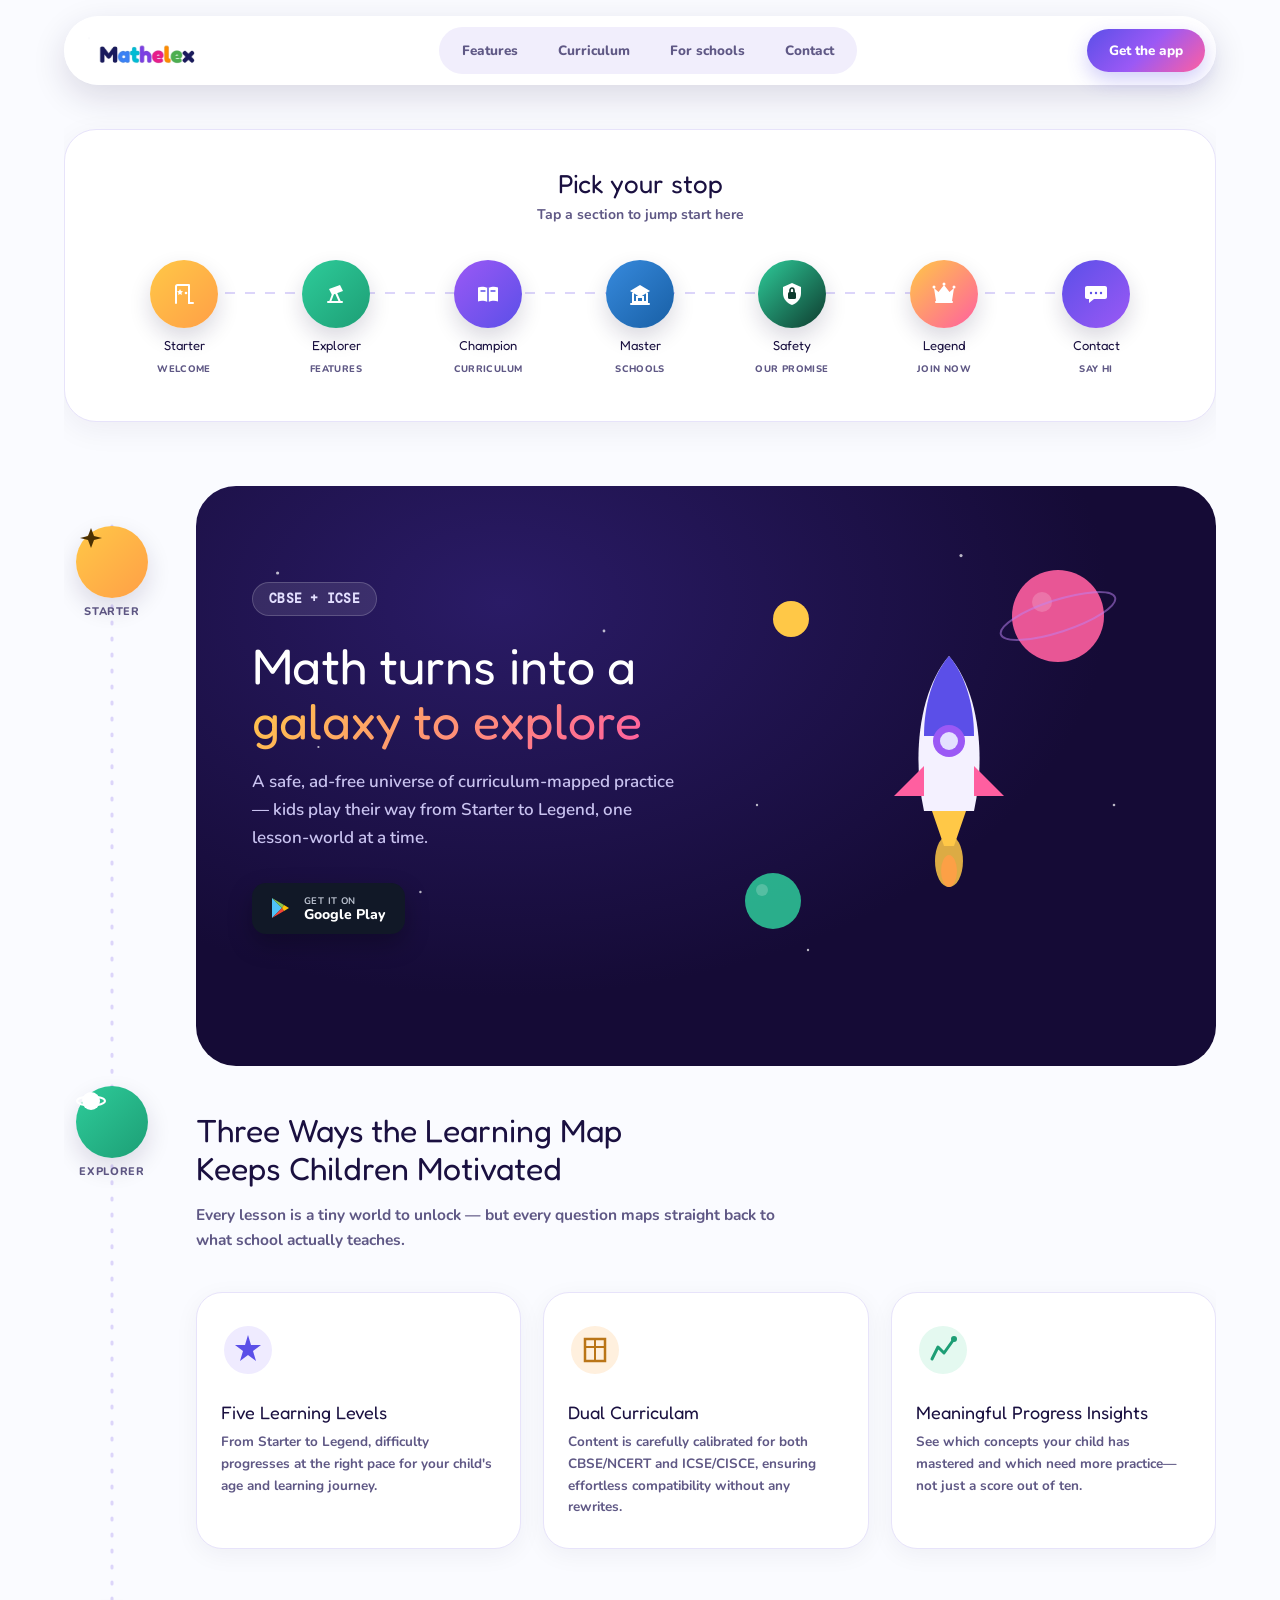
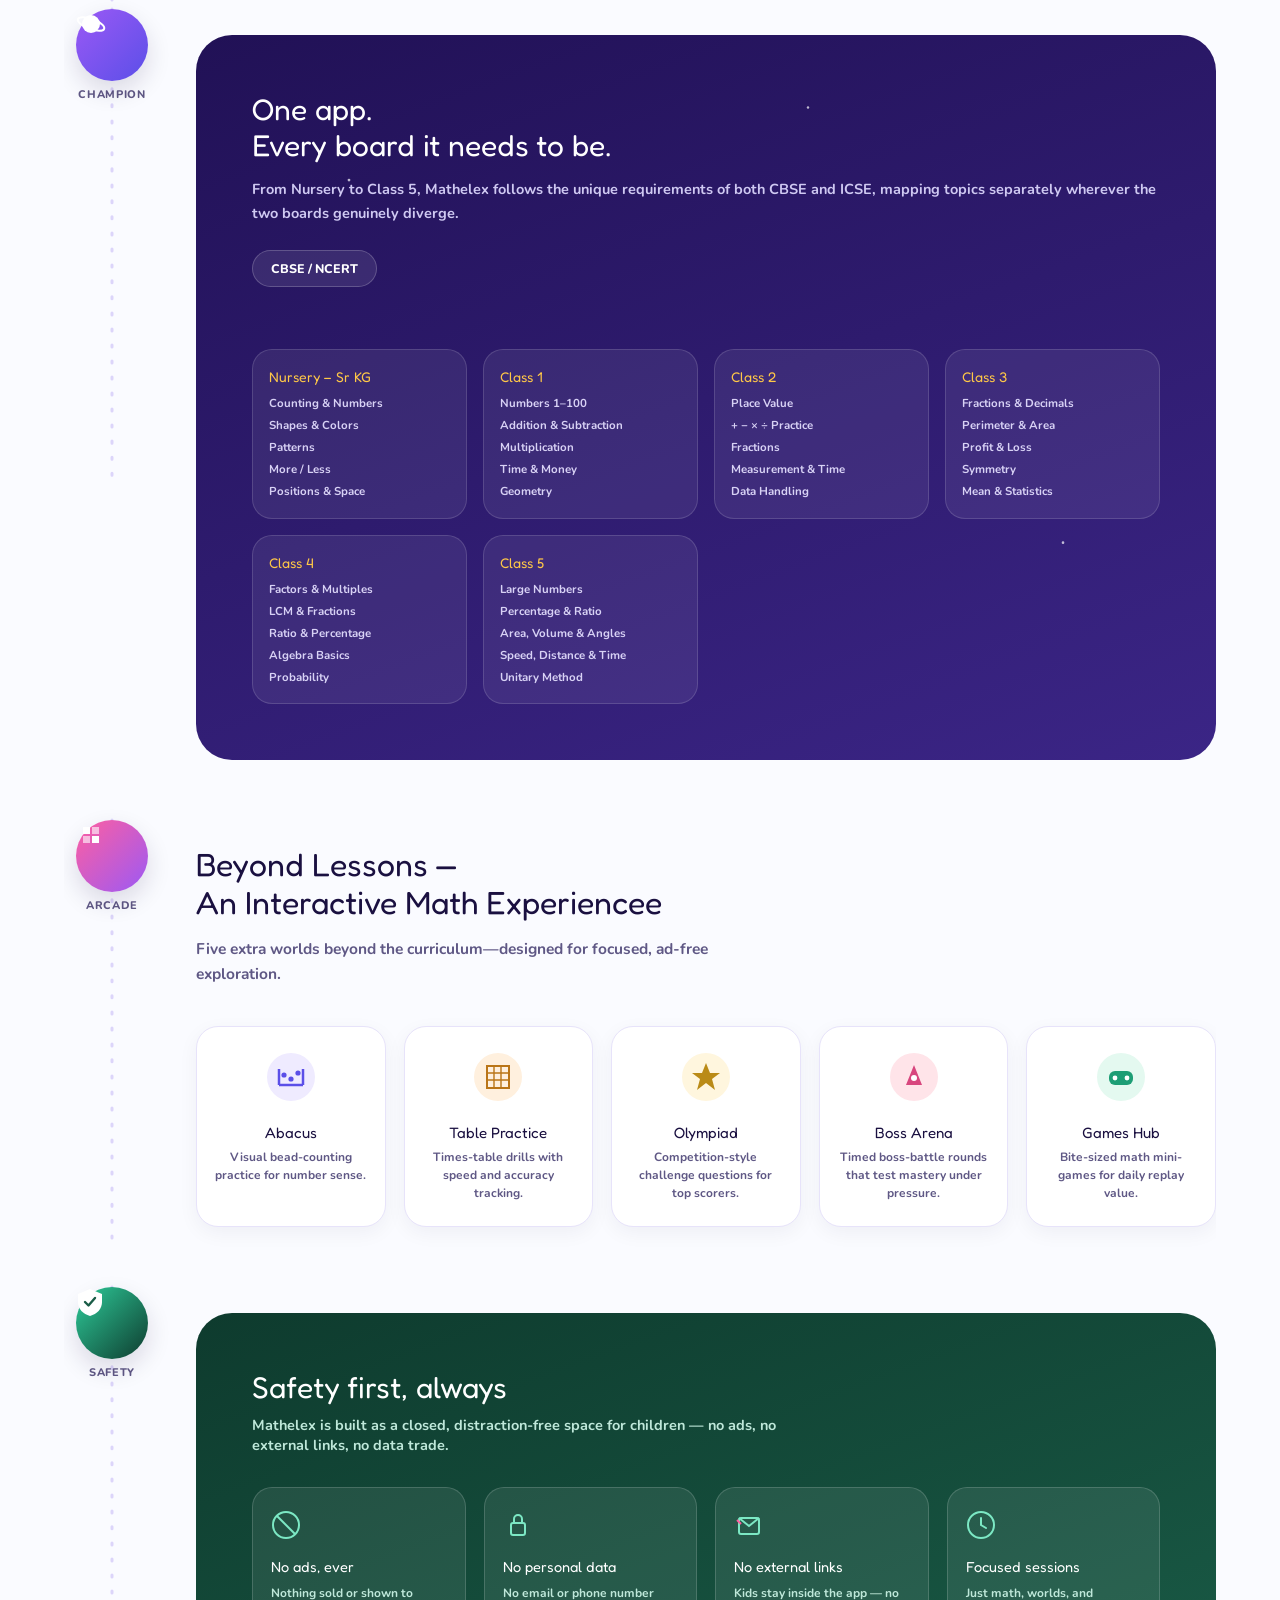
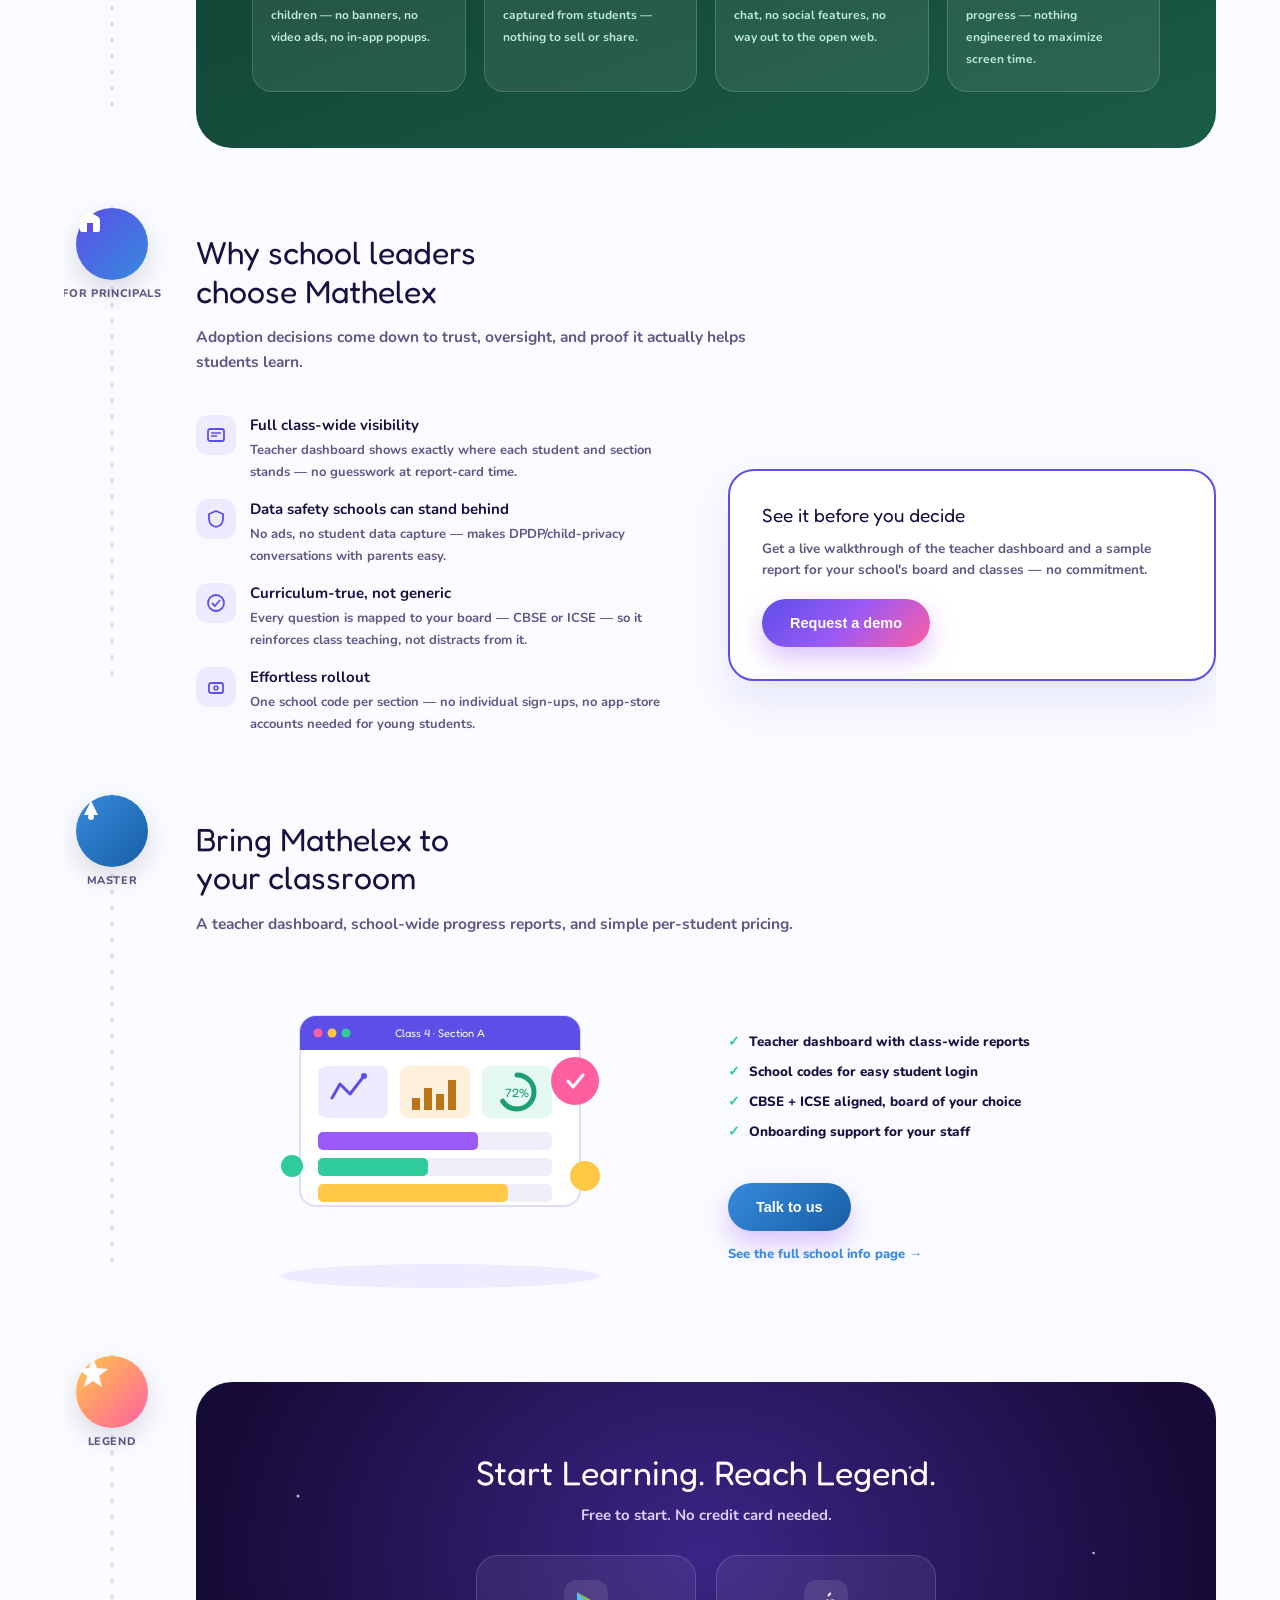
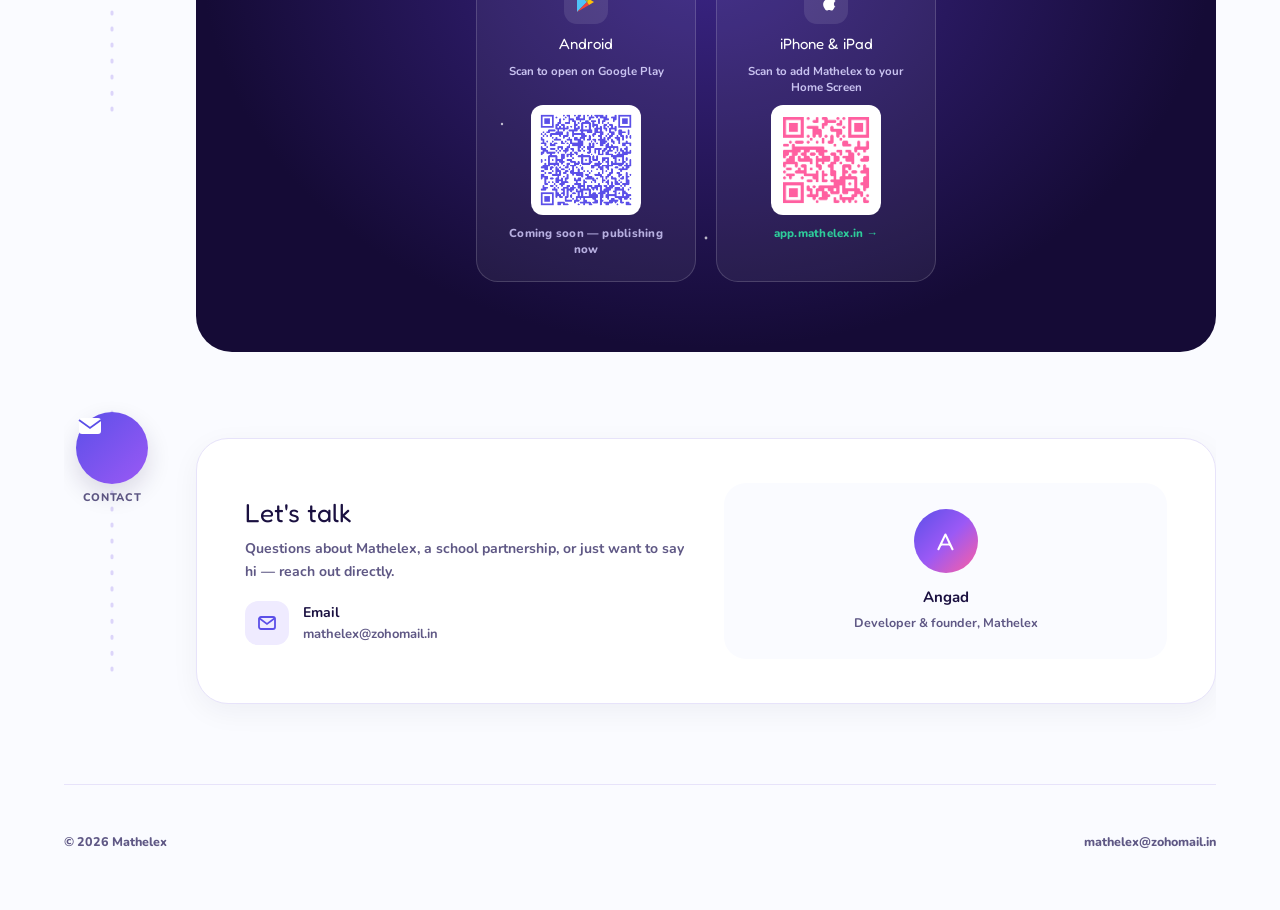
==== commit 6d1a1842: "stops updated" ====
--- a/index.html
+++ b/index.html
@@ -59,7 +59,9 @@
     <h2>Pick your stop</h2>
     <p>Tap a section to jump start here</p>
   </div>
-  <div class="mission-track">
+<div class="mission-track">
+
+  <!-- STARTER -->
   <a href="#hero-anchor" class="mission-stop">
     <div class="mission-icon" style="background:linear-gradient(135deg,#FFC847,#FF9F47);">
       <svg width="26" height="26" viewBox="0 0 26 26">
@@ -76,43 +78,118 @@
     <b>Starter</b>
     <span>WELCOME</span>
   </a>
-    <a href="#explorer" class="mission-stop">
-      <div class="mission-icon" style="background:linear-gradient(135deg,#2ECC9A,#1D9E75);">
-        <svg width="24" height="24" viewBox="0 0 24 24"><circle cx="12" cy="12" r="7" fill="white"/><ellipse cx="12" cy="12" rx="11" ry="3.6" fill="none" stroke="white" stroke-width="1.8"/></svg>
-      </div>
-      <b>Explorer</b><span>FEATURES</span>
-    </a>
-    <a href="#champion" class="mission-stop">
-      <div class="mission-icon" style="background:linear-gradient(135deg,#9B59F5,#5B4FE8);">
-        <svg width="24" height="24" viewBox="0 0 24 24"><circle cx="12" cy="12" r="7" fill="white"/><ellipse cx="12" cy="12" rx="11" ry="4" fill="none" stroke="white" stroke-width="1.8" transform="rotate(20 12 12)"/></svg>
-      </div>
-      <b>Champion</b><span>CURRICULUM</span>
-    </a>
-    <a href="#master" class="mission-stop">
-      <div class="mission-icon" style="background:linear-gradient(135deg,#378ADD,#185FA5);">
-        <svg width="24" height="24" viewBox="0 0 24 24"><path d="M6 17 L12 5 L18 17 Z" fill="white"/><circle cx="12" cy="19" r="2.4" fill="white"/></svg>
-      </div>
-      <b>Master</b><span>SCHOOLS</span>
-    </a>
-    <a href="#safety" class="mission-stop">
-      <div class="mission-icon" style="background:linear-gradient(135deg,#2ECC9A,#0E3B2E);">
-        <svg width="22" height="24" viewBox="0 0 22 24"><path d="M11 1 L21 5.5 V12 C21 18 16.5 22 11 23 C5.5 22 1 18 1 12 V5.5 Z" fill="white"/><path d="M6.5 12 L9.5 15 L15.5 9" stroke="#0E3B2E" stroke-width="2" fill="none" stroke-linecap="round" stroke-linejoin="round"/></svg>
-      </div>
-      <b>Safety</b><span>OUR PROMISE</span>
-    </a>
-    <a href="#legend" class="mission-stop">
-      <div class="mission-icon" style="background:linear-gradient(135deg,#FFC847,#FF5FA0);">
-        <svg width="27" height="27" viewBox="0 0 27 27"><path d="M13.5 1.5 L16.6 9.5 L25 11 L18 16 L20.3 24.5 L13.5 19.5 L6.7 24.5 L9 16 L2 11 L10.4 9.5 Z" fill="white"/></svg>
-      </div>
-      <b>Legend</b><span>JOIN NOW</span>
-    </a>
-    <a href="#contact" class="mission-stop">
-      <div class="mission-icon" style="background:linear-gradient(135deg,#5B4FE8,#9B59F5);">
-        <svg width="24" height="24" viewBox="0 0 24 24"><rect x="3" y="6" width="18" height="13" rx="2.5" fill="white"/><path d="M3 8 L12 14 L21 8" stroke="#5B4FE8" stroke-width="1.6" fill="none"/></svg>
-      </div>
-      <b>Contact</b><span>SAY HI</span>
-    </a>
-  </div>
+
+
+  <!-- EXPLORER -->
+  <a href="#explorer" class="mission-stop">
+    <div class="mission-icon" style="background:linear-gradient(135deg,#2ECC9A,#1D9E75);">
+      <svg width="26" height="26" viewBox="0 0 26 26">
+        <path d="M6 8L17 4L20 10L9 14Z"
+              fill="white"/>
+        <path d="M10 13L7 21"
+              stroke="white" stroke-width="2" stroke-linecap="round"/>
+        <path d="M13 12L17 21"
+              stroke="white" stroke-width="2" stroke-linecap="round"/>
+        <path d="M5 21H19"
+              stroke="white" stroke-width="2" stroke-linecap="round"/>
+      </svg>
+    </div>
+    <b>Explorer</b>
+    <span>FEATURES</span>
+  </a>
+
+
+  <!-- CHAMPION -->
+  <a href="#champion" class="mission-stop">
+    <div class="mission-icon" style="background:linear-gradient(135deg,#9B59F5,#5B4FE8);">
+      <svg width="26" height="26" viewBox="0 0 26 26">
+        <path d="M3 6.5C6 5.2 9 5.4 13 7V21C9 19.4 6 19.2 3 20.5Z"
+              fill="white"/>
+        <path d="M23 6.5C20 5.2 17 5.4 13 7V21C17 19.4 20 19.2 23 20.5Z"
+              fill="white"/>
+        <path d="M13 7V21"
+              stroke="#5B4FE8" stroke-width="1.5"/>
+        <path d="M6 10H10M16 10H20"
+              stroke="#5B4FE8" stroke-width="1.3"
+              stroke-linecap="round"/>
+      </svg>
+    </div>
+    <b>Champion</b>
+    <span>CURRICULUM</span>
+  </a>
+
+
+  <!-- MASTER -->
+  <a href="#master" class="mission-stop">
+    <div class="mission-icon" style="background:linear-gradient(135deg,#378ADD,#185FA5);">
+      <svg width="26" height="26" viewBox="0 0 26 26">
+        <path d="M3 10L13 4L23 10L13 16Z"
+              fill="white"/>
+        <path d="M6 12V21H20V12"
+              fill="none" stroke="white" stroke-width="2"/>
+        <path d="M10 21V16H16V21"
+              fill="none" stroke="white" stroke-width="2"/>
+        <path d="M4 23H22"
+              stroke="white" stroke-width="2" stroke-linecap="round"/>
+      </svg>
+    </div>
+    <b>Master</b>
+    <span>SCHOOLS</span>
+  </a>
+
+
+  <!-- SAFETY -->
+  <a href="#safety" class="mission-stop">
+    <div class="mission-icon" style="background:linear-gradient(135deg,#2ECC9A,#0E3B2E);">
+      <svg width="24" height="26" viewBox="0 0 24 26">
+        <path d="M12 2L21 6V12C21 18 17 22 12 24C7 22 3 18 3 12V6Z"
+              fill="white"/>
+        <rect x="8" y="11" width="8" height="7" rx="1.5"
+              fill="#0E3B2E"/>
+        <path d="M10 11V9.5C10 8.1 11 7 12 7C13 7 14 8.1 14 9.5V11"
+              stroke="#0E3B2E" stroke-width="1.7"
+              fill="none" stroke-linecap="round"/>
+      </svg>
+    </div>
+    <b>Safety</b>
+    <span>OUR PROMISE</span>
+  </a>
+
+
+  <!-- LEGEND -->
+  <a href="#legend" class="mission-stop">
+    <div class="mission-icon" style="background:linear-gradient(135deg,#FFC847,#FF5FA0);">
+      <svg width="28" height="28" viewBox="0 0 28 28">
+        <path d="M4 8L8.5 12L14 5L19.5 12L24 8L22 21H6Z"
+              fill="white"/>
+        <path d="M6 22H22"
+              stroke="white" stroke-width="2"
+              stroke-linecap="round"/>
+        <circle cx="4" cy="7" r="1.5" fill="white"/>
+        <circle cx="14" cy="4" r="1.5" fill="white"/>
+        <circle cx="24" cy="7" r="1.5" fill="white"/>
+      </svg>
+    </div>
+    <b>Legend</b>
+    <span>JOIN NOW</span>
+  </a>
+
+
+  <!-- CONTACT -->
+  <a href="#contact" class="mission-stop">
+    <div class="mission-icon" style="background:linear-gradient(135deg,#5B4FE8,#9B59F5);">
+      <svg width="26" height="26" viewBox="0 0 26 26">
+        <path d="M4 5H22C23.1 5 24 5.9 24 7V16C24 17.1 23.1 18 22 18H11L6 22V18H4C2.9 18 2 17.1 2 16V7C2 5.9 2.9 5 4 5Z"
+              fill="white"/>
+        <circle cx="8" cy="12" r="1.2" fill="#5B4FE8"/>
+        <circle cx="13" cy="12" r="1.2" fill="#5B4FE8"/>
+        <circle cx="18" cy="12" r="1.2" fill="#5B4FE8"/>
+      </svg>
+    </div>
+    <b>Contact</b>
+    <span>SAY HI</span>
+  </a>
+</div>
 </div>
 </div>
 
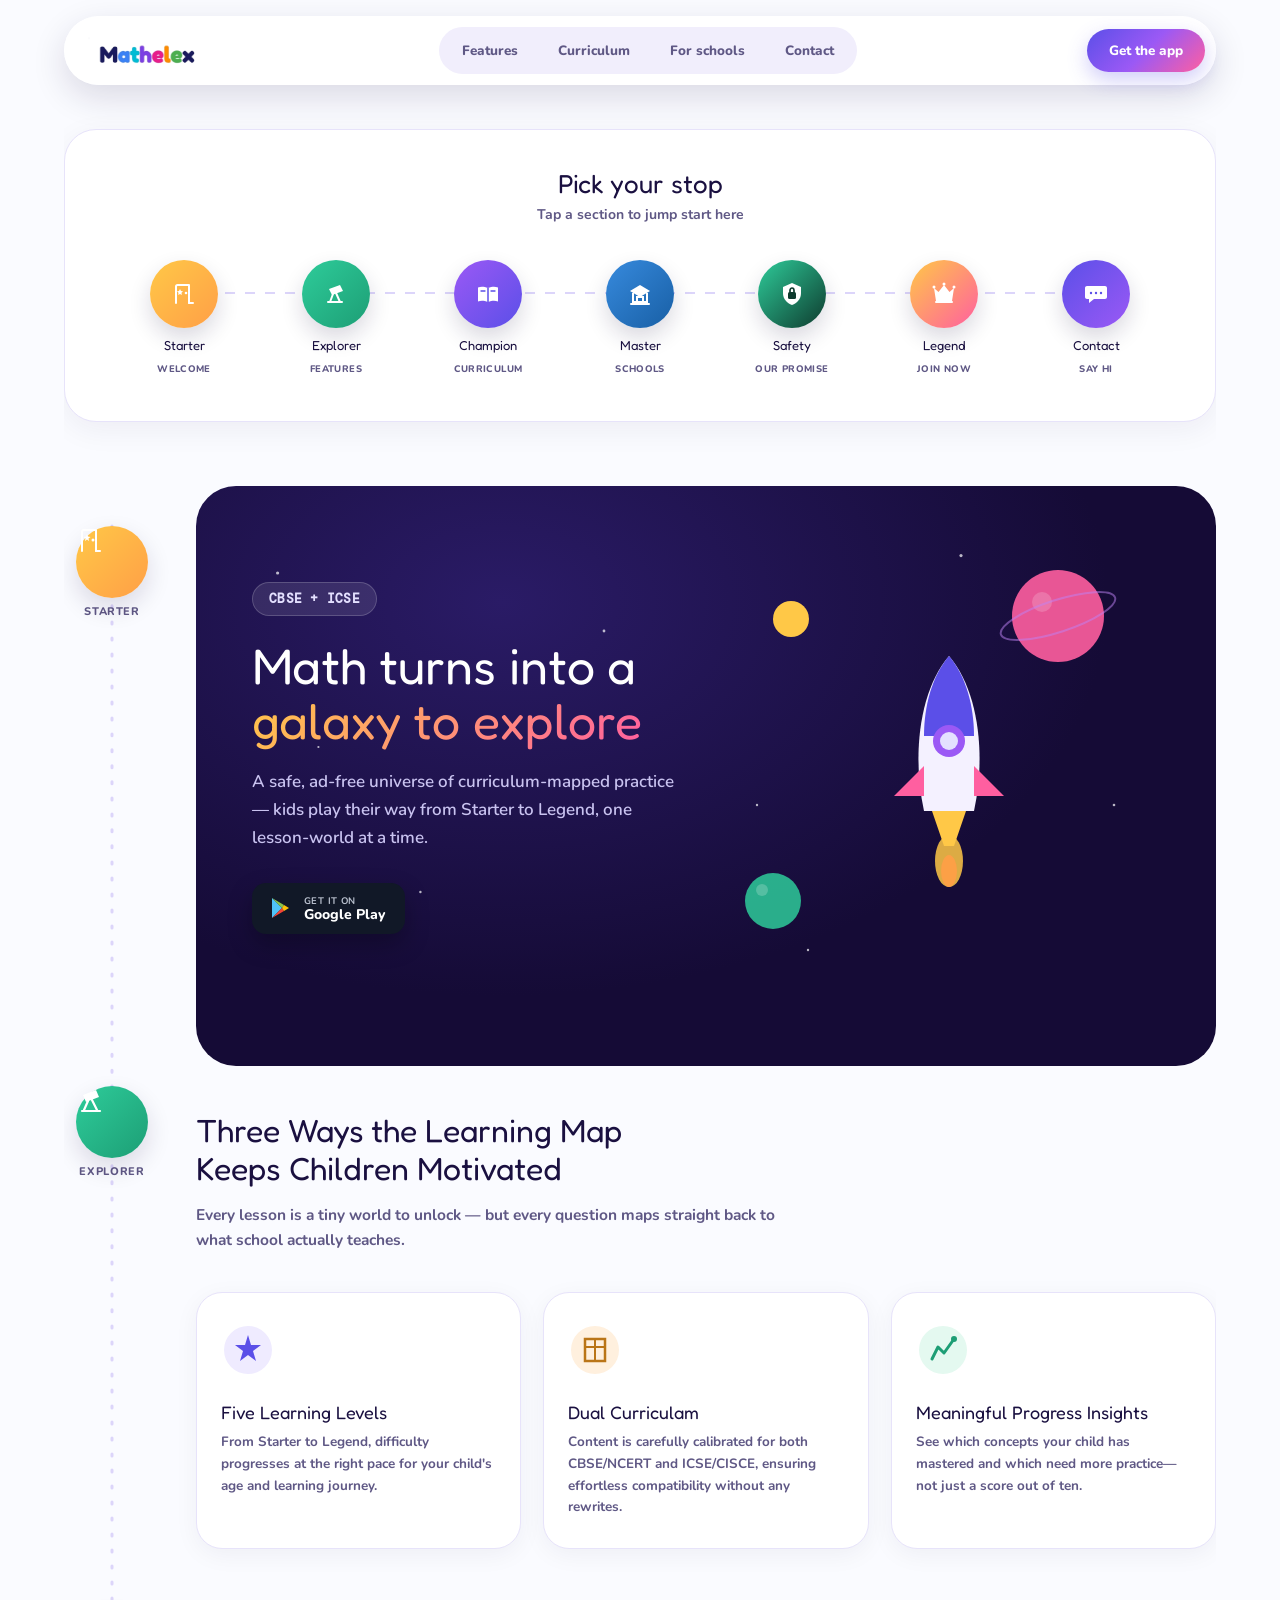
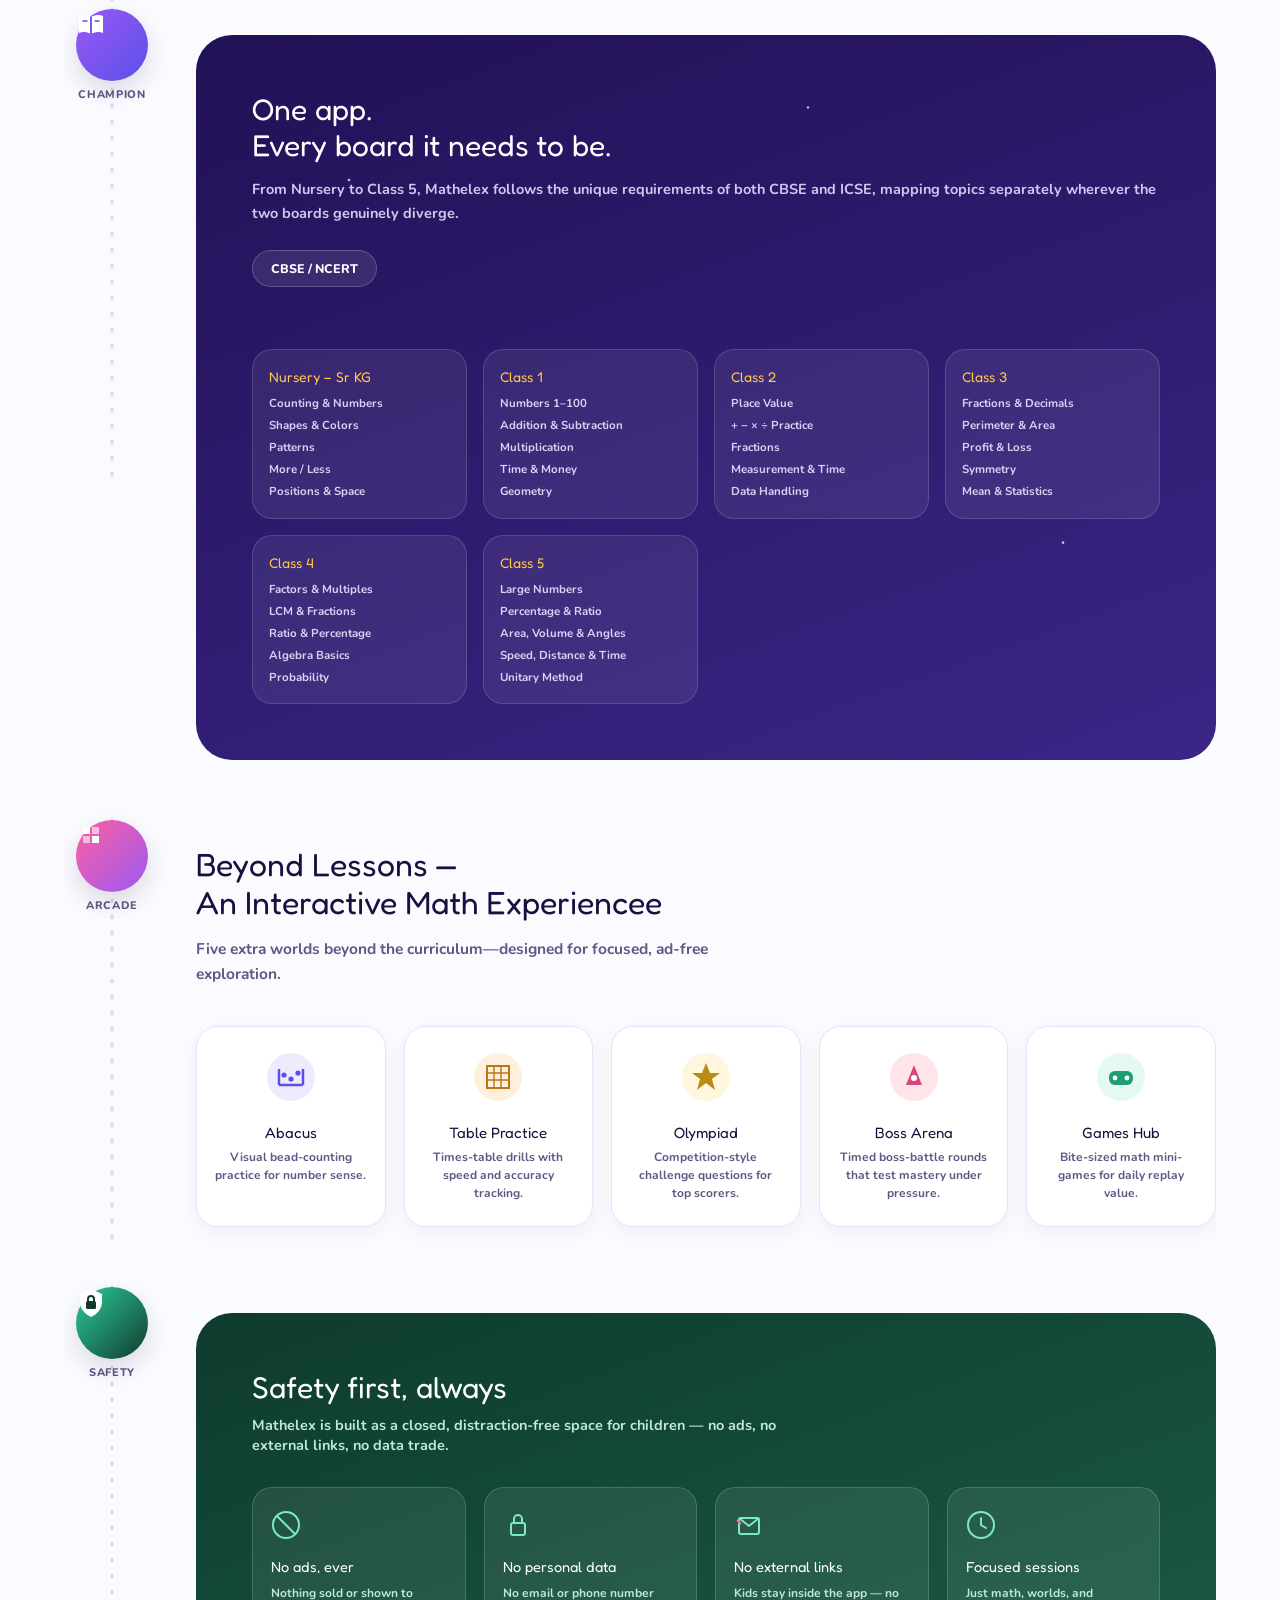
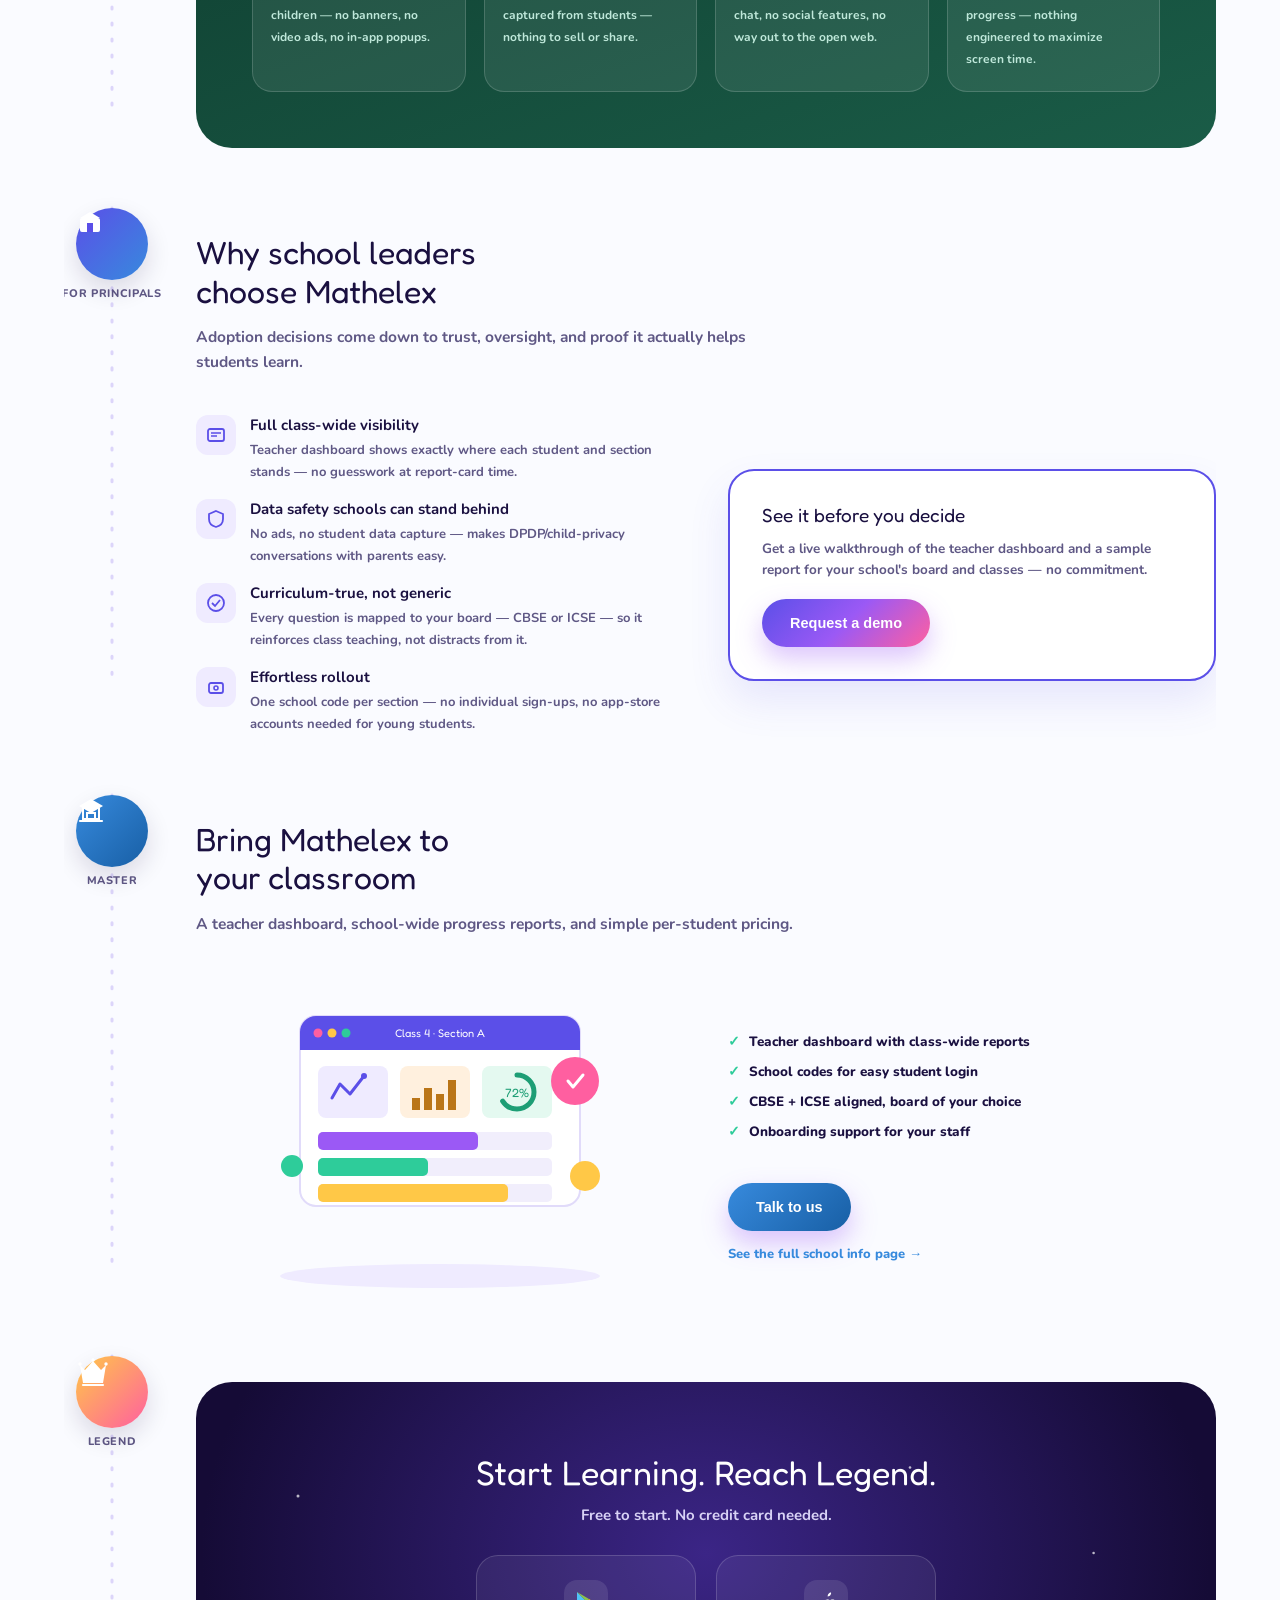
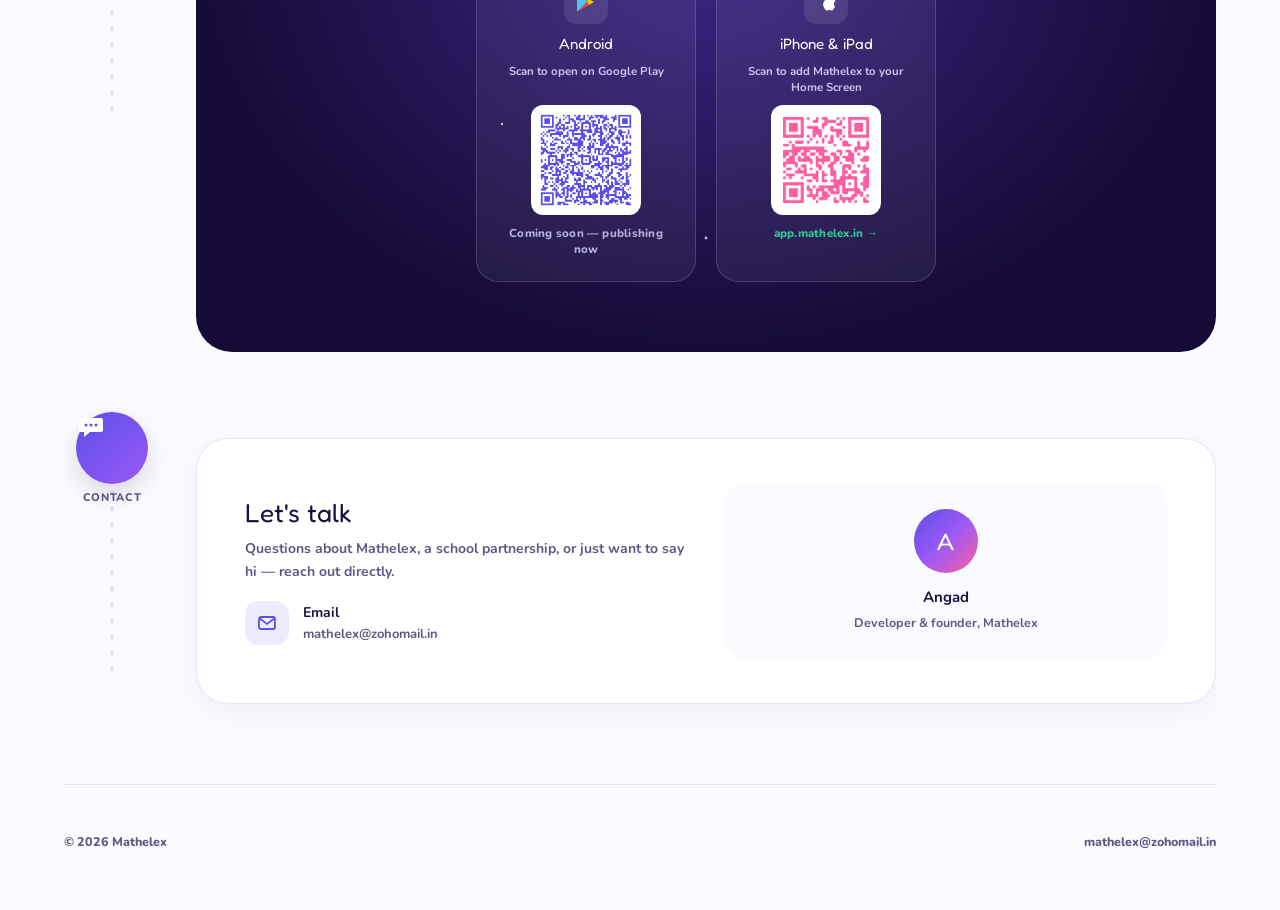
==== commit 0c416ad5: "visual icons changed" ====
--- a/index.html
+++ b/index.html
@@ -202,7 +202,12 @@
       </svg>
       <div style="position:relative;top:40px;">
         <div class="node" style="background:linear-gradient(135deg,#FFC847,#FF9F47);"><span class="spark s1"></span><span class="spark s2"></span><span class="spark s3"></span>
-          <svg width="30" height="30" viewBox="0 0 30 30"><path d="M15 2 L18 10 L26 12 L18 14 L15 22 L12 14 L4 12 L12 10 Z" fill="#4A2F02"/></svg>
+          <svg width="30" height="30" viewBox="0 0 30 30">
+            <path d="M6 25V6C6 5 6.8 4 8 4H20V25" fill="none" stroke="white" stroke-width="2" stroke-linecap="round" stroke-linejoin="round"/>
+            <path d="M20 25H24" stroke="white" stroke-width="2" stroke-linecap="round"/>
+            <circle cx="17" cy="14" r="1.5" fill="white"/>
+            <path d="M11 8L12 10.5L14.5 11L12.5 12.5L13 15L11 13.5L9 15L9.5 12.5L7.5 11L10 10.5Z" fill="white"/>
+          </svg>
         </div>
         <div class="node-label">Starter</div>
       </div>
@@ -274,7 +279,12 @@
       </svg>
       <div style="position:relative;top:0;">
         <div class="node" style="background:linear-gradient(135deg,#2ECC9A,#1D9E75);"><span class="spark s1"></span><span class="spark s2"></span><span class="spark s3"></span>
-          <svg width="30" height="30" viewBox="0 0 30 30"><circle cx="15" cy="15" r="9" fill="white"/><ellipse cx="15" cy="15" rx="14" ry="4.5" fill="none" stroke="white" stroke-width="2"/></svg>
+          <svg width="30" height="30" viewBox="0 0 30 30">
+            <path d="M7 9L20 4L23 11L10 16Z" fill="white"/>
+            <path d="M12 15L8 24" stroke="white" stroke-width="2.2" stroke-linecap="round"/>
+            <path d="M16 14L21 24" stroke="white" stroke-width="2.2" stroke-linecap="round"/>
+            <path d="M6 25H24" stroke="white" stroke-width="2.2" stroke-linecap="round"/>
+          </svg>
         </div>
         <div class="node-label">Explorer</div>
       </div>
@@ -312,7 +322,12 @@
       </svg>
       <div style="position:relative;top:0;">
         <div class="node" style="background:linear-gradient(135deg,#9B59F5,#5B4FE8);"><span class="spark s1"></span><span class="spark s2"></span><span class="spark s3"></span>
-          <svg width="30" height="30" viewBox="0 0 30 30"><circle cx="15" cy="15" r="9" fill="white"/><ellipse cx="15" cy="15" rx="14" ry="5" fill="none" stroke="white" stroke-width="2" transform="rotate(20 15 15)"/></svg>
+          <svg width="30" height="30" viewBox="0 0 30 30">
+            <path d="M3 7C7 5.5 10 5.8 15 8V25C10 22.8 7 22.5 3 24Z" fill="white"/>
+            <path d="M27 7C23 5.5 20 5.8 15 8V25C20 22.8 23 22.5 27 24Z" fill="white"/>
+            <path d="M15 8V25" stroke="#5B4FE8" stroke-width="1.8"/>
+            <path d="M7 12H11M19 12H23" stroke="#5B4FE8" stroke-width="1.4" stroke-linecap="round"/>
+          </svg>
         </div>
         <div class="node-label">Champion</div>
       </div>
@@ -414,7 +429,11 @@
       </svg>
       <div style="position:relative;top:0;">
         <div class="node" style="background:linear-gradient(135deg,#2ECC9A,#0E3B2E);"><span class="spark s1"></span><span class="spark s2"></span><span class="spark s3"></span>
-          <svg width="28" height="30" viewBox="0 0 28 30"><path d="M14 2 L26 7 V15 C26 22 21 27 14 29 C7 27 2 22 2 15 V7 Z" fill="white"/><path d="M9 15 L12.5 18.5 L19 11" stroke="#1A5C47" stroke-width="2.4" fill="none" stroke-linecap="round" stroke-linejoin="round"/></svg>
+          <svg width="30" height="32" viewBox="0 0 30 32">
+            <path d="M15 2L26 7V15C26 22 21 27 15 30C9 27 4 22 4 15V7Z" fill="white"/>
+            <rect x="10" y="14" width="10" height="8" rx="1.5" fill="#0E3B2E"/>
+            <path d="M12 14V12C12 10.2 13.3 9 15 9C16.7 9 18 10.2 18 12V14" fill="none" stroke="#0E3B2E" stroke-width="2" stroke-linecap="round"/>
+          </svg>
         </div>
         <div class="node-label">Safety</div>
       </div>
@@ -502,7 +521,12 @@
       </svg>
       <div style="position:relative;top:0;">
         <div class="node" style="background:linear-gradient(135deg,#378ADD,#185FA5);"><span class="spark s1"></span><span class="spark s2"></span><span class="spark s3"></span>
-          <svg width="30" height="30" viewBox="0 0 30 30"><path d="M8 20 L15 6 L22 20 Z" fill="white"/><circle cx="15" cy="22" r="3" fill="white"/></svg>
+          <svg width="30" height="30" viewBox="0 0 30 30">
+            <path d="M3 11L15 4L27 11L15 18Z" fill="white"/>
+            <path d="M7 13V24H23V13" fill="none" stroke="white" stroke-width="2"/>
+            <path d="M11 24V18H19V24" fill="none" stroke="white" stroke-width="2"/>
+            <path d="M4 26H26" stroke="white" stroke-width="2.2" stroke-linecap="round"/>
+          </svg>
         </div>
         <div class="node-label">Master</div>
       </div>
@@ -576,7 +600,13 @@
       </svg>
       <div style="position:relative;top:0;">
         <div class="node" style="background:linear-gradient(135deg,#FFC847,#FF5FA0);"><span class="spark s1"></span><span class="spark s2"></span><span class="spark s3"></span>
-          <svg width="34" height="34" viewBox="0 0 34 34"><path d="M17 2 L21 12 L32 13 L23 20 L26 31 L17 25 L8 31 L11 20 L2 13 L13 12 Z" fill="white"/></svg>
+          <svg width="34" height="34" viewBox="0 0 34 34">
+            <path d="M4 9L9 14L17 5L25 14L30 9L27 27H7Z" fill="white"/>
+            <path d="M7 29H27" stroke="white" stroke-width="2.2" stroke-linecap="round"/>
+            <circle cx="4" cy="8" r="1.7" fill="white"/>
+            <circle cx="17" cy="4" r="1.7" fill="white"/>
+            <circle cx="30" cy="8" r="1.7" fill="white"/>
+          </svg>
         </div>
         <div class="node-label">Legend</div>
       </div>
@@ -628,7 +658,12 @@
       </svg>
       <div style="position:relative;top:0;">
         <div class="node" style="background:linear-gradient(135deg,#5B4FE8,#9B59F5);"><span class="spark s1"></span><span class="spark s2"></span><span class="spark s3"></span>
-          <svg width="28" height="28" viewBox="0 0 28 28"><rect x="3" y="6" width="22" height="16" rx="3" fill="white"/><path d="M3 8 L14 16 L25 8" stroke="#5B4FE8" stroke-width="1.8" fill="none"/></svg>
+          <svg width="30" height="30" viewBox="0 0 30 30">
+            <path d="M5 6H25C26.1 6 27 6.9 27 8V18C27 19.1 26.1 20 25 20H14L8 25V20H5C3.9 20 3 19.1 3 18V8C3 6.9 3.9 6 5 6Z" fill="white"/>
+            <circle cx="10" cy="13" r="1.5" fill="#5B4FE8"/>
+            <circle cx="15" cy="13" r="1.5" fill="#5B4FE8"/>
+            <circle cx="20" cy="13" r="1.5" fill="#5B4FE8"/>
+          </svg>
         </div>
         <div class="node-label">Contact</div>
       </div>
